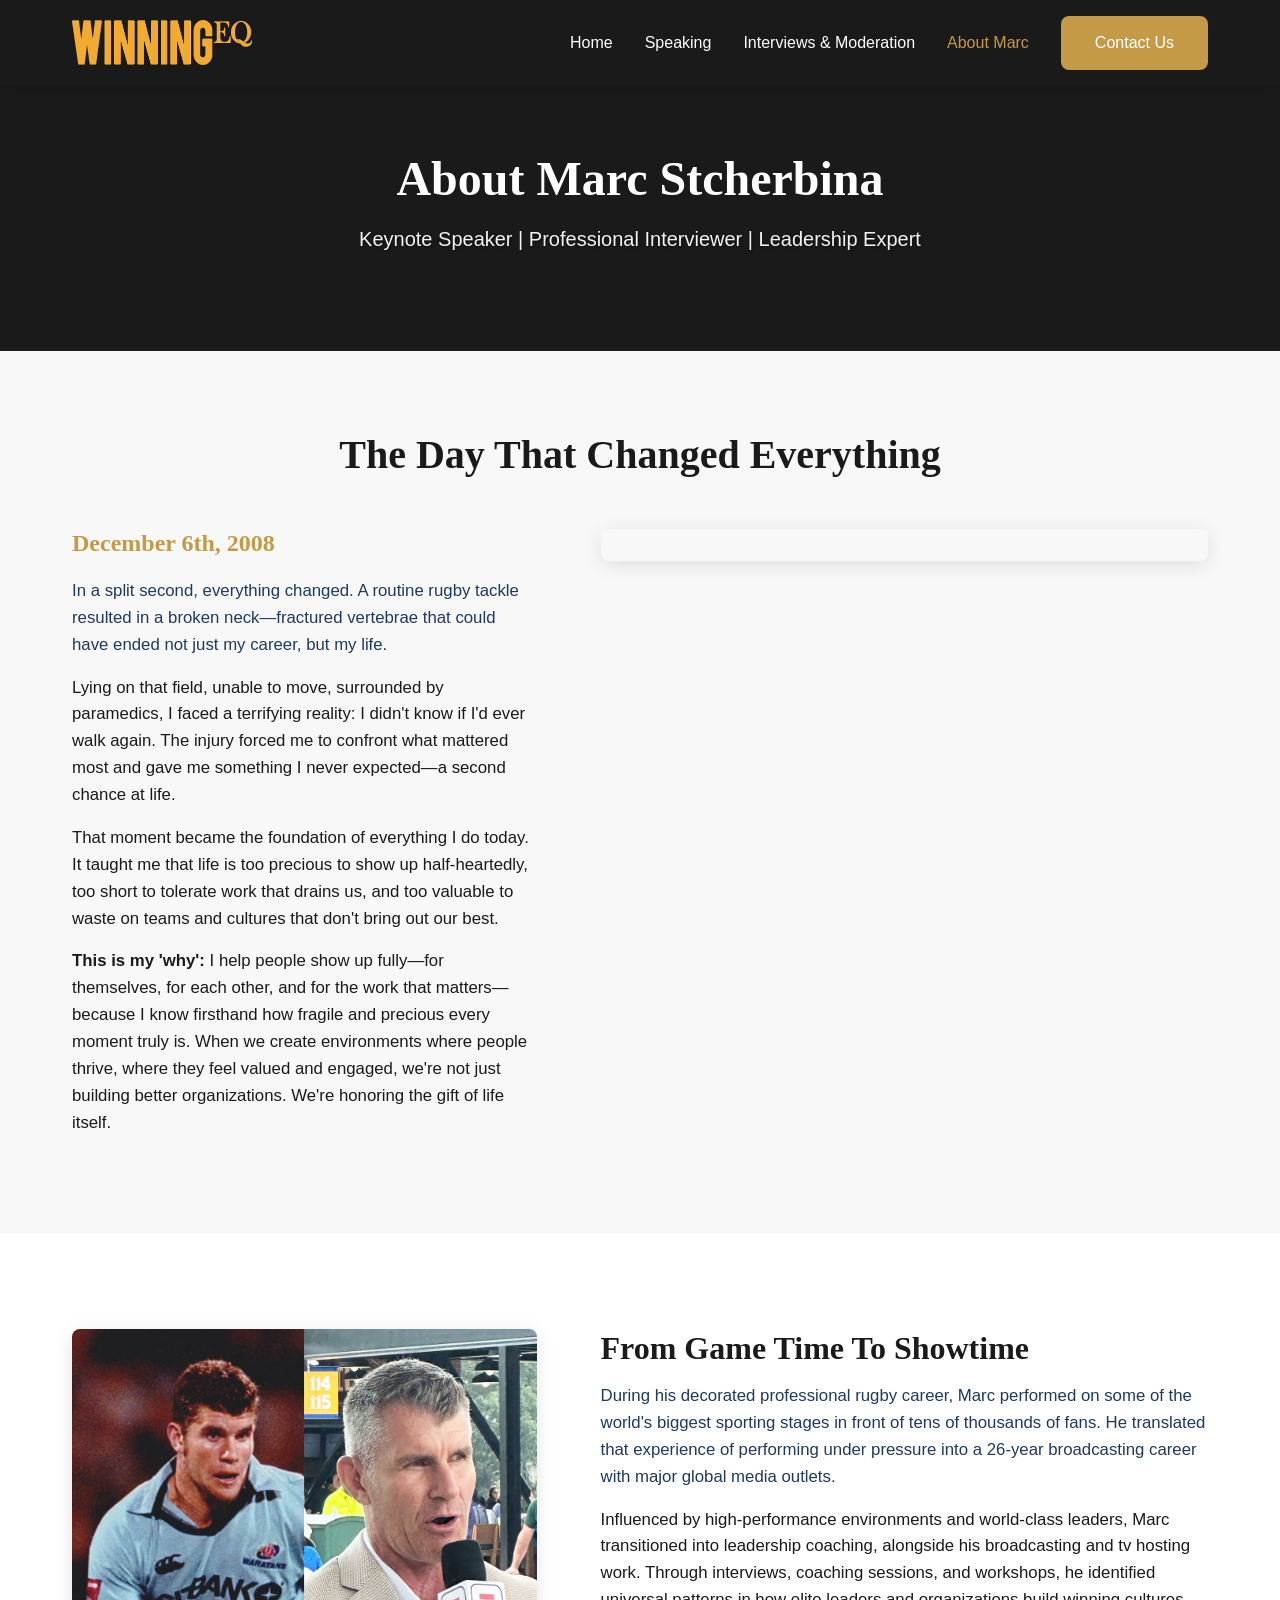
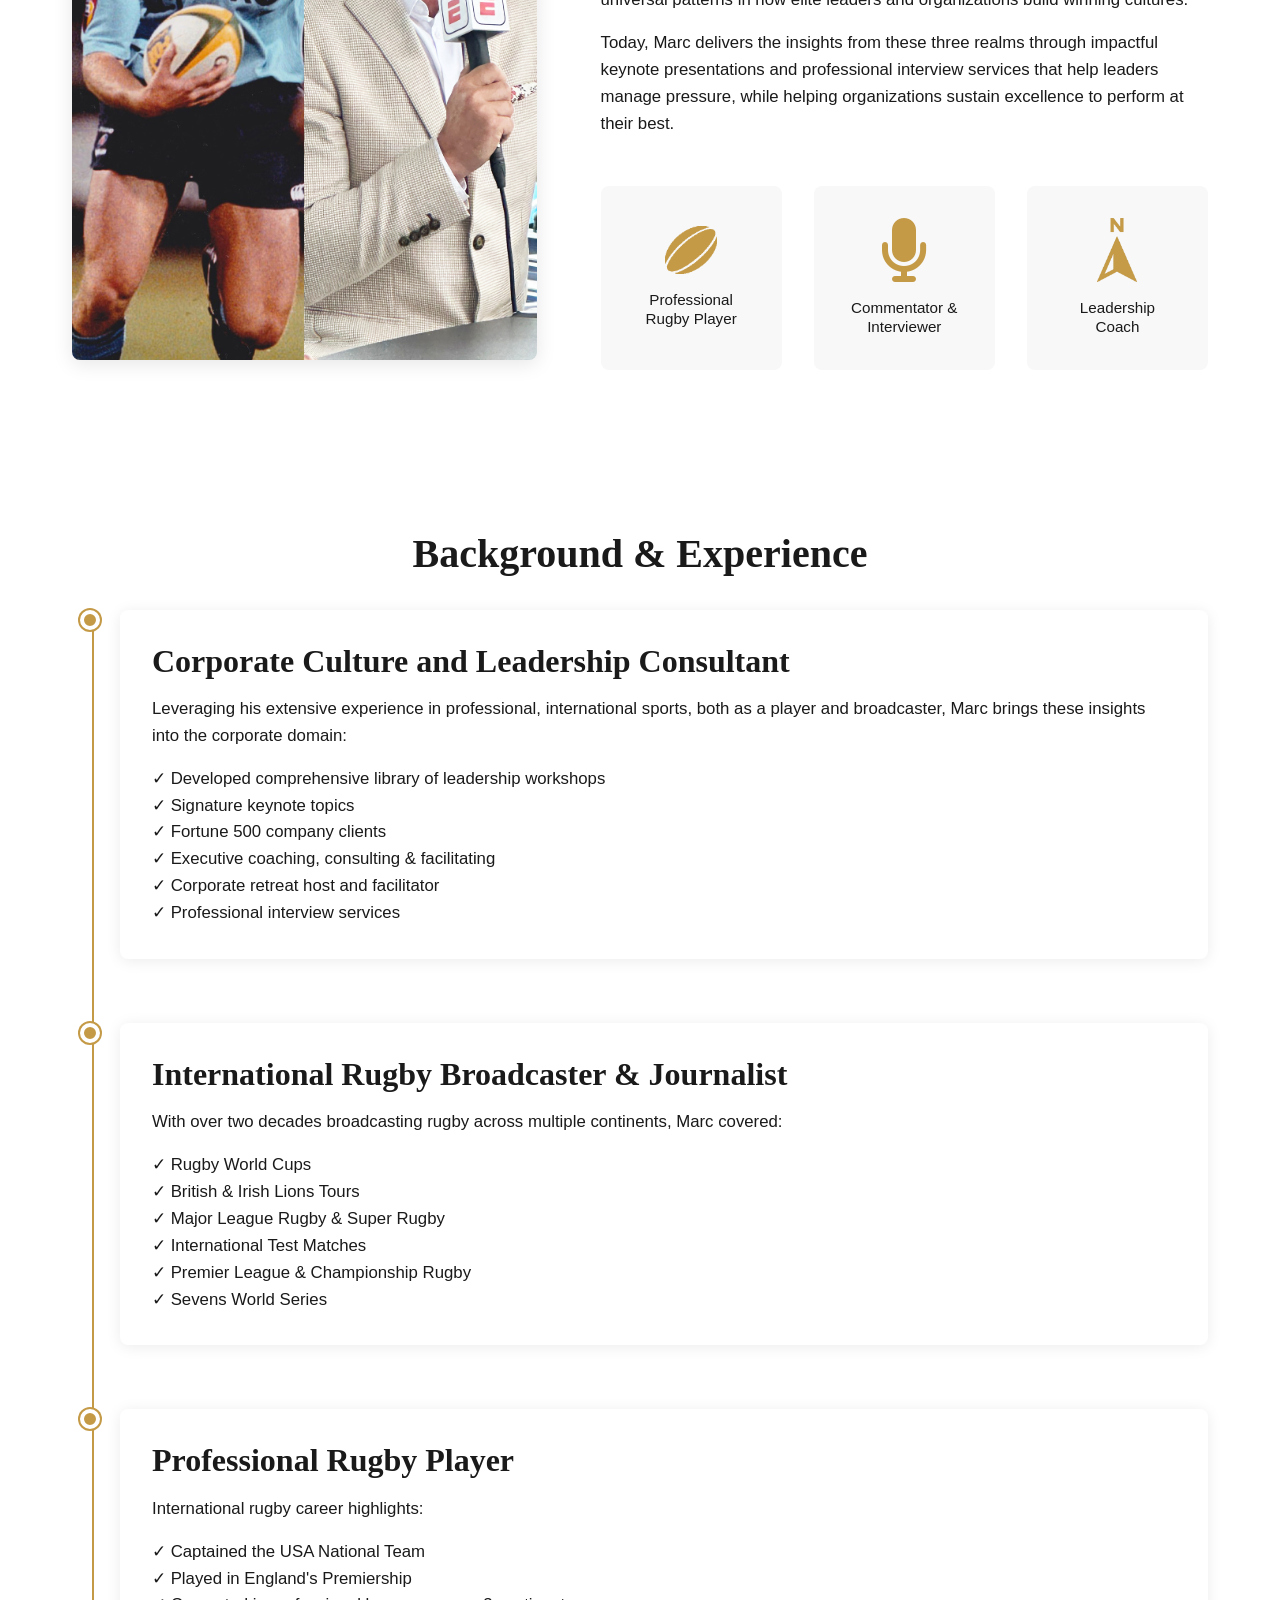
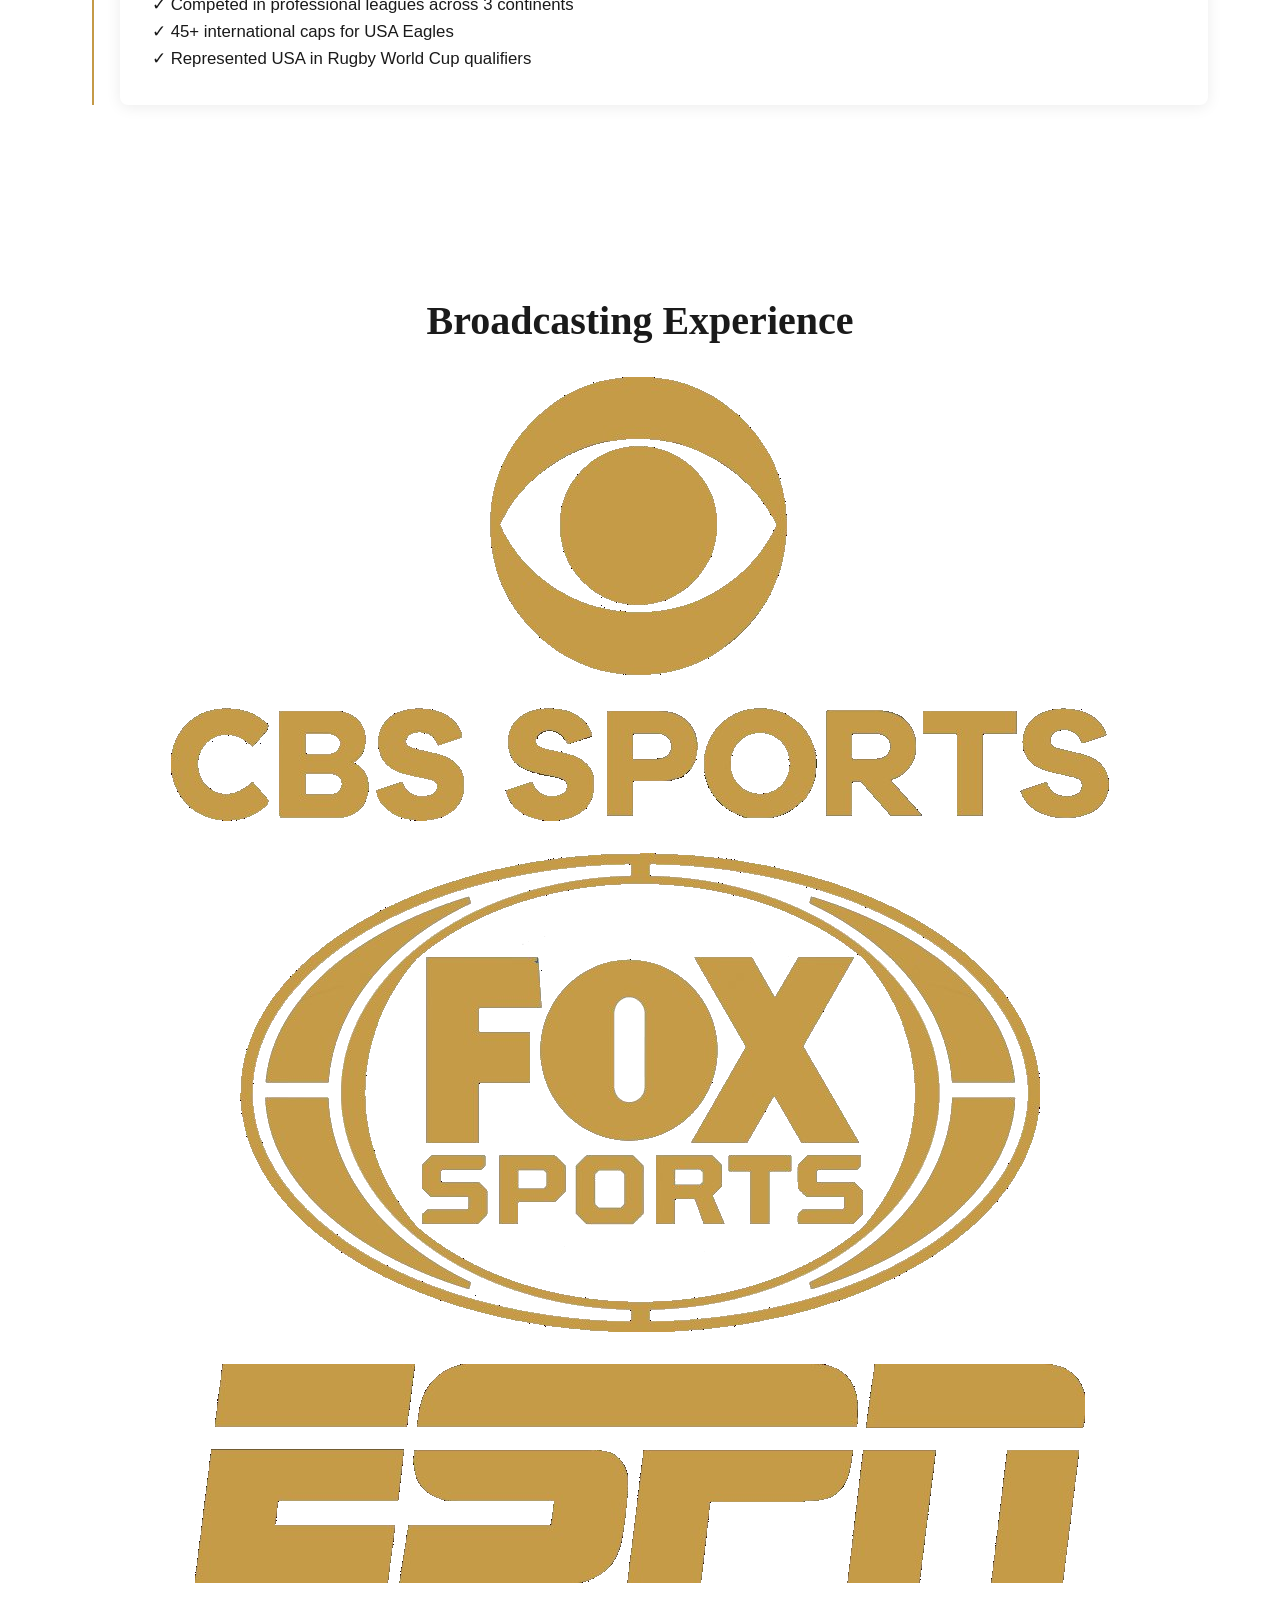
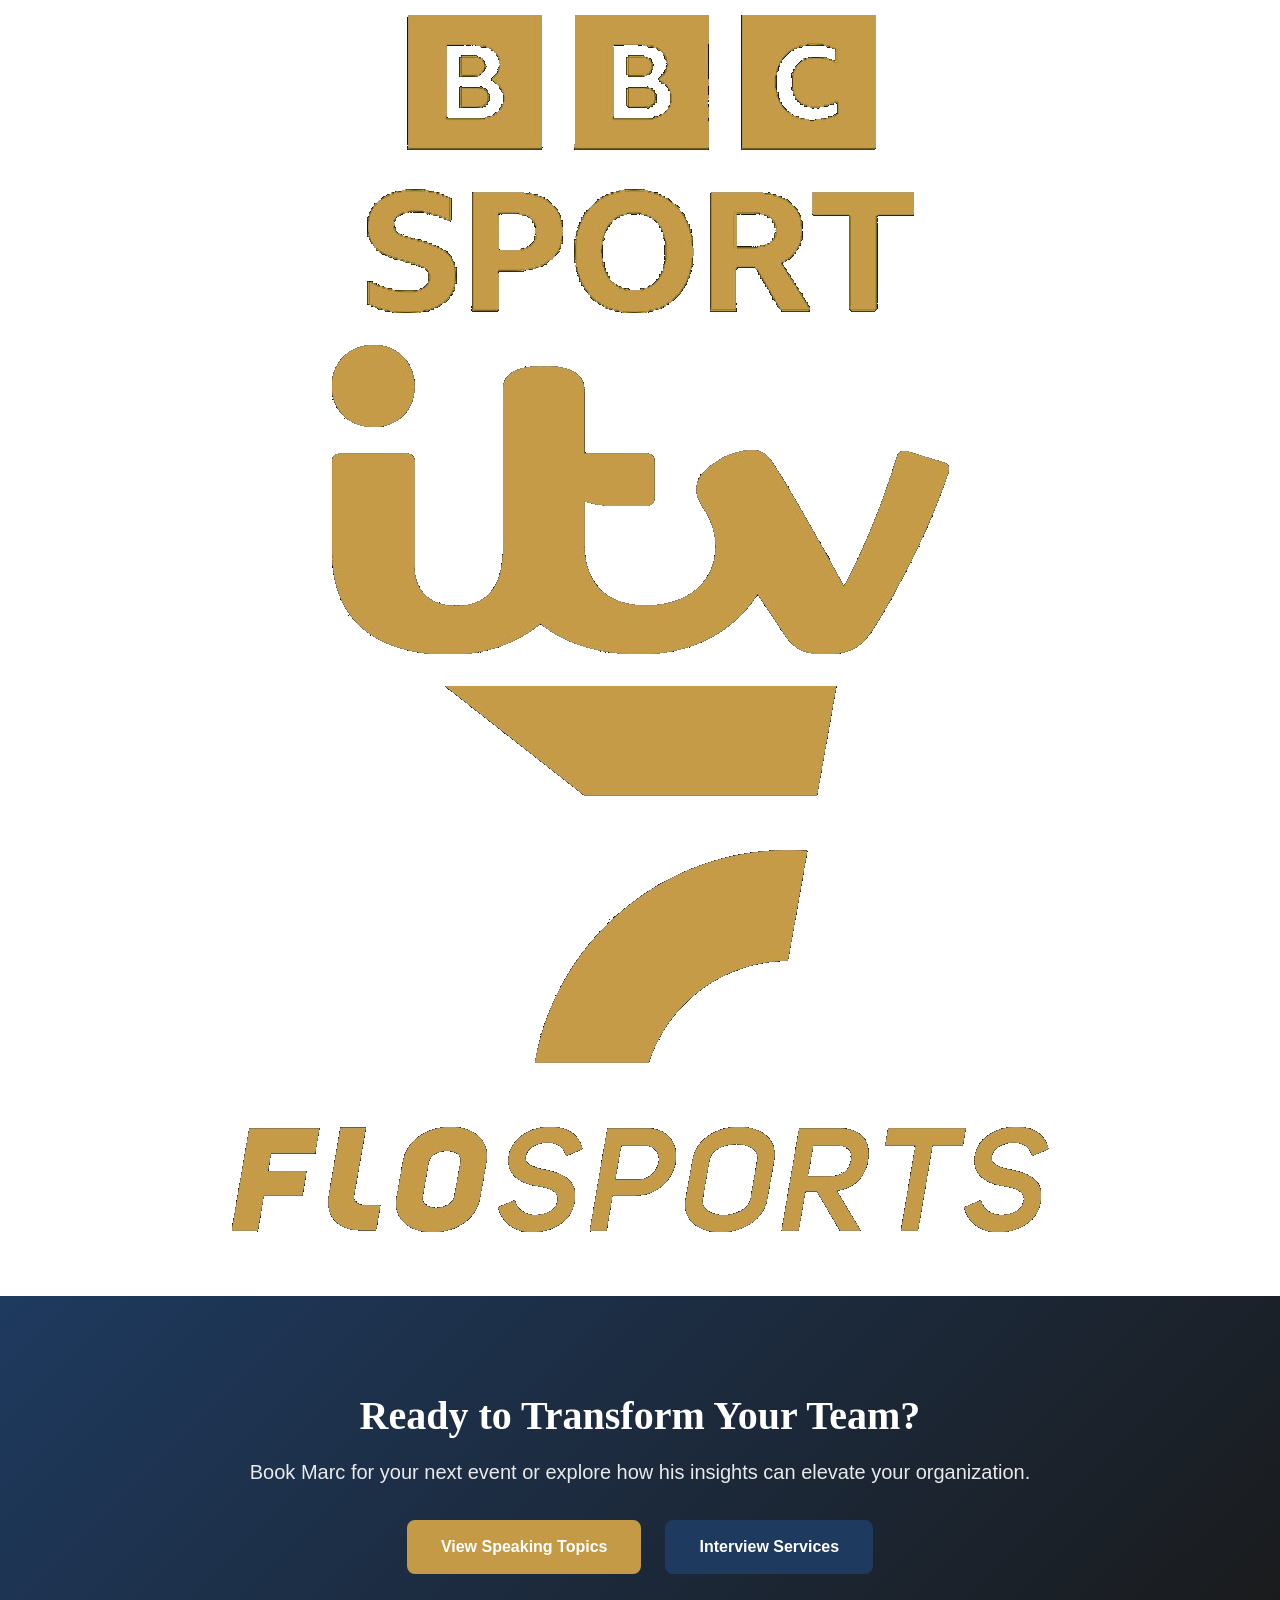
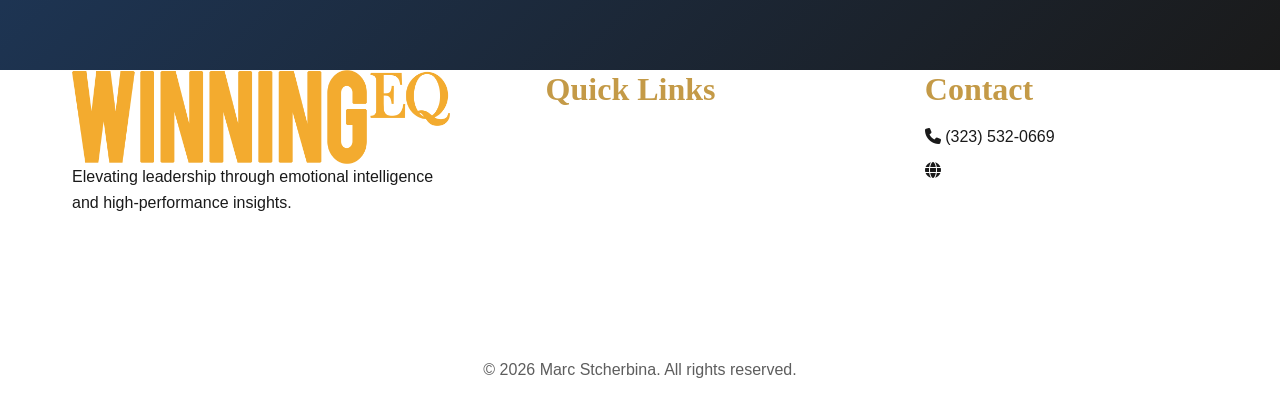
==== about.html @ d7eec7f0 "Update about.html" ====
<!DOCTYPE html>
<html lang="en">
<head>
    <meta charset="UTF-8">
    <meta name="viewport" content="width=device-width, initial-scale=1.0">
    <title>About Marc Stcherbina - Keynote Speaker & Interviewer</title>
    <meta name="description" content="Learn about Marc Stcherbina's background in sports journalism, interviewing experience, and expertise in leadership under pressure.">
    <link rel="stylesheet" href="styles.css">
    <link rel="stylesheet" href="https://cdnjs.cloudflare.com/ajax/libs/font-awesome/6.4.0/css/all.min.css">
</head>
<body>
    <!-- Navigation -->
    <nav class="navbar">
        <div class="container">
            <div class="nav-wrapper">
                <a href="index.html" class="logo">
                    <img src="images/logo.png" alt="WinningEQ" style="height: 45px; width: auto;">
                </a>
                <button class="mobile-menu-toggle" aria-label="Toggle menu">
                    <span></span>
                    <span></span>
                    <span></span>
                </button>
                <ul class="nav-menu">
                    <li><a href="index.html">Home</a></li>
                    <li><a href="speaking.html">Speaking</a></li>
                    <li><a href="interviews.html">Interviews & Moderation</a></li>
                    <li><a href="about.html" class="active">About Marc</a></li>
                    <li><a href="contact.html" class="btn-primary">Contact Us</a></li>
                </ul>
            </div>
        </div>
    </nav>

    <!-- Hero Section -->
    <section class="page-hero">
        <div class="container">
            <h1>About Marc Stcherbina</h1>
            <p class="hero-subtitle">Keynote Speaker | Professional Interviewer | Leadership Expert</p>
        </div>
    </section>

    <!-- Origin Story Section -->
    <section class="origin-story-section" style="background: #f8f8f8; padding: 80px 0;">
        <div class="container">
            <h2 class="section-title" style="text-align: center; margin-bottom: 50px;">The Day That Changed Everything</h2>
            
            <div class="bio-content">
                <div class="bio-text-right">
                    <h3 style="color: #c49a47; font-size: 24px; margin-bottom: 20px;">December 6th, 2008</h3>
                    
                    <p class="lead">In a split second, everything changed. A routine rugby tackle resulted in a broken neck—fractured vertebrae that could have ended not just my career, but my life.</p>
                    
                    <p>Lying on that field, unable to move, surrounded by paramedics, I faced a terrifying reality: I didn't know if I'd ever walk again. The injury forced me to confront what mattered most and gave me something I never expected—a second chance at life.</p>
                    
                    <p>That moment became the foundation of everything I do today. It taught me that life is too precious to show up half-heartedly, too short to tolerate work that drains us, and too valuable to waste on teams and cultures that don't bring out our best.</p>
                    
                    <p><strong>This is my 'why':</strong> I help people show up fully—for themselves, for each other, and for the work that matters—because I know firsthand how fragile and precious every moment truly is. When we create environments where people thrive, where they feel valued and engaged, we're not just building better organizations. We're honoring the gift of life itself.</p>
                </div>
                
                <div class="bio-image-single">
                    <!-- Video Section -->
                    <div class="video-container" style="margin-top: 0;">
                        <div class="custom-video-wrapper" id="originVideoWrapper">
                            <div class="video-overlay" id="originVideoOverlay" onclick="playOriginVideo()">
                                <img src="https://img.youtube.com/vi/uvu7GZkMbe8/maxresdefault.jpg" alt="Marc Stcherbina Origin Story" class="video-thumbnail">
                                <div class="custom-play-button">
                                    <svg width="80" height="80" viewBox="0 0 80 80">
                                        <circle cx="40" cy="40" r="38" fill="rgba(196, 154, 71, 0.9)" stroke="#fff" stroke-width="2"/>
                                        <polygon points="32,25 32,55 56,40" fill="#fff"/>
                                    </svg>
                                </div>
                            </div>
                            <iframe 
                                id="origin-video"
                                src=""
                                data-src="https://www.youtube.com/embed/uvu7GZkMbe8?autoplay=1&modestbranding=1&rel=0&showinfo=0&controls=1&playsinline=1" 
                                title="Marc Stcherbina Origin Story"
                                frameborder="0" 
                                allow="accelerometer; autoplay; clipboard-write; encrypted-media; gyroscope; picture-in-picture; web-share" 
                                allowfullscreen
                                style="display: none; width: 100%; height: 100%; border-radius: 8px;">
                            </iframe>
                        </div>
                    </div>
                </div>
            </div>
        </div>
    </section>
    
    <script>
    function playOriginVideo() {
        const overlay = document.getElementById('originVideoOverlay');
        const iframe = document.getElementById('origin-video');
        
        overlay.style.display = 'none';
        iframe.style.display = 'block';
        iframe.src = iframe.getAttribute('data-src');
    }
    </script>

    <!-- Main Bio Section -->
    <section class="bio-section">
        <div class="container">
            <div class="bio-content">
                <div class="bio-image-single">
                    <img src="images/marc-transformation.jpg" alt="Marc Stcherbina - From Rugby Player to Broadcaster">
                </div>
                <div class="bio-text-right">
                    <h2>From Game Time To Showtime</h2>
                    
                    <p class="lead">During his decorated professional rugby career, Marc performed on some of the world's biggest sporting stages in front of tens of thousands of fans. He translated that experience of performing under pressure into a 26-year broadcasting career with major global media outlets.</p>
                    
                    <p>Influenced by high-performance environments and world-class leaders, Marc transitioned into leadership coaching, alongside his broadcasting and tv hosting work. Through interviews, coaching sessions, and workshops, he identified universal patterns in how elite leaders and organizations build winning cultures.</p>
                    
                    <p>Today, Marc delivers the insights from these three realms through impactful keynote presentations and professional interview services that help leaders manage pressure, while helping organizations sustain excellence to perform at their best.</p>
                    
                    <div class="bio-highlights">
                        <div class="highlight-item">
                            <img src="images/rugby_ball_icon.png" alt="Rugby Ball" style="height: 48px; width: auto; margin-bottom: 1rem;">
                            <span>Professional Rugby Player</span>
                        </div>
                        <div class="highlight-item">
                            <i class="fas fa-microphone" style="font-size: 4rem; color: var(--color-accent-gold); margin-bottom: 1rem;"></i>
                            <span>Commentator & Interviewer</span>
                        </div>
                        <div class="highlight-item">
                            <img src="images/north_star_compass.png" alt="North Star Compass" style="height: 64px; width: auto; margin-bottom: 1rem;">
                            <span>Leadership Coach</span>
                        </div>
                    </div>
                </div>
            </div>
        </div>
    </section>

    <!-- Background Section -->
    <section class="background-section">
        <div class="container">
            <h2 class="section-title">Background & Experience</h2>
            
            <div class="timeline">
                <div class="timeline-item">
                    <div class="timeline-marker"></div>
                    <div class="timeline-content">
                        <h3>Corporate Culture and Leadership Consultant</h3>
                        <p>Leveraging his extensive experience in professional, international sports, both as a player and broadcaster, Marc brings these insights into the corporate domain:</p>
                        <ul>
                            <li>✓ Developed comprehensive library of leadership workshops</li>
                            <li>✓ Signature keynote topics</li>
                            <li>✓ Fortune 500 company clients</li>
                            <li>✓ Executive coaching, consulting & facilitating</li>
                            <li>✓ Corporate retreat host and facilitator</li>
                            <li>✓ Professional interview services</li>
                        </ul>
                    </div>
                </div>
                
                <div class="timeline-item">
                    <div class="timeline-marker"></div>
                    <div class="timeline-content">
                        <h3>International Rugby Broadcaster & Journalist</h3>
                        <p>With over two decades broadcasting rugby across multiple continents, Marc covered:</p>
                        <ul>
                            <li>✓ Rugby World Cups</li>
                            <li>✓ British & Irish Lions Tours</li>
                            <li>✓ Major League Rugby & Super Rugby</li>
                            <li>✓ International Test Matches</li>
                            <li>✓ Premier League & Championship Rugby</li>
                            <li>✓ Sevens World Series</li>
                        </ul>
                    </div>
                </div>

                <div class="timeline-item">
                    <div class="timeline-marker"></div>
                    <div class="timeline-content">
                        <h3>Professional Rugby Player</h3>
                        <p>International rugby career highlights:</p>
                        <ul>
                            <li>✓ Captained the USA National Team</li>
                            <li>✓ Played in England's Premiership</li>
                            <li>✓ Competed in professional leagues across 3 continents</li>
                            <li>✓ 45+ international caps for USA Eagles</li>
                            <li>✓ Represented USA in Rugby World Cup qualifiers</li>
                        </ul>
                    </div>
                </div>
            </div>
        </div>
    </section>

    <!-- Media Credentials -->
    <section class="credentials-section">
        <div class="container">
            <h2 class="section-title">Broadcasting Experience</h2>
            <div class="media-logos">
                <img src="images/cbs-sports-logo.png" alt="CBS Sports">
                <img src="images/fox-sports-logo.png" alt="FOX Sports">
                <img src="images/espn-logo.png" alt="ESPN">
                <img src="images/bbc-sport-logo.png" alt="BBC Sport">
                <img src="images/itv-logo.png" alt="ITV">
                <img src="images/flo-sports-logo.png" alt="FloSports">
            </div>
        </div>
    </section>

    <!-- CTA Section -->
    <section class="cta-section">
        <div class="container">
            <div class="cta-content">
                <h2>Ready to Transform Your Team?</h2>
                <p>Book Marc for your next event or explore how his insights can elevate your organization.</p>
                <div class="cta-buttons">
                    <a href="speaking.html" class="btn-primary">View Speaking Topics</a>
                    <a href="interviews.html" class="btn-secondary">Interview Services</a>
                </div>
            </div>
        </div>
    </section>

    <!-- Footer -->
    <footer class="site-footer">
        <div class="container">
            <div class="footer-content">
                <div class="footer-section">
                    <img src="images/logo.png" alt="WinningEQ" class="footer-logo">
                    <p>Elevating leadership through emotional intelligence and high-performance insights.</p>
                    <div class="social-links">
                        <a href="https://www.linkedin.com/in/marc-stcherbina-53199838/" target="_blank" aria-label="LinkedIn">
                            <i class="fab fa-linkedin"></i>
                        </a>
                        <a href="https://www.instagram.com/yogslife/" target="_blank" aria-label="Instagram">
                            <i class="fab fa-instagram"></i>
                        </a>
                        <a href="https://substack.com/@marcstcherbina" target="_blank" aria-label="Substack">
                            <i class="fas fa-envelope"></i>
                        </a>
                    </div>
                </div>
                <div class="footer-section">
                    <h3>Quick Links</h3>
                    <ul>
                        <li><a href="index.html">Home</a></li>
                        <li><a href="speaking.html">Speaking</a></li>
                        <li><a href="interviews.html">Interviews</a></li>
                        <li><a href="about.html">About Marc</a></li>
                        <li><a href="contact.html">Contact</a></li>
                    </ul>
                </div>
                <div class="footer-section">
                    <h3>Contact</h3>
                    <ul>
                        <li><i class="fas fa-phone"></i> (323) 532-0669</li>
                        <li><i class="fas fa-globe"></i> <a href="https://winningeq.com">winningeq.com</a></li>
                    </ul>
                </div>
            </div>
            <div class="footer-bottom">
                <p>&copy; 2026 Marc Stcherbina. All rights reserved.</p>
            </div>
        </div>
    </footer>

    <script src="script.js"></script>
</body>
</html>
---- styles.css ----
/* ============================================
   WinningEQ Website - Professional Styles
   ============================================ */

/* CSS Variables */
:root {
    --color-primary-dark: #1a1a1a;
    --color-secondary-dark: #2d2d2d;
    --color-accent-gold: #c49a47;
    --color-accent-blue: #1e3a5f;
    --color-text-primary: #1a1a1a;
    --color-text-secondary: #666666;
    --color-text-light: #ffffff;
    --color-bg-light: #f8f8f8;
    --color-bg-white: #ffffff;
    --color-border: #e0e0e0;
    
    --font-primary: -apple-system, BlinkMacSystemFont, 'Segoe UI', Roboto, 'Helvetica Neue', Arial, sans-serif;
    --font-headings: 'Georgia', 'Times New Roman', serif;
    
    --spacing-xs: 0.5rem;
    --spacing-sm: 1rem;
    --spacing-md: 2rem;
    --spacing-lg: 4rem;
    --spacing-xl: 6rem;
    
    --border-radius: 8px;
    --transition-speed: 0.3s;
}

/* Reset & Base Styles */
* {
    margin: 0;
    padding: 0;
    box-sizing: border-box;
}

html {
    scroll-behavior: smooth;
}

body {
    font-family: var(--font-primary);
    font-size: 16px;
    line-height: 1.6;
    color: var(--color-text-primary);
    background: var(--color-bg-white);
    -webkit-font-smoothing: antialiased;
    -moz-osx-font-smoothing: grayscale;
}

/* Typography */
h1, h2, h3, h4, h5, h6 {
    font-family: var(--font-headings);
    line-height: 1.2;
    margin-bottom: 1rem;
    font-weight: 600;
}

h1 {
    font-size: 3rem;
}

h2 {
    font-size: 2.5rem;
}

h3 {
    font-size: 2rem;
}

h4 {
    font-size: 1.5rem;
}

p {
    margin-bottom: 1rem;
}

a {
    color: var(--color-accent-blue);
    text-decoration: none;
    transition: color var(--transition-speed);
}

a:hover {
    color: var(--color-accent-gold);
}

img {
    max-width: 100%;
    height: auto;
    display: block;
}

ul {
    list-style: none;
}

/* Container */
.container {
    max-width: 1200px;
    margin: 0 auto;
    padding: 0 var(--spacing-md);
}

/* Navigation */
.navbar {
    background: var(--color-primary-dark);
    padding: 1rem 0;
    position: sticky;
    top: 0;
    z-index: 1000;
    box-shadow: 0 2px 10px rgba(0,0,0,0.1);
}

.nav-wrapper {
    display: flex;
    justify-content: space-between;
    align-items: center;
}

.logo {
    font-size: 1.5rem;
    font-weight: 700;
    color: var(--color-text-light);
    letter-spacing: 2px;
}

.logo:hover {
    color: var(--color-accent-gold);
}

.nav-menu {
    display: flex;
    gap: 2rem;
    align-items: center;
}

.nav-menu a {
    color: var(--color-text-light);
    font-weight: 500;
    transition: color var(--transition-speed);
}

.nav-menu a:hover,
.nav-menu a.active {
    color: var(--color-accent-gold);
}

.mobile-menu-toggle {
    display: none;
    flex-direction: column;
    gap: 4px;
    background: none;
    border: none;
    cursor: pointer;
}

.mobile-menu-toggle span {
    display: block;
    width: 25px;
    height: 3px;
    background: var(--color-text-light);
    transition: all var(--transition-speed);
}

/* Buttons */
.btn-primary,
.btn-secondary,
.btn-outline {
    display: inline-block;
    padding: 0.75rem 2rem;
    border-radius: var(--border-radius);
    font-weight: 600;
    text-align: center;
    transition: all var(--transition-speed);
    cursor: pointer;
    border: 2px solid transparent;
}

.btn-primary {
    background: var(--color-accent-gold);
    color: var(--color-text-light);
    border-color: var(--color-accent-gold);
}

/* Ensure nav button text is white */
.nav-menu .btn-primary {
    color: #ffffff !important;
}

.btn-primary:hover {
    background: transparent;
    color: var(--color-accent-gold);
}

.btn-secondary {
    background: var(--color-accent-blue);
    color: var(--color-text-light);
    border-color: var(--color-accent-blue);
}

.btn-secondary:hover {
    background: transparent;
    color: var(--color-accent-blue);
}

/* Hero and CTA button hover override - white text and border */
.hero .btn-secondary:hover,
.cta-section .btn-secondary:hover {
    background: transparent;
    color: #ffffff;
    border-color: #ffffff;
}

.btn-calendly {
    display: inline-block;
    padding: 0.75rem 2rem;
    border-radius: var(--border-radius);
    text-decoration: none;
    font-weight: 600;
    font-size: 1rem;
    transition: all var(--transition-speed);
    cursor: pointer;
    border: 2px solid transparent;
    background: #036C3C;
    color: #ffffff;
    border-color: #036C3C;
}

.btn-calendly:hover {
    background: transparent;
    color: #036C3C;
    border-color: #036C3C;
}

.btn-outline {
    background: transparent;
    color: var(--color-primary-dark);
    border-color: var(--color-primary-dark);
}

.btn-outline:hover {
    background: var(--color-primary-dark);
    color: var(--color-text-light);
}

.btn-block {
    width: 100%;
}

.btn-large {
    padding: 1.25rem 3rem;
    font-size: 1.125rem;
}

.btn-small {
    padding: 0.5rem 1rem;
    font-size: 0.875rem;
}

/* Hero Section */
.hero {
    position: relative;
    color: var(--color-text-light);
    padding: var(--spacing-xl) 0;
    text-align: center;
    min-height: 600px;
    display: flex;
    align-items: center;
    overflow: hidden;
}

.hero-video-container {
    position: absolute;
    top: 0;
    left: 0;
    width: 100%;
    height: 100%;
    overflow: hidden;
    z-index: 0;
}

.hero-video {
    position: absolute;
    top: 0;
    left: 50%;
    min-width: 100%;
    min-height: 100%;
    width: auto;
    height: auto;
    transform: translateX(-50%);
    object-fit: cover;
    object-position: center top;
}

.hero-overlay {
    position: absolute;
    top: 0;
    left: 0;
    width: 100%;
    height: 100%;
    background: linear-gradient(135deg, rgba(26, 52, 88, 0.75) 0%, rgba(30, 58, 95, 0.65) 100%);
    z-index: 1;
}

.hero .container {
    position: relative;
    z-index: 2;
}

.hero-content h1 {
    font-size: 2.5rem;
    margin-bottom: 1.5rem;
    line-height: 1.2;
    text-shadow: 2px 2px 4px rgba(0,0,0,0.3);
}

.hero-subtitle {
    font-size: 1.25rem;
    margin-bottom: 2rem;
    opacity: 0.95;
    max-width: 900px;
    margin-left: auto;
    margin-right: auto;
    text-shadow: 1px 1px 3px rgba(0,0,0,0.3);
}

.hero-cta {
    display: flex;
    gap: 1.5rem;
    justify-content: center;
    flex-wrap: wrap;
}

/* Page Hero */
.page-hero {
    background: var(--color-primary-dark);
    color: var(--color-text-light);
    padding: var(--spacing-lg) 0;
    text-align: center;
}

.page-hero h1 {
    font-size: 3rem;
    margin-bottom: 1rem;
}

/* Section Styles */
section {
    padding: var(--spacing-lg) 0;
}

.section-title {
    text-align: center;
    font-size: 2.5rem;
    margin-bottom: 1rem;
}

.section-subtitle {
    text-align: center;
    font-size: 1.25rem;
    color: var(--color-text-secondary);
    margin-bottom: var(--spacing-md);
    max-width: 700px;
    margin-left: auto;
    margin-right: auto;
}

/* Services Overview */
.services-overview {
    background: var(--color-bg-light);
}

.services-grid {
    display: grid;
    grid-template-columns: repeat(auto-fit, minmax(300px, 1fr));
    gap: var(--spacing-md);
    margin-top: var(--spacing-md);
}

.service-card {
    background: white;
    padding: var(--spacing-md);
    border-radius: var(--border-radius);
    box-shadow: 0 4px 20px rgba(0,0,0,0.08);
    transition: transform var(--transition-speed);
}

.service-card:hover {
    transform: translateY(-5px);
    box-shadow: 0 8px 30px rgba(0,0,0,0.12);
}

.service-icon {
    font-size: 3rem;
    margin-bottom: 1rem;
    height: 60px;
    display: flex;
    align-items: center;
    justify-content: center;
}

.service-card h3 {
    margin-bottom: 1rem;
    color: var(--color-accent-blue);
}

.service-features {
    margin: 1.5rem 0;
}

.service-features li {
    padding: 0.5rem 0;
    padding-left: 1.5rem;
    position: relative;
}

.service-features li:before {
    content: "✓";
    position: absolute;
    left: 0;
    color: var(--color-accent-gold);
    font-weight: bold;
}

/* Themes Section */
.themes-grid {
    display: grid;
    grid-template-columns: repeat(auto-fit, minmax(250px, 1fr));
    gap: var(--spacing-md);
    margin-top: var(--spacing-md);
}

.theme-card {
    background: white;
    padding: var(--spacing-md);
    border-left: 4px solid var(--color-accent-gold);
    border-radius: var(--border-radius);
    box-shadow: 0 2px 10px rgba(0,0,0,0.05);
}

.theme-card h3 {
    color: var(--color-accent-blue);
    margin-bottom: 0.75rem;
}

/* Clients Section */
.clients-section {
    background: var(--color-bg-light);
}

.clients-grid {
    display: grid;
    grid-template-columns: repeat(auto-fit, minmax(150px, 1fr));
    gap: var(--spacing-md);
    margin-top: var(--spacing-md);
}

.client-logos-image {
    margin-top: var(--spacing-lg);
    text-align: center;
}

.client-logos-image img {
    max-width: 100%;
    height: auto;
}

.client-logo {
    background: white;
    padding: var(--spacing-md);
    border-radius: var(--border-radius);
    text-align: center;
    font-weight: 600;
    font-size: 1.25rem;
    color: var(--color-text-secondary);
    display: flex;
    align-items: center;
    justify-content: center;
    min-height: 100px;
    box-shadow: 0 2px 10px rgba(0,0,0,0.05);
}

/* Media Features */
.media-logos {
    display: flex;
    flex-wrap: wrap;
    justify-content: center;
    gap: var(--spacing-md);
    margin-top: var(--spacing-md);
}

.media-logos-homepage {
    display: flex;
    flex-wrap: nowrap;
    justify-content: center;
    align-items: center;
    gap: var(--spacing-md);
    margin-top: var(--spacing-lg);
    overflow-x: auto;
}

.media-logo-home {
    display: flex;
    align-items: center;
    justify-content: center;
    min-width: 100px;
    height: 70px;
    flex-shrink: 0;
}

.media-logo-home img {
    max-width: 120px;
    max-height: 60px;
    width: auto;
    height: auto;
    object-fit: contain;
    opacity: 0.9;
    transition: opacity 0.3s ease;
}

.media-logo-home img:hover {
    opacity: 1;
}

/* Keynotes Section */
.keynote-card {
    background: white;
    border-radius: var(--border-radius);
    box-shadow: 0 4px 20px rgba(0,0,0,0.08);
    margin-bottom: var(--spacing-md);
    overflow: hidden;
}

.keynote-header {
    background: var(--color-accent-blue);
    color: white;
    padding: var(--spacing-md);
    display: flex;
    justify-content: space-between;
    align-items: center;
}

.keynote-duration {
    background: rgba(255,255,255,0.2);
    padding: 0.5rem 1rem;
    border-radius: var(--border-radius);
    font-size: 0.875rem;
}

.keynote-content {
    padding: var(--spacing-md);
}

.keynote-description {
    font-size: 1.125rem;
    margin-bottom: var(--spacing-md);
    line-height: 1.7;
}

.keynote-details {
    display: grid;
    grid-template-columns: repeat(auto-fit, minmax(250px, 1fr));
    gap: var(--spacing-md);
    margin-top: var(--spacing-md);
}

.detail-column h4 {
    color: var(--color-accent-gold);
    margin-bottom: 1.25rem;
    margin-top: 1rem;
}

.detail-column ul li {
    padding: 0.5rem 0;
    padding-left: 1.5rem;
    position: relative;
}

.detail-column ul li:before {
    content: "→";
    position: absolute;
    left: 0;
    color: var(--color-accent-blue);
}

/* Interview Formats */
.format-card {
    background: white;
    border-radius: var(--border-radius);
    box-shadow: 0 4px 20px rgba(0,0,0,0.08);
    margin-bottom: var(--spacing-md);
    overflow: hidden;
}

.format-header {
    background: var(--color-bg-light);
    padding: var(--spacing-md);
    display: flex;
    align-items: center;
    gap: 1.5rem;
}

.format-number {
    background: var(--color-accent-gold);
    color: white;
    width: 50px;
    height: 50px;
    border-radius: 50%;
    display: flex;
    align-items: center;
    justify-content: center;
    font-size: 1.5rem;
    font-weight: bold;
}

.format-title h3 {
    margin-bottom: 0.25rem;
}

.format-duration {
    color: var(--color-text-secondary);
    font-size: 0.875rem;
}

.format-content {
    padding: var(--spacing-md);
}

.format-description {
    font-size: 1.125rem;
    margin-bottom: var(--spacing-md);
    line-height: 1.7;
}

/* Video Container */
.video-container {
    max-width: 900px;
    margin: var(--spacing-md) auto;
    border-radius: var(--border-radius);
    overflow: hidden;
    box-shadow: 0 4px 20px rgba(0,0,0,0.1);
}

.video-container iframe {
    width: 100%;
    aspect-ratio: 16/9;
}

.custom-video-wrapper {
    position: relative;
    width: 100%;
    padding-bottom: 56.25%; /* 16:9 aspect ratio */
    height: 0;
    overflow: hidden;
    background: #000;
    border-radius: 8px;
}

.custom-video-wrapper iframe {
    position: absolute;
    top: 0;
    left: 0;
    width: 100%;
    height: 100%;
    border: none;
}

.video-overlay {
    position: absolute;
    top: 0;
    left: 0;
    width: 100%;
    height: 100%;
    cursor: pointer;
    background: #000;
    display: flex;
    align-items: center;
    justify-content: center;
    z-index: 10;
}

.video-thumbnail {
    position: absolute;
    top: 0;
    left: 0;
    width: 100%;
    height: 100%;
    object-fit: cover;
}

.custom-play-button {
    position: absolute;
    top: 50%;
    left: 50%;
    transform: translate(-50%, -50%);
    z-index: 11;
    transition: transform 0.3s ease;
    cursor: pointer;
}

.custom-play-button:hover {
    transform: translate(-50%, -50%) scale(1.1);
}

.custom-play-button svg {
    filter: drop-shadow(0 4px 12px rgba(0,0,0,0.3));
}

/* Testimonials */
.testimonials-section {
    background: var(--color-bg-light);
}

/* Testimonials Carousel */
.testimonials-carousel-wrapper {
    position: relative;
    display: flex;
    align-items: center;
    gap: 1rem;
    margin-top: var(--spacing-md);
    max-width: 900px;
    margin-left: auto;
    margin-right: auto;
}

.testimonials-carousel {
    position: relative;
    overflow: hidden;
    width: 100%;
    min-height: 250px;
}

.testimonial-card {
    background: white;
    padding: var(--spacing-lg);
    border-radius: var(--border-radius);
    box-shadow: 0 2px 15px rgba(0,0,0,0.08);
    display: none;
    opacity: 0;
    transition: opacity 0.5s ease-in-out;
}

.testimonial-card.active {
    display: block;
    opacity: 1;
}

.carousel-btn {
    background: var(--color-accent-gold);
    color: white;
    border: none;
    width: 50px;
    height: 50px;
    border-radius: 50%;
    font-size: 2rem;
    cursor: pointer;
    flex-shrink: 0;
    transition: all 0.3s ease;
    box-shadow: 0 2px 10px rgba(0,0,0,0.15);
    display: flex;
    align-items: center;
    justify-content: center;
    line-height: 1;
}

.carousel-btn:hover {
    background: var(--color-primary);
    transform: scale(1.1);
}

.carousel-btn:active {
    transform: scale(0.95);
}

.carousel-dots {
    display: flex;
    justify-content: center;
    gap: 0.5rem;
    margin-top: 1.5rem;
}

.carousel-dot {
    width: 12px;
    height: 12px;
    border-radius: 50%;
    background: #ddd;
    cursor: pointer;
    transition: all 0.3s ease;
}

.carousel-dot.active {
    background: var(--color-accent-gold);
    width: 30px;
    border-radius: 6px;
}

.testimonials-grid {
    display: grid;
    grid-template-columns: repeat(auto-fit, minmax(300px, 1fr));
    gap: var(--spacing-md);
    margin-top: var(--spacing-md);
}

.testimonial-text {
    font-size: 1.125rem;
    font-style: italic;
    margin-bottom: 1.5rem;
    line-height: 1.7;
}

.testimonial-author {
    color: var(--color-text-secondary);
}

/* Pricing */
.pricing-grid {
    display: grid;
    grid-template-columns: repeat(4, 1fr);
    gap: 1.5rem;
    margin-top: var(--spacing-md);
}

@media (max-width: 1200px) {
    .pricing-grid {
        grid-template-columns: repeat(2, 1fr);
    }
}

@media (max-width: 768px) {
    .pricing-grid {
        grid-template-columns: 1fr;
    }
}

.pricing-card {
    background: white;
    padding: 1.5rem;
    border-radius: var(--border-radius);
    box-shadow: 0 4px 20px rgba(0,0,0,0.08);
    text-align: center;
    position: relative;
    display: flex;
    flex-direction: column;
}

.pricing-card h3 {
    font-size: 1.1rem;
    margin-bottom: 1rem;
    margin-top: 1rem;
}

.pricing-card.featured h3 {
    margin-top: 1.5rem;
}

.pricing-card .btn-primary,
.pricing-card .btn-outline {
    margin-top: auto;
}

.pricing-card.featured {
    border: 3px solid var(--color-accent-gold);
    transform: scale(1.05);
}

.popular-badge {
    position: absolute;
    top: -12px;
    left: 50%;
    transform: translateX(-50%);
    background: var(--color-accent-gold);
    color: white;
    padding: 0.4rem 1.2rem;
    border-radius: 20px;
    font-size: 0.8rem;
    font-weight: 600;
    white-space: nowrap;
}


.price {
    font-size: 2.5rem;
    font-weight: 700;
    color: var(--color-accent-blue);
    margin: 1rem 0;
}

.pricing-features {
    text-align: left;
    margin: 1.5rem 0;
    font-size: 0.9rem;
}

.pricing-features li {
    padding: 0.5rem 0;
    padding-left: 1.5rem;
    position: relative;
}

.pricing-features li:before {
    content: "✓";
    position: absolute;
    left: 0;
    color: var(--color-accent-gold);
    font-weight: bold;
}

.pricing-note {
    text-align: center;
    color: var(--color-text-secondary);
    font-size: 0.875rem;
    margin-top: var(--spacing-md);
    font-style: italic;
}

/* Process Steps */
.process-steps {
    display: grid;
    grid-template-columns: repeat(auto-fit, minmax(200px, 1fr));
    gap: var(--spacing-md);
    margin-top: var(--spacing-md);
}

.process-step {
    text-align: center;
}

.step-number {
    background: var(--color-accent-gold);
    color: white;
    width: 60px;
    height: 60px;
    border-radius: 50%;
    display: flex;
    align-items: center;
    justify-content: center;
    font-size: 1.5rem;
    font-weight: bold;
    margin: 0 auto 1rem;
}

/* What You Get / Features Grid */
.features-grid {
    display: grid;
    grid-template-columns: repeat(3, 1fr);
    gap: var(--spacing-md);
    margin-top: var(--spacing-md);
}

@media (max-width: 768px) {
    .features-grid {
        grid-template-columns: 1fr;
    }
}

.feature-item {
    text-align: center;
    padding: var(--spacing-md);
}

.feature-icon {
    font-size: 3rem;
    margin-bottom: 1rem;
    color: var(--gold);
}

.feature-icon i {
    color: var(--gold);
}

/* Experience Section */
.experience-content {
    display: grid;
    grid-template-columns: 2fr 1fr;
    gap: var(--spacing-lg);
    align-items: center;
}

.experience-highlights {
    margin-top: 1.5rem;
}

.experience-highlights li {
    padding: 0.75rem 0;
    padding-left: 1.5rem;
    position: relative;
}

.experience-highlights li:before {
    content: "✓";
    position: absolute;
    left: 0;
    color: var(--color-accent-gold);
    font-weight: bold;
}

.experience-stats {
    display: flex;
    flex-direction: column;
    gap: var(--spacing-md);
}

.experience-image {
    width: 100%;
    height: auto;
    border-radius: var(--border-radius);
    box-shadow: 0 4px 20px rgba(0,0,0,0.15);
}

.stat-card {
    background: var(--color-bg-light);
    padding: var(--spacing-md);
    border-radius: var(--border-radius);
    text-align: center;
}

.stat-number {
    font-size: 3rem;
    font-weight: 700;
    color: var(--color-accent-gold);
}

.stat-label {
    color: var(--color-text-secondary);
    margin-top: 0.5rem;
}

/* Booking Section */
.booking-section {
    background: var(--color-bg-light);
}

.booking-content {
    display: grid;
    grid-template-columns: 1fr 2fr;
    gap: var(--spacing-lg);
    margin-top: var(--spacing-md);
}

.booking-benefits {
    margin-top: var(--spacing-md);
}

.benefit-item {
    display: flex;
    align-items: center;
    gap: 1rem;
    margin-bottom: 1rem;
}

.benefit-item svg {
    color: var(--color-accent-gold);
    flex-shrink: 0;
}

/* Forms */
.booking-form {
    background: white;
    padding: var(--spacing-md);
    border-radius: var(--border-radius);
    box-shadow: 0 4px 20px rgba(0,0,0,0.08);
}

.form-group {
    margin-bottom: 1.5rem;
}

.form-row {
    display: grid;
    grid-template-columns: 1fr 1fr;
    gap: 1.5rem;
}

label {
    display: block;
    margin-bottom: 0.5rem;
    font-weight: 600;
    color: var(--color-text-primary);
}

input[type="text"],
input[type="email"],
input[type="tel"],
input[type="date"],
select,
textarea {
    width: 100%;
    padding: 0.75rem;
    border: 2px solid var(--color-border);
    border-radius: var(--border-radius);
    font-family: inherit;
    font-size: 1rem;
    transition: border-color var(--transition-speed);
}

input:focus,
select:focus,
textarea:focus {
    outline: none;
    border-color: var(--color-accent-blue);
}

/* Bio Section */
.bio-section {
    padding: var(--spacing-xl) 0;
}

.bio-content {
    display: grid;
    grid-template-columns: 1.3fr 1.7fr;
    gap: var(--spacing-lg);
    align-items: start;
}

.bio-content-two-col {
    display: grid;
    grid-template-columns: 1fr 1.5fr;
    gap: 1.5rem;
    align-items: stretch;
}

.bio-image-single {
    display: flex;
    align-items: flex-start;
    justify-content: center;
    height: auto;
    border-radius: var(--border-radius);
    overflow: hidden;
    box-shadow: 0 4px 20px rgba(0,0,0,0.1);
}

.bio-image-single img {
    width: 100%;
    height: auto;
    object-fit: contain;
    object-position: top center;
}

.bio-images-stacked {
    display: flex;
    flex-direction: column;
    gap: var(--spacing-sm);
    height: 100%;
}

.bio-image-top,
.bio-image-bottom {
    flex: 1;
    display: flex;
    align-items: center;
    justify-content: center;
    overflow: hidden;
    border-radius: var(--border-radius);
    box-shadow: 0 4px 20px rgba(0,0,0,0.1);
    background: var(--color-bg-light);
}

.bio-image-top img,
.bio-image-bottom img {
    width: 100%;
    height: 100%;
    object-fit: cover;
    object-position: center;
}

.bio-text-right {
    display: flex;
    flex-direction: column;
    justify-content: flex-start;
    height: auto;
    padding-top: 0;
}

.bio-text-right h2 {
    font-size: 2rem;
    margin-bottom: 1rem;
    line-height: 1.2;
}

.bio-text-right .lead {
    font-size: 1.05rem;
    line-height: 1.6;
    margin-bottom: 1rem;
}

.bio-text-right p {
    font-size: 1.05rem;
    line-height: 1.6;
    margin-bottom: 1rem;
}

.bio-highlights {
    display: grid;
    grid-template-columns: repeat(3, 1fr);
    gap: 1rem;
    margin-top: 2rem;
}

.bio-highlights img {
    width: 100%;
    height: auto;
    display: block;
}

.highlight-item {
    text-align: center;
    padding: 1.5rem 1rem;
    background: var(--color-bg-light);
    border-radius: var(--border-radius);
    display: flex;
    flex-direction: column;
    justify-content: center;
    align-items: center;
    min-height: 160px;
}

.highlight-item strong {
    display: block;
    font-size: 2.5rem;
    color: var(--color-accent-gold);
    margin-bottom: 0.5rem;
    white-space: nowrap;
    height: 3rem;
    line-height: 3rem;
}

.highlight-item span {
    font-size: 0.95rem;
    line-height: 1.3;
    min-height: 2.5rem;
    display: block;
    text-align: center;
}

.bio-content-three-col {
    display: grid;
    grid-template-columns: 1fr 2fr 1fr;
    gap: var(--spacing-md);
    align-items: stretch;
}

.bio-image-left img,
.bio-image-right img {
    border-radius: var(--border-radius);
    box-shadow: 0 4px 20px rgba(0,0,0,0.1);
    width: 100%;
    height: 100%;
    object-fit: contain;
    object-position: center;
}

.bio-image-left,
.bio-image-right {
    height: 100%;
    display: flex;
    align-items: center;
}

.bio-text-center {
    padding: 0 var(--spacing-md);
}

.bio-content-dual {
    display: grid;
    grid-template-columns: 1fr 1.5fr;
    gap: var(--spacing-lg);
    align-items: start;
}

.bio-images-dual {
    display: flex;
    flex-direction: column;
    gap: var(--spacing-md);
}

.bio-image-card {
    position: relative;
}

.bio-image-card img {
    border-radius: var(--border-radius);
    box-shadow: 0 4px 20px rgba(0,0,0,0.1);
    width: 100%;
    height: auto;
}

.image-caption {
    text-align: center;
    font-size: 0.875rem;
    color: var(--color-text-secondary);
    margin-top: 0.5rem;
    font-style: italic;
}

.bio-image img {
    border-radius: var(--border-radius);
    box-shadow: 0 4px 20px rgba(0,0,0,0.1);
}

.lead {
    font-size: 1.25rem;
    font-weight: 500;
    margin-bottom: 1.5rem;
    color: var(--color-accent-blue);
}

.bio-highlights {
    display: grid;
    grid-template-columns: repeat(3, 1fr);
    gap: var(--spacing-md);
    margin-top: var(--spacing-md);
}

.highlight-item {
    text-align: center;
    padding: var(--spacing-md);
    background: var(--color-bg-light);
    border-radius: var(--border-radius);
}

.highlight-item strong {
    display: block;
    font-size: 2rem;
    color: var(--color-accent-gold);
    margin-bottom: 0.25rem;
    white-space: nowrap;
}

/* Timeline */
.timeline {
    position: relative;
    padding-left: 3rem;
    margin-top: var(--spacing-md);
}

.timeline:before {
    content: "";
    position: absolute;
    left: 20px;
    top: 0;
    bottom: 0;
    width: 2px;
    background: var(--color-accent-gold);
}

.timeline-item {
    position: relative;
    margin-bottom: var(--spacing-lg);
}

.timeline-marker {
    position: absolute;
    left: -2.5rem;
    width: 20px;
    height: 20px;
    border-radius: 50%;
    background: var(--color-accent-gold);
    border: 4px solid white;
    box-shadow: 0 0 0 2px var(--color-accent-gold);
}

.timeline-content {
    background: white;
    padding: var(--spacing-md);
    border-radius: var(--border-radius);
    box-shadow: 0 2px 15px rgba(0,0,0,0.08);
}

.timeline-content p {
    font-size: 1.05rem;
    line-height: 1.6;
}

.timeline-content ul li {
    font-size: 1.05rem;
    line-height: 1.6;
}

.timeline-content ul li::first-line {
    font-size: 1.05rem;
}

.timeline-period {
    color: var(--color-text-secondary);
    font-size: 1.05rem;
    margin-bottom: 1rem;
}

/* Difference Section */
.difference-section {
    padding-top: 2rem;
}

.difference-grid {
    display: grid;
    grid-template-columns: repeat(auto-fit, minmax(250px, 1fr));
    gap: var(--spacing-md);
    margin-top: var(--spacing-md);
}

.difference-card {
    background: white;
    padding: var(--spacing-md);
    border-radius: var(--border-radius);
    box-shadow: 0 2px 15px rgba(0,0,0,0.08);
    text-align: center;
}

.difference-icon {
    font-size: 3rem;
    margin-bottom: 1rem;
    color: var(--color-accent-gold);
    font-weight: bold;
}

/* Notable Interviews */
.notable-interviews {
    display: grid;
    grid-template-columns: repeat(auto-fit, minmax(250px, 1fr));
    gap: var(--spacing-md);
    margin-top: var(--spacing-md);
}

.interview-category {
    background: white;
    padding: var(--spacing-md);
    border-radius: var(--border-radius);
    box-shadow: 0 2px 15px rgba(0,0,0,0.05);
}

.interview-category h3 {
    color: var(--color-accent-blue);
    margin-bottom: 1rem;
}

.interview-category ul li {
    padding: 0.5rem 0;
    padding-left: 1.5rem;
    position: relative;
}

.interview-category ul li:before {
    content: "•";
    position: absolute;
    left: 0;
    color: var(--color-accent-gold);
}

/* Topics Preview */
.topics-grid {
    display: grid;
    grid-template-columns: repeat(auto-fit, minmax(250px, 1fr));
    gap: var(--spacing-md);
    margin-top: var(--spacing-md);
}

.topics-grid-two {
    display: grid;
    grid-template-columns: repeat(2, 1fr);
    gap: var(--spacing-lg);
    margin-top: var(--spacing-md);
    max-width: 1000px;
    margin-left: auto;
    margin-right: auto;
}

.topic-card {
    background: white;
    padding: var(--spacing-lg);
    border-radius: var(--border-radius);
    box-shadow: 0 2px 15px rgba(0,0,0,0.08);
}

.topic-card h3 {
    color: var(--color-accent-blue);
    margin-bottom: 0.5rem;
    font-size: 1.5rem;
}

.topic-subtitle {
    color: var(--color-text-secondary);
    font-size: 1.125rem;
    font-weight: 600;
    margin-bottom: 1rem;
}

.btn-link {
    color: var(--color-accent-gold);
    font-weight: 600;
    display: inline-block;
    margin-top: 1rem;
}

/* Credentials */
.credentials-grid,
.media-grid {
    display: grid;
    grid-template-columns: repeat(auto-fit, minmax(200px, 1fr));
    gap: var(--spacing-md);
    margin-top: var(--spacing-md);
}

.media-logos-grid {
    display: grid;
    grid-template-columns: repeat(4, 1fr);
    gap: var(--spacing-lg);
    margin-top: var(--spacing-lg);
    max-width: 1200px;
    margin-left: auto;
    margin-right: auto;
}

.media-logo-item {
    background: white;
    padding: var(--spacing-md);
    border-radius: var(--border-radius);
    box-shadow: 0 2px 15px rgba(0,0,0,0.08);
    text-align: center;
    display: flex;
    flex-direction: column;
    align-items: center;
    justify-content: flex-start;
    min-height: 180px;
}

.media-logo-item img {
    max-width: 120px;
    height: 80px;
    width: auto;
    object-fit: contain;
    object-position: center bottom;
    margin-bottom: 0.5rem;
}

.media-logo-item p {
    color: var(--color-text-secondary);
    font-size: 1rem;
    line-height: 1.5;
    margin: 0;
    margin-top: 0.5rem;
}

.credential-item,
.media-item {
    background: white;
    padding: var(--spacing-md);
    border-radius: var(--border-radius);
    box-shadow: 0 2px 15px rgba(0,0,0,0.05);
    text-align: center;
}

.credential-role {
    color: var(--color-accent-gold);
    font-weight: 600;
    margin-bottom: 0.75rem;
}

/* Bio Versions */
.bio-version-card {
    background: white;
    border-radius: var(--border-radius);
    box-shadow: 0 4px 20px rgba(0,0,0,0.08);
    margin-bottom: var(--spacing-md);
    overflow: hidden;
}

.bio-version-header {
    background: var(--color-bg-light);
    padding: var(--spacing-md);
    display: flex;
    justify-content: space-between;
    align-items: center;
}

.word-count {
    color: var(--color-text-secondary);
    font-size: 0.875rem;
}

.bio-version-content {
    padding: var(--spacing-md);
}

.bio-text {
    line-height: 1.8;
    margin-bottom: 1.5rem;
}

.btn-copy {
    margin-top: 1rem;
}

/* Photos Section */
.photos-grid {
    display: grid;
    grid-template-columns: repeat(auto-fit, minmax(250px, 1fr));
    gap: var(--spacing-md);
    margin-top: var(--spacing-md);
}

.photo-card {
    background: white;
    border-radius: var(--border-radius);
    overflow: hidden;
    box-shadow: 0 4px 20px rgba(0,0,0,0.08);
}

.photo-card img {
    width: 100%;
    height: 300px;
    object-fit: cover;
}

.photo-info {
    padding: var(--spacing-md);
}

/* Quick Download */
.download-card-featured {
    background: var(--color-accent-blue);
    color: white;
    padding: var(--spacing-lg);
    border-radius: var(--border-radius);
    text-align: center;
    max-width: 700px;
    margin: 0 auto;
}

.download-card-featured h2 {
    color: white;
}

.download-note {
    margin-top: 1rem;
    opacity: 0.8;
    font-size: 0.875rem;
}

/* One Sheet */
.one-sheet-preview {
    display: grid;
    grid-template-columns: 1fr 1fr;
    gap: var(--spacing-lg);
    margin-top: var(--spacing-md);
}

.one-sheet-content ul {
    margin: 1.5rem 0;
}

.one-sheet-content ul li {
    padding: 0.5rem 0;
    padding-left: 1.5rem;
    position: relative;
}

.one-sheet-content ul li:before {
    content: "✓";
    position: absolute;
    left: 0;
    color: var(--color-accent-gold);
}

/* Sample Questions */
.questions-list {
    max-width: 800px;
    margin: var(--spacing-md) auto 0;
}

.question-item {
    background: white;
    padding: var(--spacing-md);
    border-radius: var(--border-radius);
    margin-bottom: 1rem;
    box-shadow: 0 2px 10px rgba(0,0,0,0.05);
}

.question {
    font-weight: 600;
    color: var(--color-accent-blue);
}

/* Tech Requirements */
.tech-grid {
    display: grid;
    grid-template-columns: repeat(auto-fit, minmax(300px, 1fr));
    gap: var(--spacing-md);
    margin-top: var(--spacing-md);
}

.tech-card {
    background: white;
    padding: var(--spacing-md);
    border-radius: var(--border-radius);
    box-shadow: 0 2px 15px rgba(0,0,0,0.08);
}

.tech-card ul li {
    padding: 0.5rem 0;
    padding-left: 1.5rem;
    position: relative;
}

.tech-card ul li:before {
    content: "•";
    position: absolute;
    left: 0;
    color: var(--color-accent-gold);
}

/* Media Contact */
.contact-info {
    max-width: 700px;
    margin: var(--spacing-md) auto 0;
    text-align: center;
}

.contact-large {
    font-size: 1.25rem;
    margin-bottom: var(--spacing-md);
}

.contact-details {
    background: white;
    padding: var(--spacing-md);
    border-radius: var(--border-radius);
    margin: var(--spacing-md) 0;
}

.contact-item {
    padding: 1rem 0;
    border-bottom: 1px solid var(--color-border);
}

.contact-item:last-child {
    border-bottom: none;
}

.social-links {
    display: flex;
    gap: 1.5rem;
    justify-content: center;
    margin-top: var(--spacing-md);
}

.social-link {
    padding: 0.75rem 1.5rem;
    background: var(--color-accent-blue);
    color: white;
    border-radius: var(--border-radius);
    font-weight: 600;
}

.social-link:hover {
    background: var(--color-accent-gold);
}

/* CTA Section */
.cta-section {
    background: linear-gradient(135deg, var(--color-accent-blue) 0%, var(--color-primary-dark) 100%);
    color: white;
    text-align: center;
    padding: var(--spacing-xl) 0;
}

.cta-section h2 {
    color: white;
    font-size: 2.5rem;
    margin-bottom: 1rem;
}

.cta-section p {
    font-size: 1.25rem;
    margin-bottom: 2rem;
    opacity: 0.9;
}

.cta-buttons {
    display: flex;
    gap: 1.5rem;
    justify-content: center;
    flex-wrap: wrap;
}

/* Footer */
.footer {
    background: var(--color-primary-dark);
    color: var(--color-text-light);
    padding: var(--spacing-lg) 0 var(--spacing-md);
}

.footer-content {
    display: grid;
    grid-template-columns: 2fr 1.5fr 1.5fr;
    gap: var(--spacing-xl);
    margin-bottom: var(--spacing-md);
}

.footer-section h3,
.footer-section h4 {
    color: var(--color-accent-gold);
    margin-bottom: 1rem;
}

.footer-section ul li {
    margin-bottom: 0.5rem;
}

.footer-section a {
    color: var(--color-text-light);
    opacity: 0.8;
}

.footer-section a:hover {
    opacity: 1;
    color: var(--color-accent-gold);
}

.footer-bottom {
    text-align: center;
    padding-top: var(--spacing-md);
    border-top: 1px solid rgba(255,255,255,0.1);
    opacity: 0.7;
}

/* Responsive Design */
@media (max-width: 768px) {
    h1 {
        font-size: 2rem;
    }
    
    h2 {
        font-size: 1.75rem;
    }
    
    .hero-content h1 {
        font-size: 2.5rem;
    }
    
    .hero-subtitle {
        font-size: 1.125rem;
    }
    
    .nav-menu {
        display: none;
        position: absolute;
        top: 100%;
        left: 0;
        right: 0;
        background: var(--color-primary-dark);
        flex-direction: column;
        padding: var(--spacing-md);
        box-shadow: 0 4px 20px rgba(0,0,0,0.2);
    }
    
    .nav-menu.active {
        display: flex;
    }
    
    .mobile-menu-toggle {
        display: flex;
    }
    
    .form-row {
        grid-template-columns: 1fr;
    }
    
    .booking-content {
        grid-template-columns: 1fr;
    }
    
    .bio-content {
        grid-template-columns: 1fr;
    }
    
    .bio-content-two-col {
        grid-template-columns: 1fr;
        gap: var(--spacing-md);
    }
    
    .bio-image-single {
        order: 2;
        margin-top: var(--spacing-md);
    }
    
    .carousel-btn {
        width: 40px;
        height: 40px;
        font-size: 1.5rem;
    }
    
    .testimonials-carousel {
        min-height: 300px;
    }
    
    .testimonial-card {
        padding: var(--spacing-md);
    }
    
    .testimonial-text {
        font-size: 1rem;
    }
    
    .topics-grid-two {
        grid-template-columns: 1fr;
        gap: var(--spacing-md);
    }
    
    .media-logos-grid {
        grid-template-columns: repeat(2, 1fr);
        gap: var(--spacing-md);
    }
    
    .media-logos-homepage {
        flex-wrap: wrap;
        gap: var(--spacing-sm);
    }
    
    .media-logo-home {
        min-width: 80px;
        height: 50px;
    }
    
    .media-logo-home img {
        max-width: 90px;
        max-height: 45px;
    }
    
    .media-logo-item img {
        max-width: 100px;
        max-height: 60px;
    }
    
    .bio-images-stacked {
        order: 2;
        margin-top: var(--spacing-md);
    }
    
    .bio-text-right {
        order: 1;
    }
    
    .bio-content-dual {
        grid-template-columns: 1fr;
    }
    
    .bio-content-three-col {
        grid-template-columns: 1fr;
        gap: var(--spacing-md);
    }
    
    .bio-image-left,
    .bio-image-right {
        order: 2;
    }
    
    .bio-text-center {
        order: 1;
        padding: 0;
    }
    
    .bio-images-dual {
        order: 2;
    }
    
    .bio-text {
        order: 1;
    }
    
    .experience-content {
        grid-template-columns: 1fr;
    }
    
    .one-sheet-preview {
        grid-template-columns: 1fr;
    }
    
    .bio-highlights {
        grid-template-columns: 1fr;
    }
    
    .keynote-header {
        flex-direction: column;
        align-items: flex-start;
        gap: 1rem;
    }
    
    .pricing-card.featured {
        transform: none;
    }
}

@media (max-width: 480px) {
    :root {
        --spacing-lg: 3rem;
        --spacing-xl: 4rem;
    }
    
    .hero-cta {
        flex-direction: column;
    }
    
    .cta-buttons {
        flex-direction: column;
    }
}
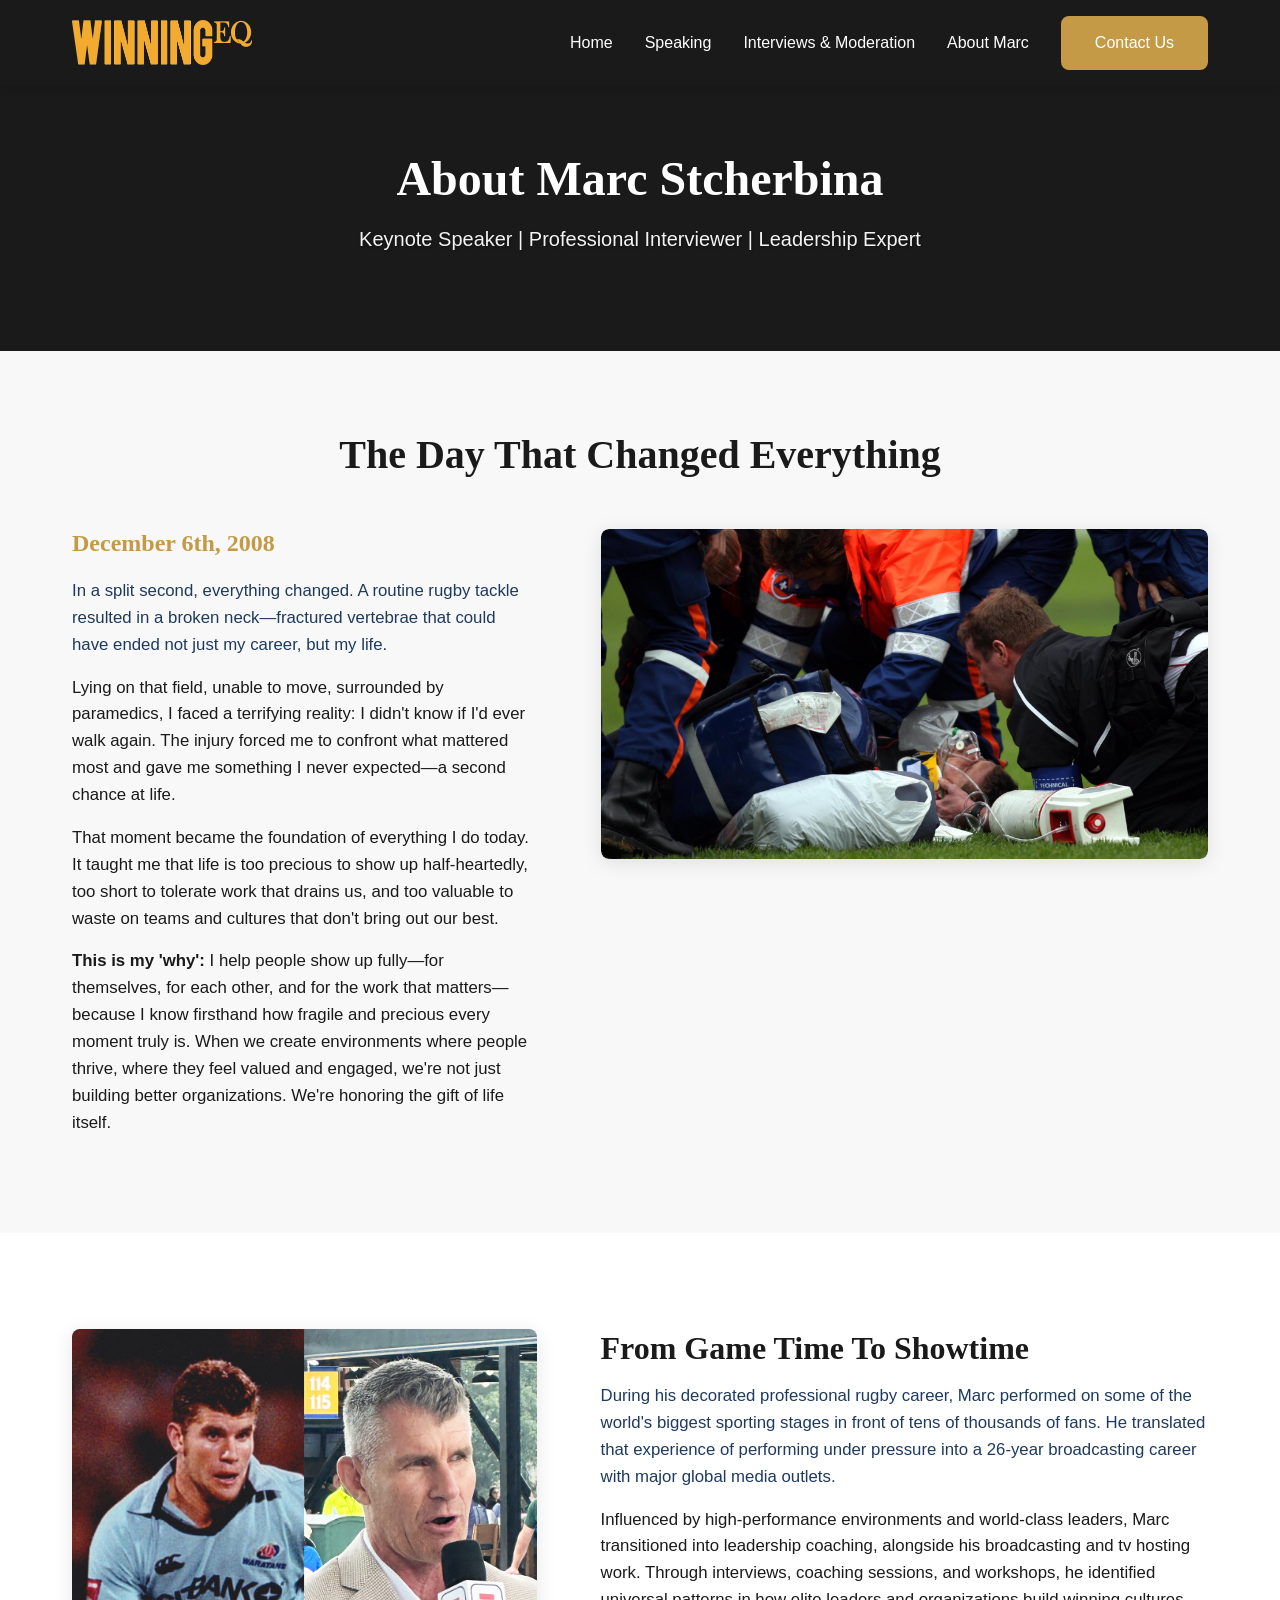
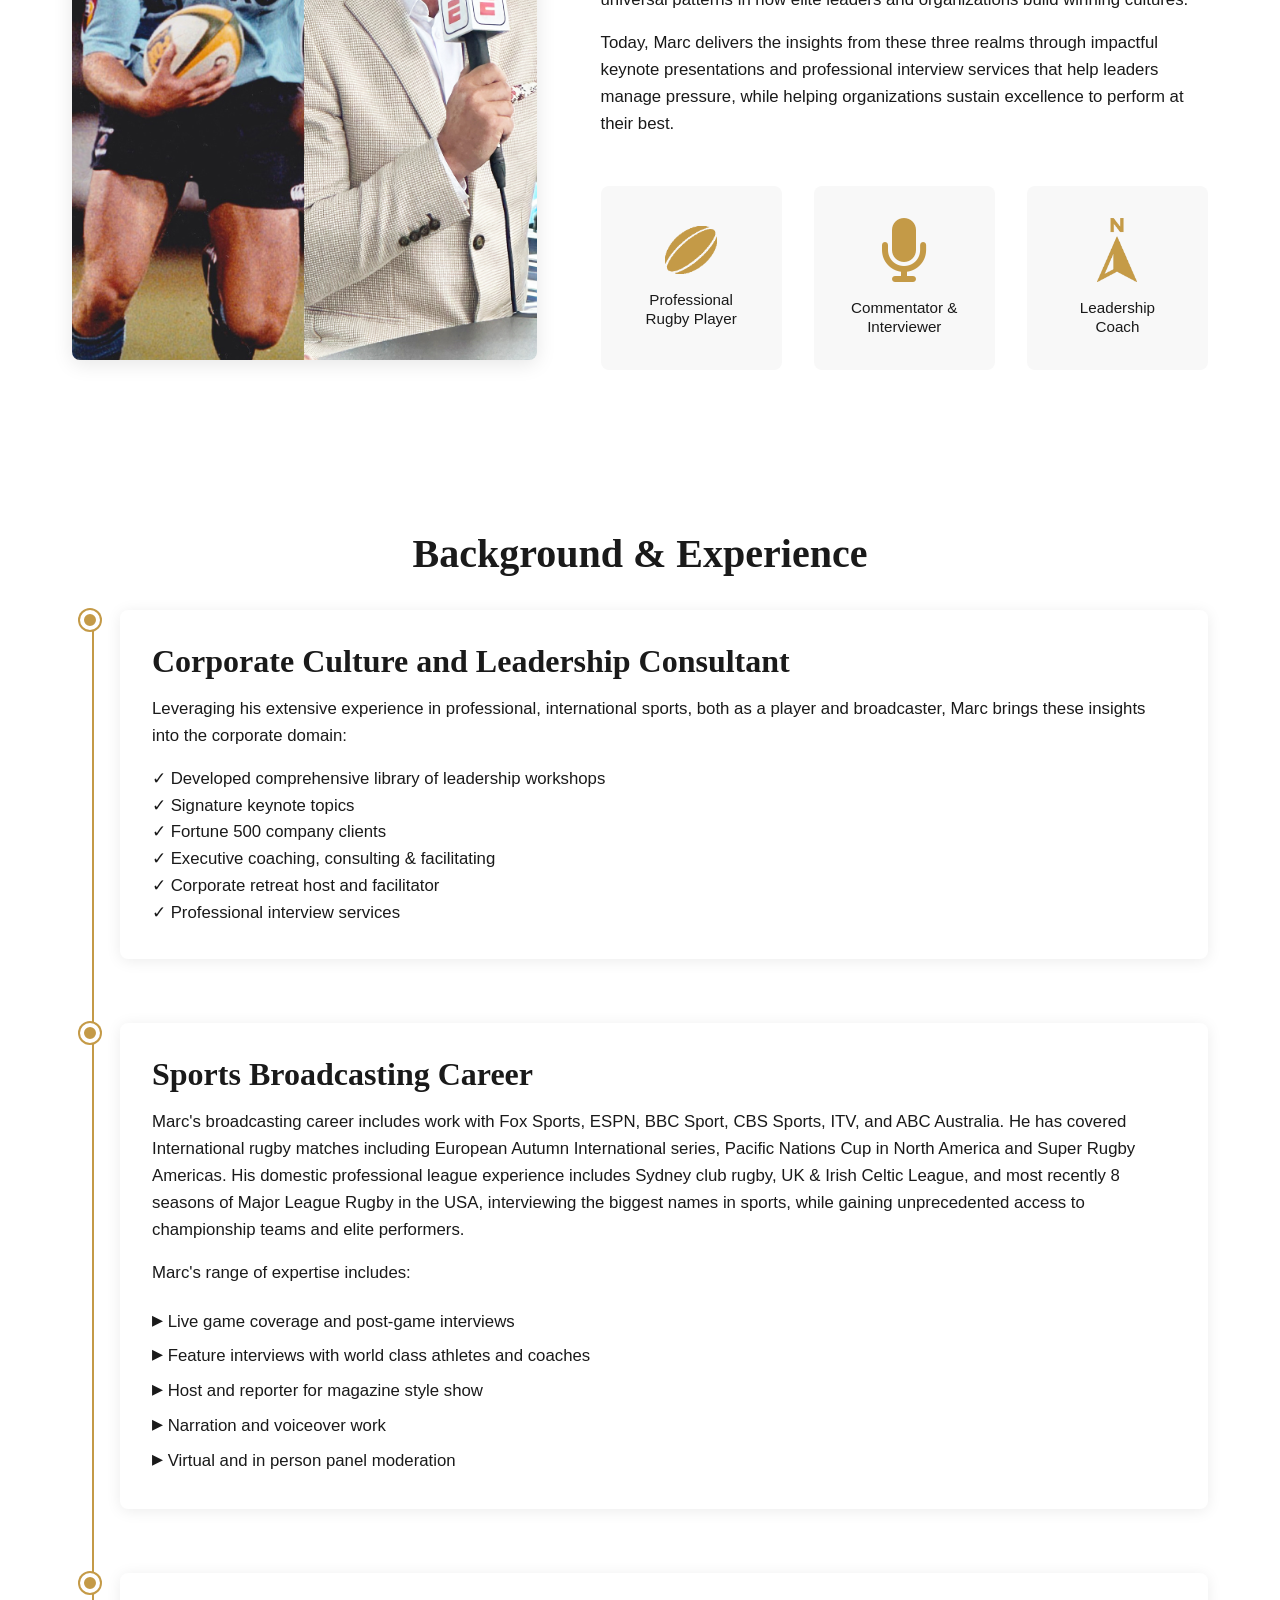
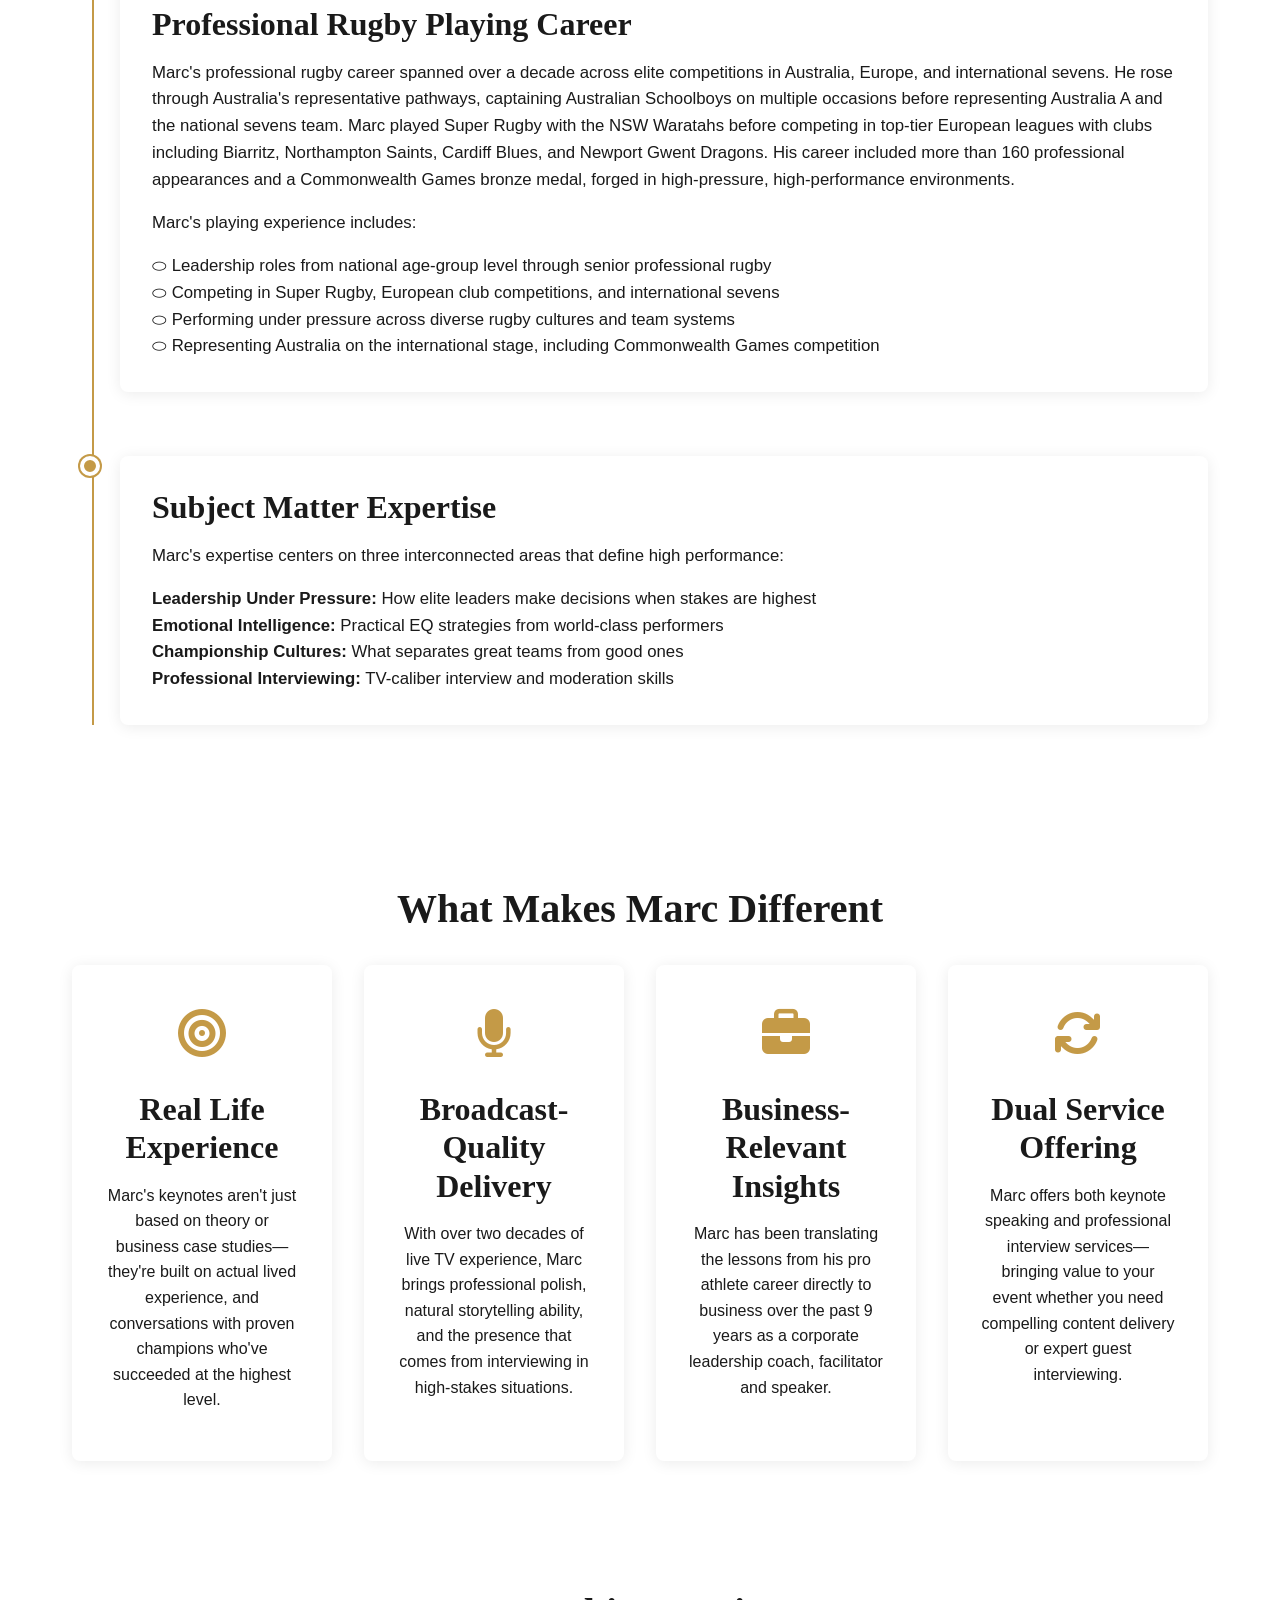
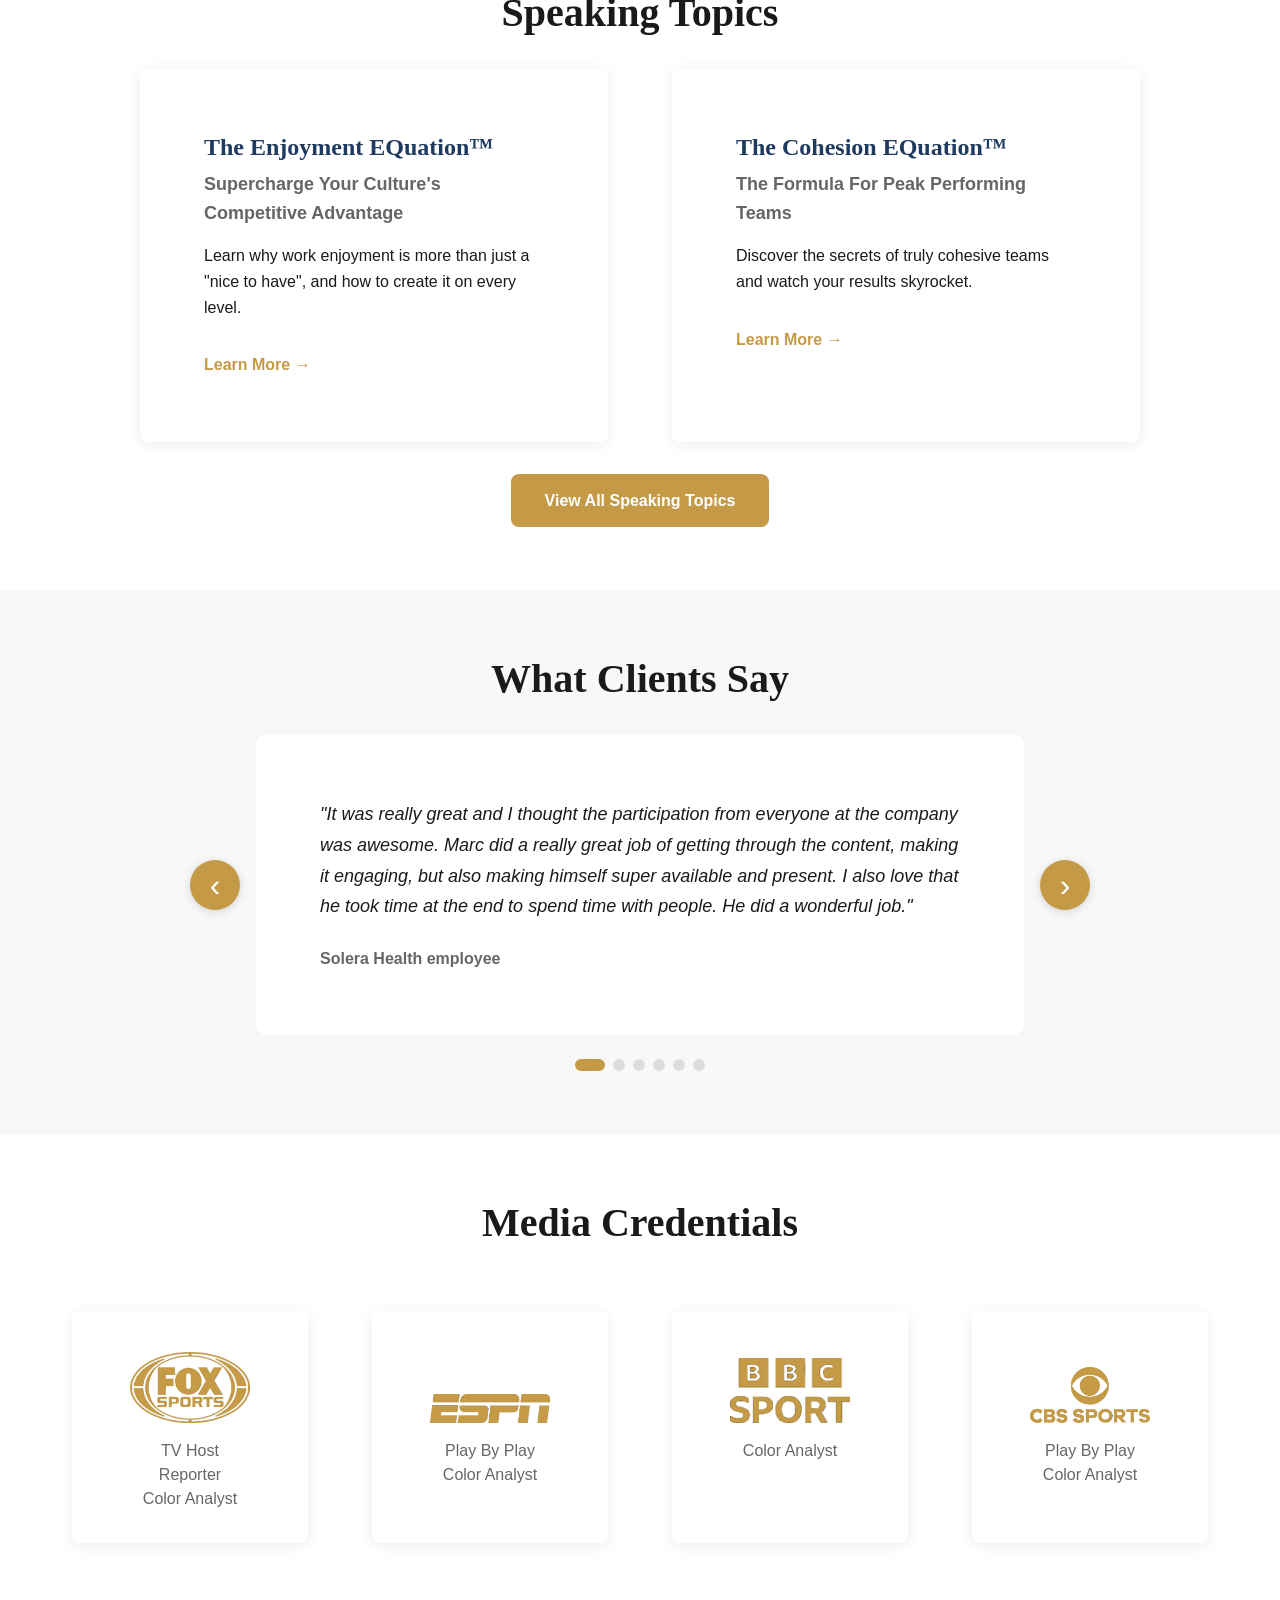
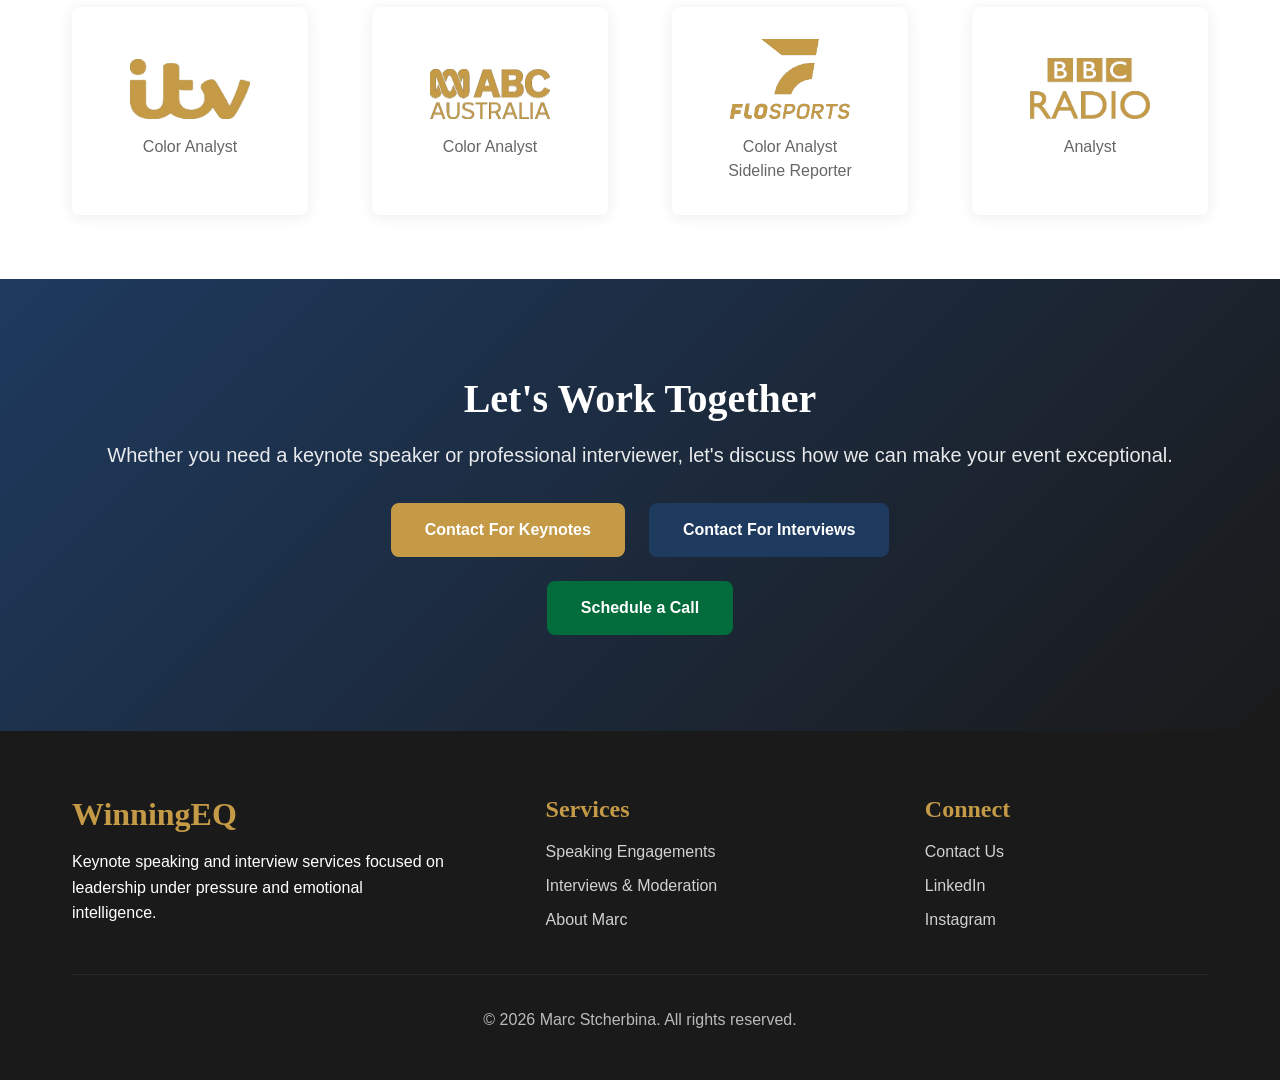
==== commit ff06a6c2: "Update about.html" ====
--- a/about.html
+++ b/about.html
@@ -59,11 +59,13 @@
                 </div>
                 
                 <div class="bio-image-single">
+                    <img src="images/injury-2008.jpg" alt="Marc Stcherbina injury moment - December 6, 2008" style="border-radius: 8px; box-shadow: 0 10px 30px rgba(0,0,0,0.2);">
+                    
                     <!-- Video Section -->
-                    <div class="video-container" style="margin-top: 0;">
+                    <div class="video-container" style="margin-top: 30px;">
                         <div class="custom-video-wrapper" id="originVideoWrapper">
                             <div class="video-overlay" id="originVideoOverlay" onclick="playOriginVideo()">
-                                <img src="https://img.youtube.com/vi/uvu7GZkMbe8/maxresdefault.jpg" alt="Marc Stcherbina Origin Story" class="video-thumbnail">
+                                <img src="images/injury-2008.jpg" alt="Marc Stcherbina Origin Story" class="video-thumbnail">
                                 <div class="custom-play-button">
                                     <svg width="80" height="80" viewBox="0 0 80 80">
                                         <circle cx="40" cy="40" r="38" fill="rgba(196, 154, 71, 0.9)" stroke="#fff" stroke-width="2"/>
@@ -159,100 +161,235 @@
                 <div class="timeline-item">
                     <div class="timeline-marker"></div>
                     <div class="timeline-content">
-                        <h3>International Rugby Broadcaster & Journalist</h3>
-                        <p>With over two decades broadcasting rugby across multiple continents, Marc covered:</p>
+                        <h3>Sports Broadcasting Career</h3>
+                        <p>Marc's broadcasting career includes work with Fox Sports, ESPN, BBC Sport, CBS Sports, ITV, and ABC Australia. He has covered International rugby matches including European Autumn International series, Pacific Nations Cup in North America and Super Rugby Americas. His domestic professional league experience includes Sydney club rugby, UK & Irish Celtic League, and most recently 8 seasons of Major League Rugby in the USA, interviewing the biggest names in sports, while gaining unprecedented access to championship teams and elite performers.</p>
+                        <p>Marc's range of expertise includes:</p>
                         <ul>
-                            <li>✓ Rugby World Cups</li>
-                            <li>✓ British & Irish Lions Tours</li>
-                            <li>✓ Major League Rugby & Super Rugby</li>
-                            <li>✓ International Test Matches</li>
-                            <li>✓ Premier League & Championship Rugby</li>
-                            <li>✓ Sevens World Series</li>
+                            <li><span style="font-size: 1.3em;">▸</span> Live game coverage and post-game interviews</li>
+                            <li><span style="font-size: 1.3em;">▸</span> Feature interviews with world class athletes and coaches</li>
+                            <li><span style="font-size: 1.3em;">▸</span> Host and reporter for magazine style show</li>
+                            <li><span style="font-size: 1.3em;">▸</span> Narration and voiceover work</li>
+                            <li><span style="font-size: 1.3em;">▸</span> Virtual and in person panel moderation</li>
                         </ul>
                     </div>
                 </div>
-
+                
                 <div class="timeline-item">
                     <div class="timeline-marker"></div>
                     <div class="timeline-content">
-                        <h3>Professional Rugby Player</h3>
-                        <p>International rugby career highlights:</p>
+                        <h3>Professional Rugby Playing Career</h3>
+                        <p>Marc's professional rugby career spanned over a decade across elite competitions in Australia, Europe, and international sevens. He rose through Australia's representative pathways, captaining Australian Schoolboys on multiple occasions before representing Australia A and the national sevens team. Marc played Super Rugby with the NSW Waratahs before competing in top-tier European leagues with clubs including Biarritz, Northampton Saints, Cardiff Blues, and Newport Gwent Dragons. His career included more than 160 professional appearances and a Commonwealth Games bronze medal, forged in high-pressure, high-performance environments.</p>
+                        <p>Marc's playing experience includes:</p>
                         <ul>
-                            <li>✓ Captained the USA National Team</li>
-                            <li>✓ Played in England's Premiership</li>
-                            <li>✓ Competed in professional leagues across 3 continents</li>
-                            <li>✓ 45+ international caps for USA Eagles</li>
-                            <li>✓ Represented USA in Rugby World Cup qualifiers</li>
+                            <li>⬭ Leadership roles from national age-group level through senior professional rugby</li>
+                            <li>⬭ Competing in Super Rugby, European club competitions, and international sevens</li>
+                            <li>⬭ Performing under pressure across diverse rugby cultures and team systems</li>
+                            <li>⬭ Representing Australia on the international stage, including Commonwealth Games competition</li>
                         </ul>
                     </div>
                 </div>
-            </div>
+                
+                <div class="timeline-item">
+                    <div class="timeline-marker"></div>
+                    <div class="timeline-content">
+                        <h3>Subject Matter Expertise</h3>
+                        <p>Marc's expertise centers on three interconnected areas that define high performance:</p>
+                        <ul>
+                            <li><strong>Leadership Under Pressure:</strong> How elite leaders make decisions when stakes are highest</li>
+                            <li><strong>Emotional Intelligence:</strong> Practical EQ strategies from world-class performers</li>
+                            <li><strong>Championship Cultures:</strong> What separates great teams from good ones</li>
+                            <li><strong>Professional Interviewing:</strong> TV-caliber interview and moderation skills</li>
+                        </ul>
+                    </div>
+                </div>
+            </div>
+        </div>
+    </section>
+
+    <!-- What Makes Marc Different -->
+    <section class="difference-section">
+        <div class="container">
+            <h2 class="section-title">What Makes Marc Different</h2>
+            <div class="difference-grid">
+                <div class="difference-card">
+                    <div class="difference-icon"><i class="fas fa-bullseye"></i></div>
+                    <h3>Real Life Experience</h3>
+                    <p>Marc's keynotes aren't just based on theory or business case studies—they're built on actual lived experience, and conversations with proven champions who've succeeded at the highest level.</p>
+                </div>
+                <div class="difference-card">
+                    <div class="difference-icon"><i class="fas fa-microphone"></i></div>
+                    <h3>Broadcast-Quality Delivery</h3>
+                    <p>With over two decades of live TV experience, Marc brings professional polish, natural storytelling ability, and the presence that comes from interviewing in high-stakes situations.</p>
+                </div>
+                <div class="difference-card">
+                    <div class="difference-icon"><i class="fas fa-briefcase"></i></div>
+                    <h3>Business-Relevant Insights</h3>
+                    <p>Marc has been translating the lessons from his pro athlete career directly to business over the past 9 years as a corporate leadership coach, facilitator and speaker.</p>
+                </div>
+                <div class="difference-card">
+                    <div class="difference-icon"><i class="fas fa-arrows-rotate"></i></div>
+                    <h3>Dual Service Offering</h3>
+                    <p>Marc offers both keynote speaking and professional interview services—bringing value to your event whether you need compelling content delivery or expert guest interviewing.</p>
+                </div>
+            </div>
+        </div>
+    </section>
+
+    <!-- Speaking Topics -->
+    <section class="topics-preview">
+        <div class="container">
+            <h2 class="section-title">Speaking Topics</h2>
+            <div class="topics-grid-two">
+                <div class="topic-card">
+                    <h3><strong>The Enjoyment EQuation™</strong></h3>
+                    <p class="topic-subtitle">Supercharge Your Culture's Competitive Advantage</p>
+                    <p>Learn why work enjoyment is more than just a "nice to have", and how to create it on every level.</p>
+                    <a href="speaking.html#keynote-1" class="btn-link">Learn More →</a>
+                </div>
+                <div class="topic-card">
+                    <h3><strong>The Cohesion EQuation™</strong></h3>
+                    <p class="topic-subtitle">The Formula For Peak Performing Teams</p>
+                    <p>Discover the secrets of truly cohesive teams and watch your results skyrocket.</p>
+                    <a href="speaking.html#keynote-2" class="btn-link">Learn More →</a>
+                </div>
+            </div>
+            <div style="text-align: center; margin-top: 2rem;">
+                <a href="speaking.html" class="btn-primary">View All Speaking Topics</a>
+            </div>
+        </div>
+    </section>
+
+    <!-- Client Testimonials -->
+    <section class="testimonials-section">
+        <div class="container">
+            <h2 class="section-title">What Clients Say</h2>
+            <div class="testimonials-carousel-wrapper">
+                <button class="carousel-btn carousel-btn-prev">‹</button>
+                <div class="testimonials-carousel">
+                    <div class="testimonial-card active">
+                        <p class="testimonial-text">"It was really great and I thought the participation from everyone at the company was awesome. Marc did a really great job of getting through the content, making it engaging, but also making himself super available and present. I also love that he took time at the end to spend time with people. He did a wonderful job."</p>
+                        <div class="testimonial-author">
+                            <strong>Solera Health employee</strong>
+                        </div>
+                    </div>
+                    <div class="testimonial-card">
+                        <p class="testimonial-text">"I thought Marc was magnetic and engaging!"</p>
+                        <div class="testimonial-author">
+                            <strong>Salsify employee</strong>
+                        </div>
+                    </div>
+                    <div class="testimonial-card">
+                        <p class="testimonial-text">"Marc seems like an awesome person."</p>
+                        <div class="testimonial-author">
+                            <strong>Signifyd employee</strong>
+                        </div>
+                    </div>
+                    <div class="testimonial-card">
+                        <p class="testimonial-text">"I really took away so much and it made me feel better to even just attend!"</p>
+                        <div class="testimonial-author">
+                            <strong>Manychat employee</strong>
+                        </div>
+                    </div>
+                    <div class="testimonial-card">
+                        <p class="testimonial-text">"Marc was a tremendous speaker"<br>"Marc is a wonderful presenter!"<br>"Marc rocks!"<br>"I found the speaker relatable and easy to listen to."</p>
+                        <div class="testimonial-author">
+                            <strong>FNBO Employees</strong>
+                        </div>
+                    </div>
+                    <div class="testimonial-card">
+                        <p class="testimonial-text">"Marc has a presentation style that is genuine, natural, and invites participation (participants asked questions well past time and he was so open and inviting with that). His content and communication was concise and straightforward without it feeling like it lacked depth AND not talking it to death."</p>
+                        <div class="testimonial-author">
+                            <strong>FNBO Director</strong>
+                        </div>
+                    </div>
+                </div>
+                <button class="carousel-btn carousel-btn-next">›</button>
+            </div>
+            <div class="carousel-dots"></div>
         </div>
     </section>
 
     <!-- Media Credentials -->
     <section class="credentials-section">
         <div class="container">
-            <h2 class="section-title">Broadcasting Experience</h2>
-            <div class="media-logos">
-                <img src="images/cbs-sports-logo.png" alt="CBS Sports">
-                <img src="images/fox-sports-logo.png" alt="FOX Sports">
-                <img src="images/espn-logo.png" alt="ESPN">
-                <img src="images/bbc-sport-logo.png" alt="BBC Sport">
-                <img src="images/itv-logo.png" alt="ITV">
-                <img src="images/flo-sports-logo.png" alt="FloSports">
-            </div>
-        </div>
-    </section>
-
-    <!-- CTA Section -->
-    <section class="cta-section">
-        <div class="container">
-            <div class="cta-content">
-                <h2>Ready to Transform Your Team?</h2>
-                <p>Book Marc for your next event or explore how his insights can elevate your organization.</p>
-                <div class="cta-buttons">
-                    <a href="speaking.html" class="btn-primary">View Speaking Topics</a>
-                    <a href="interviews.html" class="btn-secondary">Interview Services</a>
-                </div>
+            <h2 class="section-title">Media Credentials</h2>
+            <div class="media-logos-grid">
+                <!-- Row 1 -->
+                <div class="media-logo-item">
+                    <img src="images/fox-sports-logo.png" alt="Fox Sports">
+                    <p>TV Host<br>Reporter<br>Color Analyst</p>
+                </div>
+                <div class="media-logo-item">
+                    <img src="images/espn-logo.png" alt="ESPN">
+                    <p>Play By Play<br>Color Analyst</p>
+                </div>
+                <div class="media-logo-item">
+                    <img src="images/bbc-sport-logo.png" alt="BBC Sport">
+                    <p>Color Analyst</p>
+                </div>
+                <div class="media-logo-item">
+                    <img src="images/cbs-sports-logo.png" alt="CBS Sports">
+                    <p>Play By Play<br>Color Analyst</p>
+                </div>
+                
+                <!-- Row 2 -->
+                <div class="media-logo-item">
+                    <img src="images/itv-logo.png" alt="ITV">
+                    <p>Color Analyst</p>
+                </div>
+                <div class="media-logo-item">
+                    <img src="images/abc-australia-logo.png" alt="ABC Australia">
+                    <p>Color Analyst</p>
+                </div>
+                <div class="media-logo-item">
+                    <img src="images/flo-sports-logo.png" alt="Flo Sports">
+                    <p>Color Analyst<br>Sideline Reporter</p>
+                </div>
+                <div class="media-logo-item">
+                    <img src="images/bbc-radio-logo.png" alt="BBC Radio">
+                    <p>Analyst</p>
+                </div>
+            </div>
+        </div>
+    </section>
+
+    <!-- Call to Action -->
+    <section class="cta-section" id="contact">
+        <div class="container">
+            <h2>Let's Work Together</h2>
+            <p>Whether you need a keynote speaker or professional interviewer, let's discuss how we can make your event exceptional.</p>
+            <div class="cta-buttons">
+                <a href="keynote-contact.html" class="btn-primary">Contact For Keynotes</a>
+                <a href="interview-contact.html" class="btn-secondary">Contact For Interviews</a>
+            </div>
+            <div class="cta-buttons" style="margin-top: 1.5rem; justify-content: center;">
+                <a href="https://calendly.com/marc-winningeq/30-minute-connection-call?month=2026-02" target="_blank" class="btn-calendly">Schedule a Call</a>
             </div>
         </div>
     </section>
 
     <!-- Footer -->
-    <footer class="site-footer">
+    <footer class="footer">
         <div class="container">
             <div class="footer-content">
                 <div class="footer-section">
-                    <img src="images/logo.png" alt="WinningEQ" class="footer-logo">
-                    <p>Elevating leadership through emotional intelligence and high-performance insights.</p>
-                    <div class="social-links">
-                        <a href="https://www.linkedin.com/in/marc-stcherbina-53199838/" target="_blank" aria-label="LinkedIn">
-                            <i class="fab fa-linkedin"></i>
-                        </a>
-                        <a href="https://www.instagram.com/yogslife/" target="_blank" aria-label="Instagram">
-                            <i class="fab fa-instagram"></i>
-                        </a>
-                        <a href="https://substack.com/@marcstcherbina" target="_blank" aria-label="Substack">
-                            <i class="fas fa-envelope"></i>
-                        </a>
-                    </div>
+                    <h3>WinningEQ</h3>
+                    <p>Keynote speaking and interview services focused on leadership under pressure and emotional intelligence.</p>
                 </div>
                 <div class="footer-section">
-                    <h3>Quick Links</h3>
+                    <h4>Services</h4>
                     <ul>
-                        <li><a href="index.html">Home</a></li>
-                        <li><a href="speaking.html">Speaking</a></li>
-                        <li><a href="interviews.html">Interviews</a></li>
+                        <li><a href="speaking.html">Speaking Engagements</a></li>
+                        <li><a href="interviews.html">Interviews & Moderation</a></li>
                         <li><a href="about.html">About Marc</a></li>
-                        <li><a href="contact.html">Contact</a></li>
                     </ul>
                 </div>
                 <div class="footer-section">
-                    <h3>Contact</h3>
+                    <h4>Connect</h4>
                     <ul>
-                        <li><i class="fas fa-phone"></i> (323) 532-0669</li>
-                        <li><i class="fas fa-globe"></i> <a href="https://winningeq.com">winningeq.com</a></li>
+                        <li><a href="contact.html">Contact Us</a></li>
+                        <li><a href="https://www.linkedin.com/in/marc-stcherbina-53199838/" target="_blank">LinkedIn</a></li>
+                        <li><a href="https://www.instagram.com/yogslife/" target="_blank">Instagram</a></li>
                     </ul>
                 </div>
             </div>
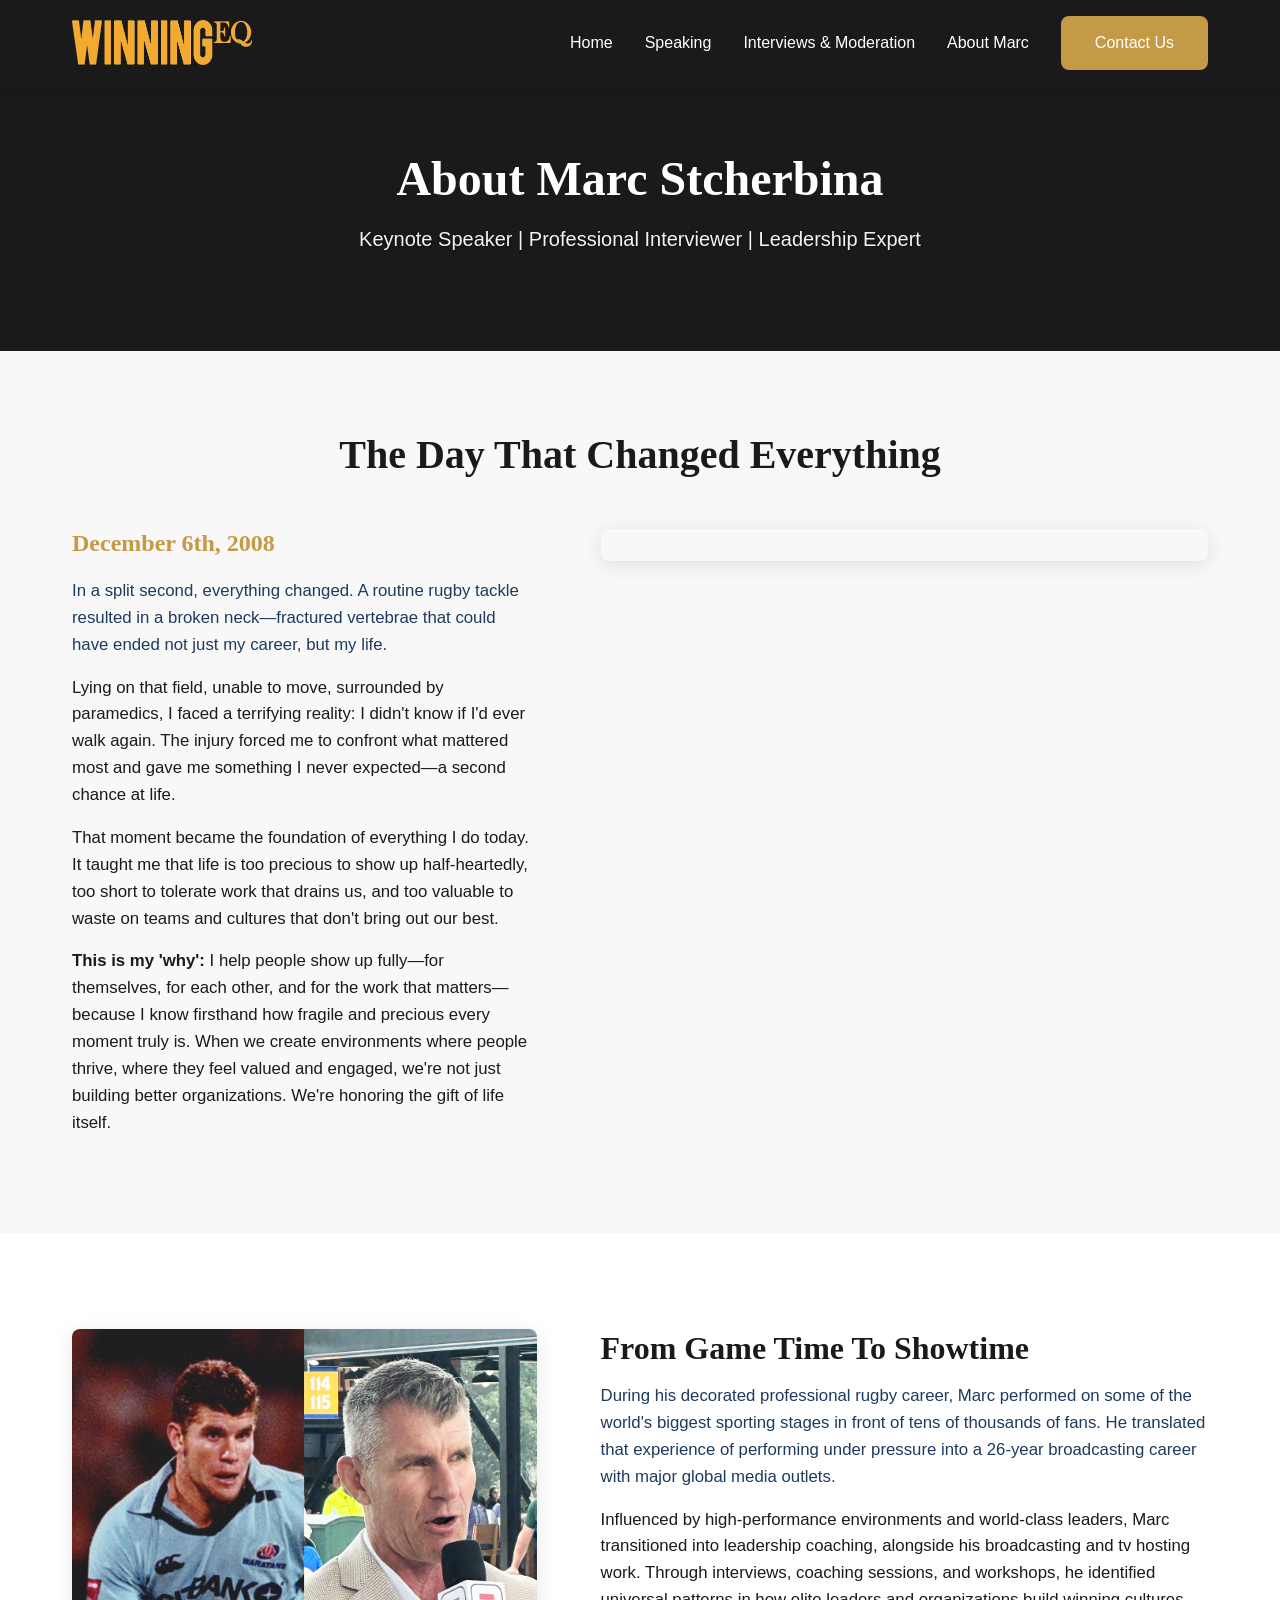
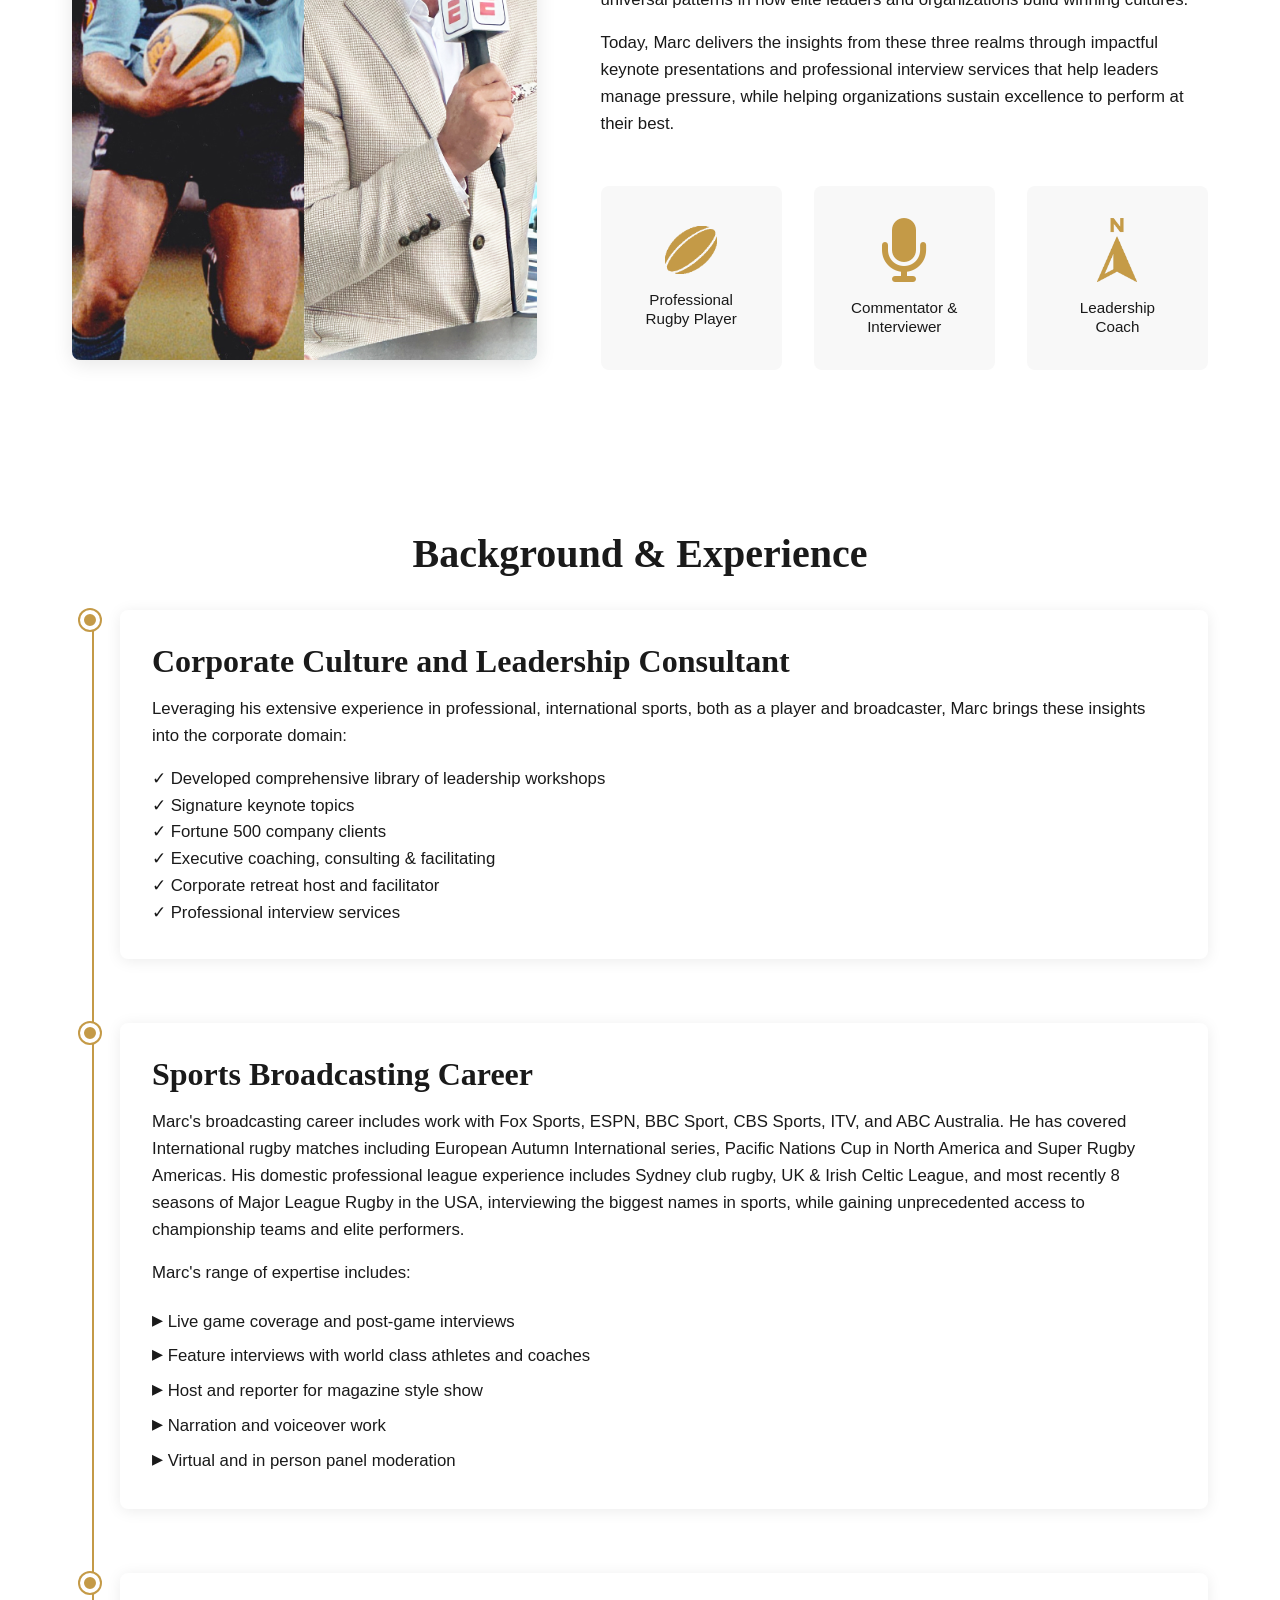
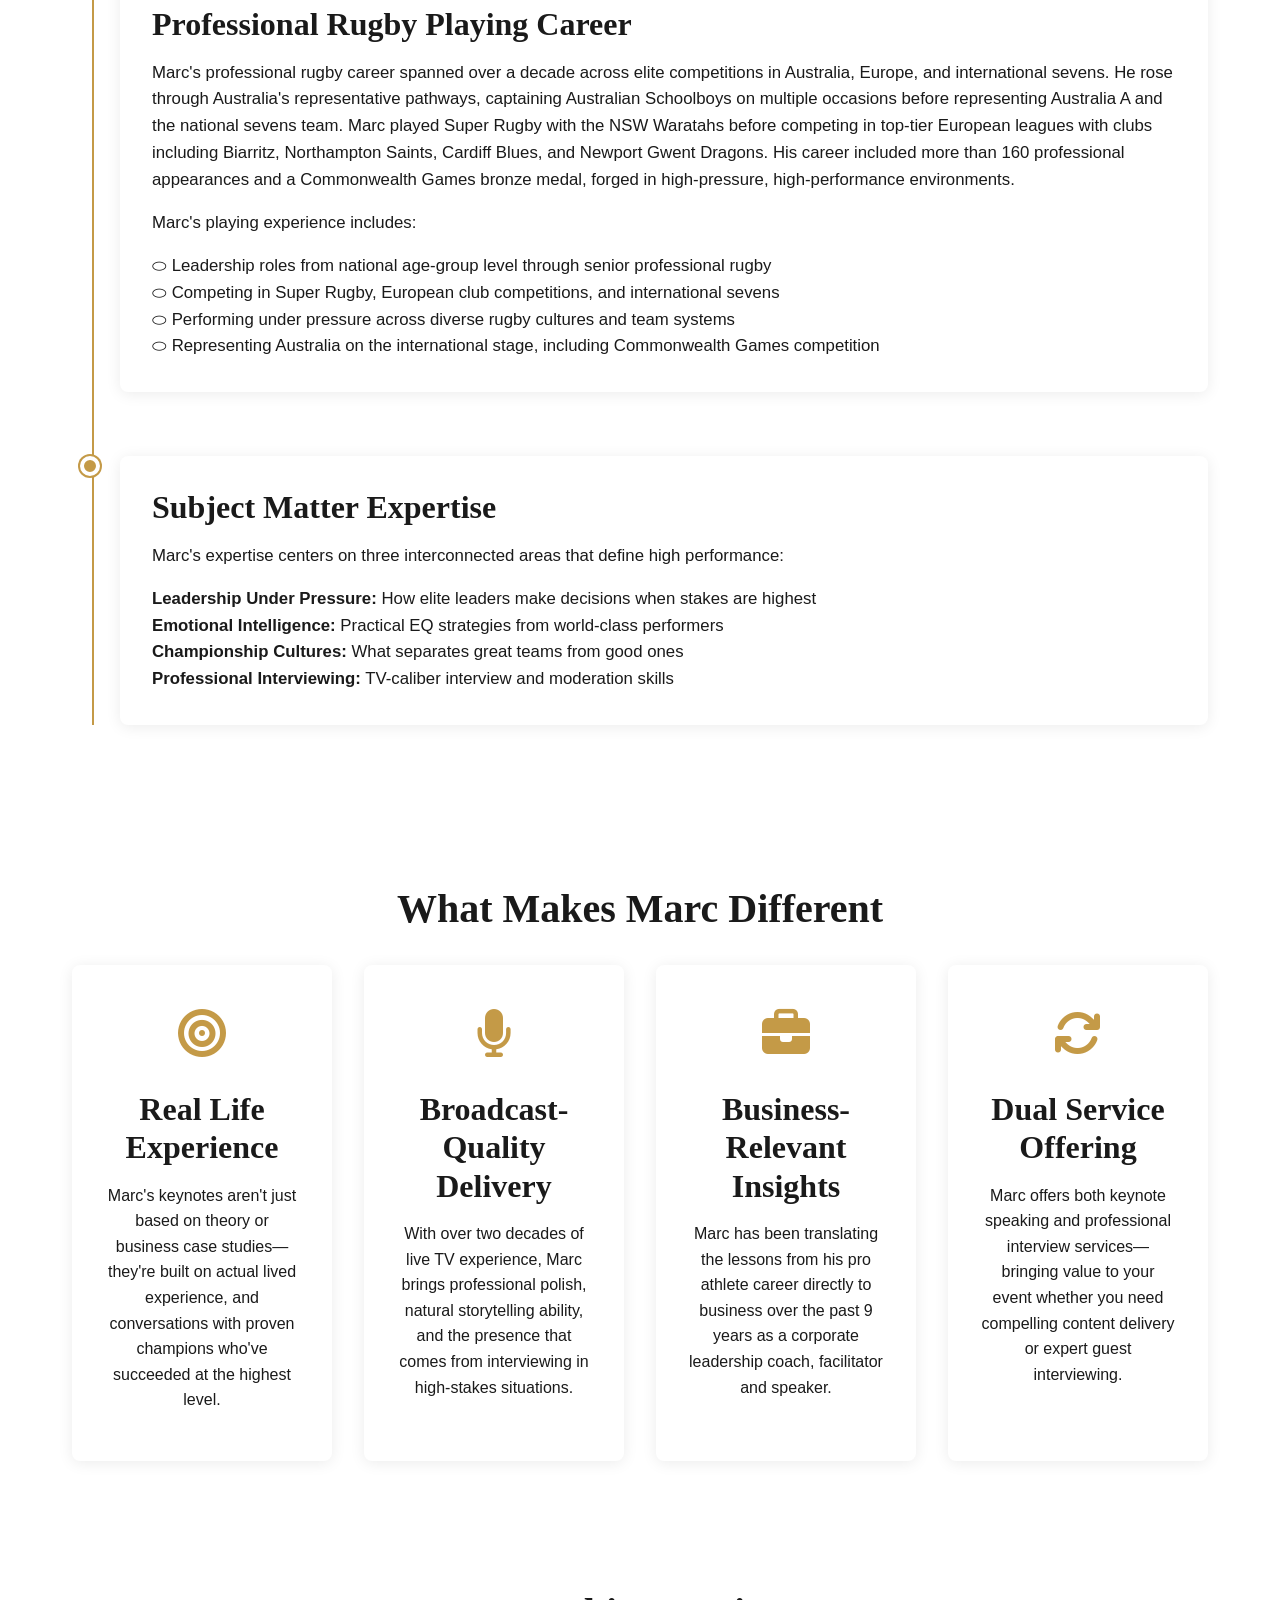
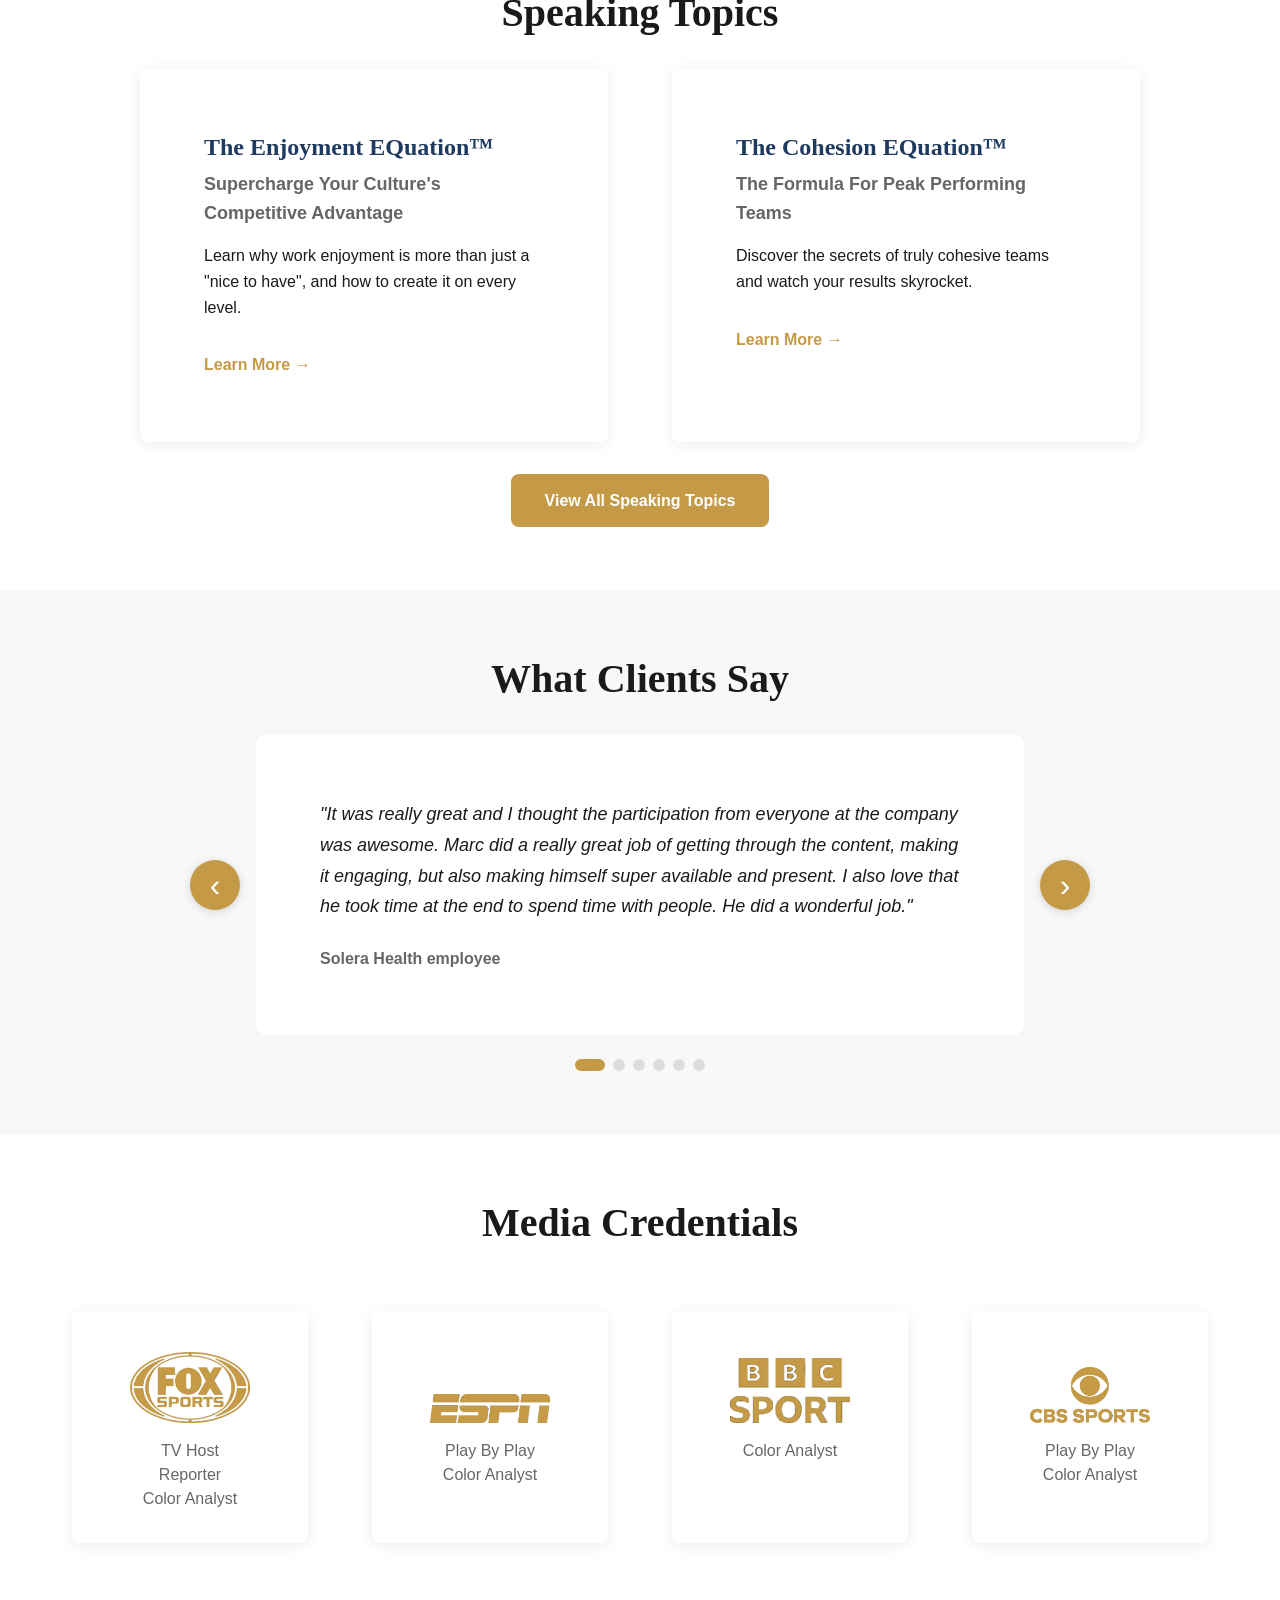
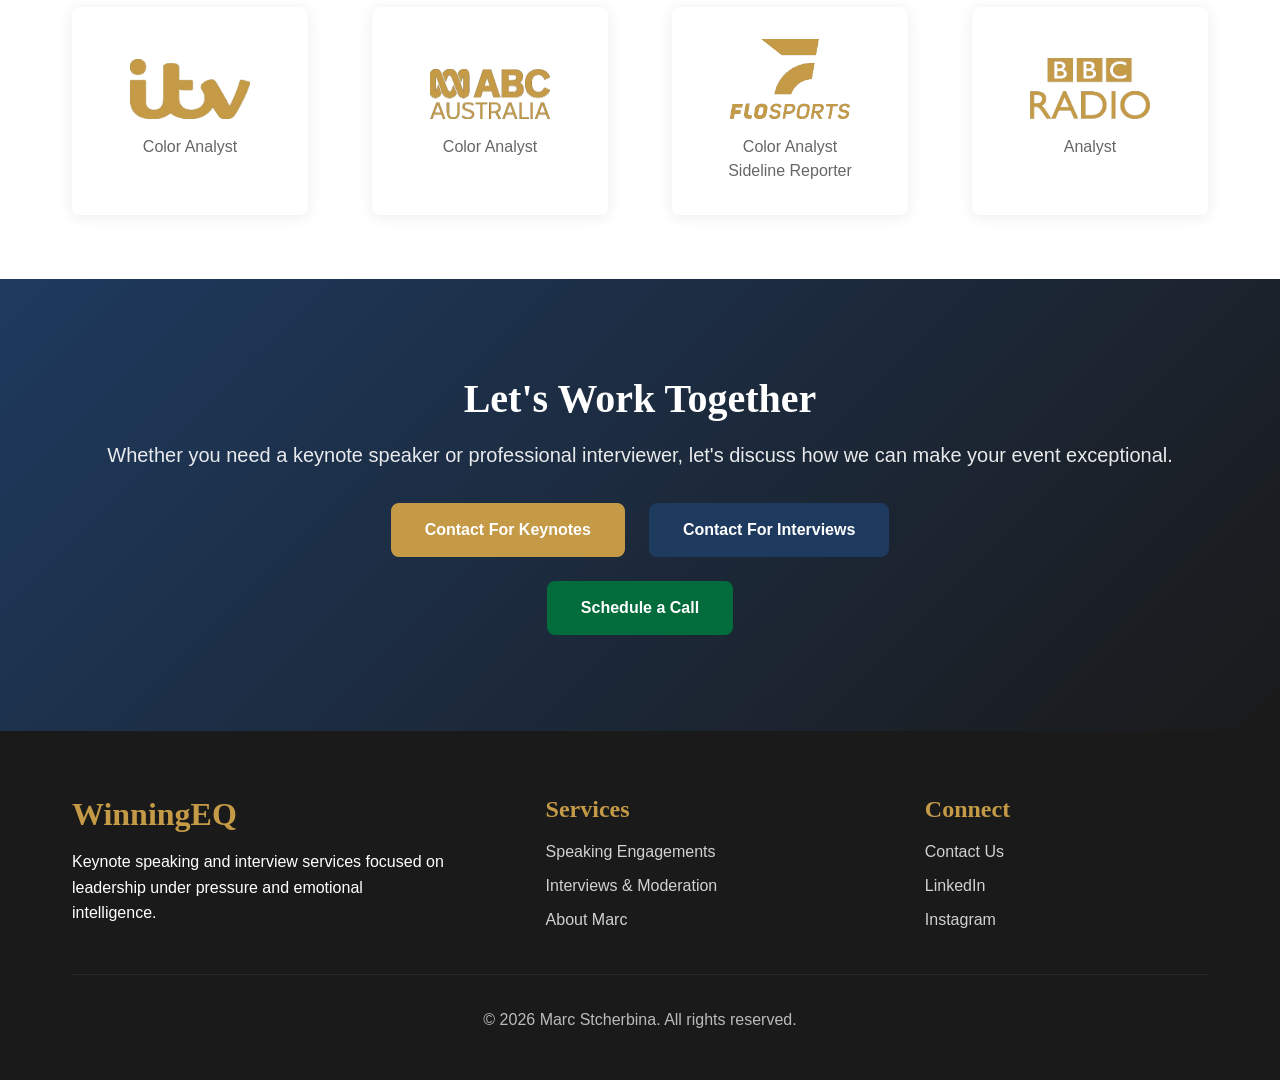
==== commit 0af1e32d: "Update about.html" ====
--- a/about.html
+++ b/about.html
@@ -59,13 +59,11 @@
                 </div>
                 
                 <div class="bio-image-single">
-                    <img src="images/injury-2008.jpg" alt="Marc Stcherbina injury moment - December 6, 2008" style="border-radius: 8px; box-shadow: 0 10px 30px rgba(0,0,0,0.2);">
-                    
                     <!-- Video Section -->
-                    <div class="video-container" style="margin-top: 30px;">
+                    <div class="video-container" style="margin-top: 0;">
                         <div class="custom-video-wrapper" id="originVideoWrapper">
                             <div class="video-overlay" id="originVideoOverlay" onclick="playOriginVideo()">
-                                <img src="images/injury-2008.jpg" alt="Marc Stcherbina Origin Story" class="video-thumbnail">
+                                <img src="https://img.youtube.com/vi/uvu7GZkMbe8/maxresdefault.jpg" alt="Marc Stcherbina Origin Story" class="video-thumbnail">
                                 <div class="custom-play-button">
                                     <svg width="80" height="80" viewBox="0 0 80 80">
                                         <circle cx="40" cy="40" r="38" fill="rgba(196, 154, 71, 0.9)" stroke="#fff" stroke-width="2"/>
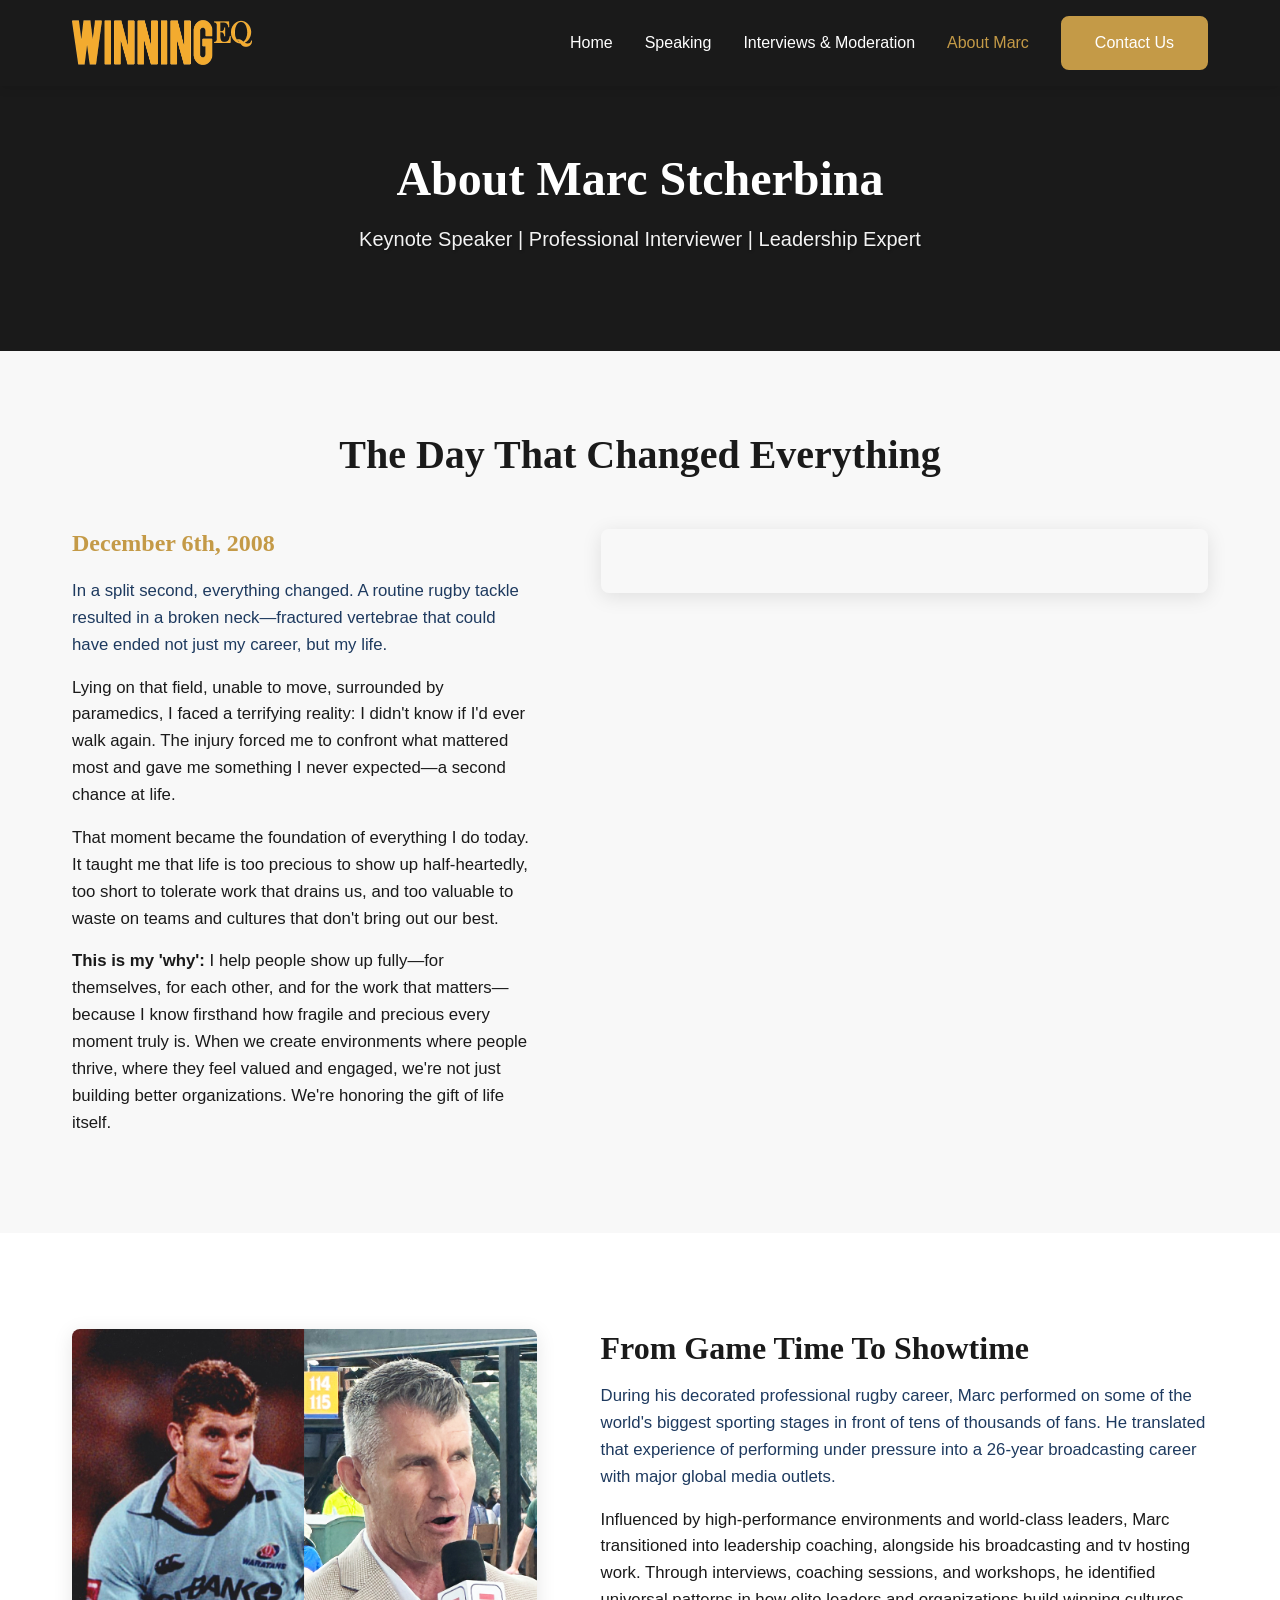
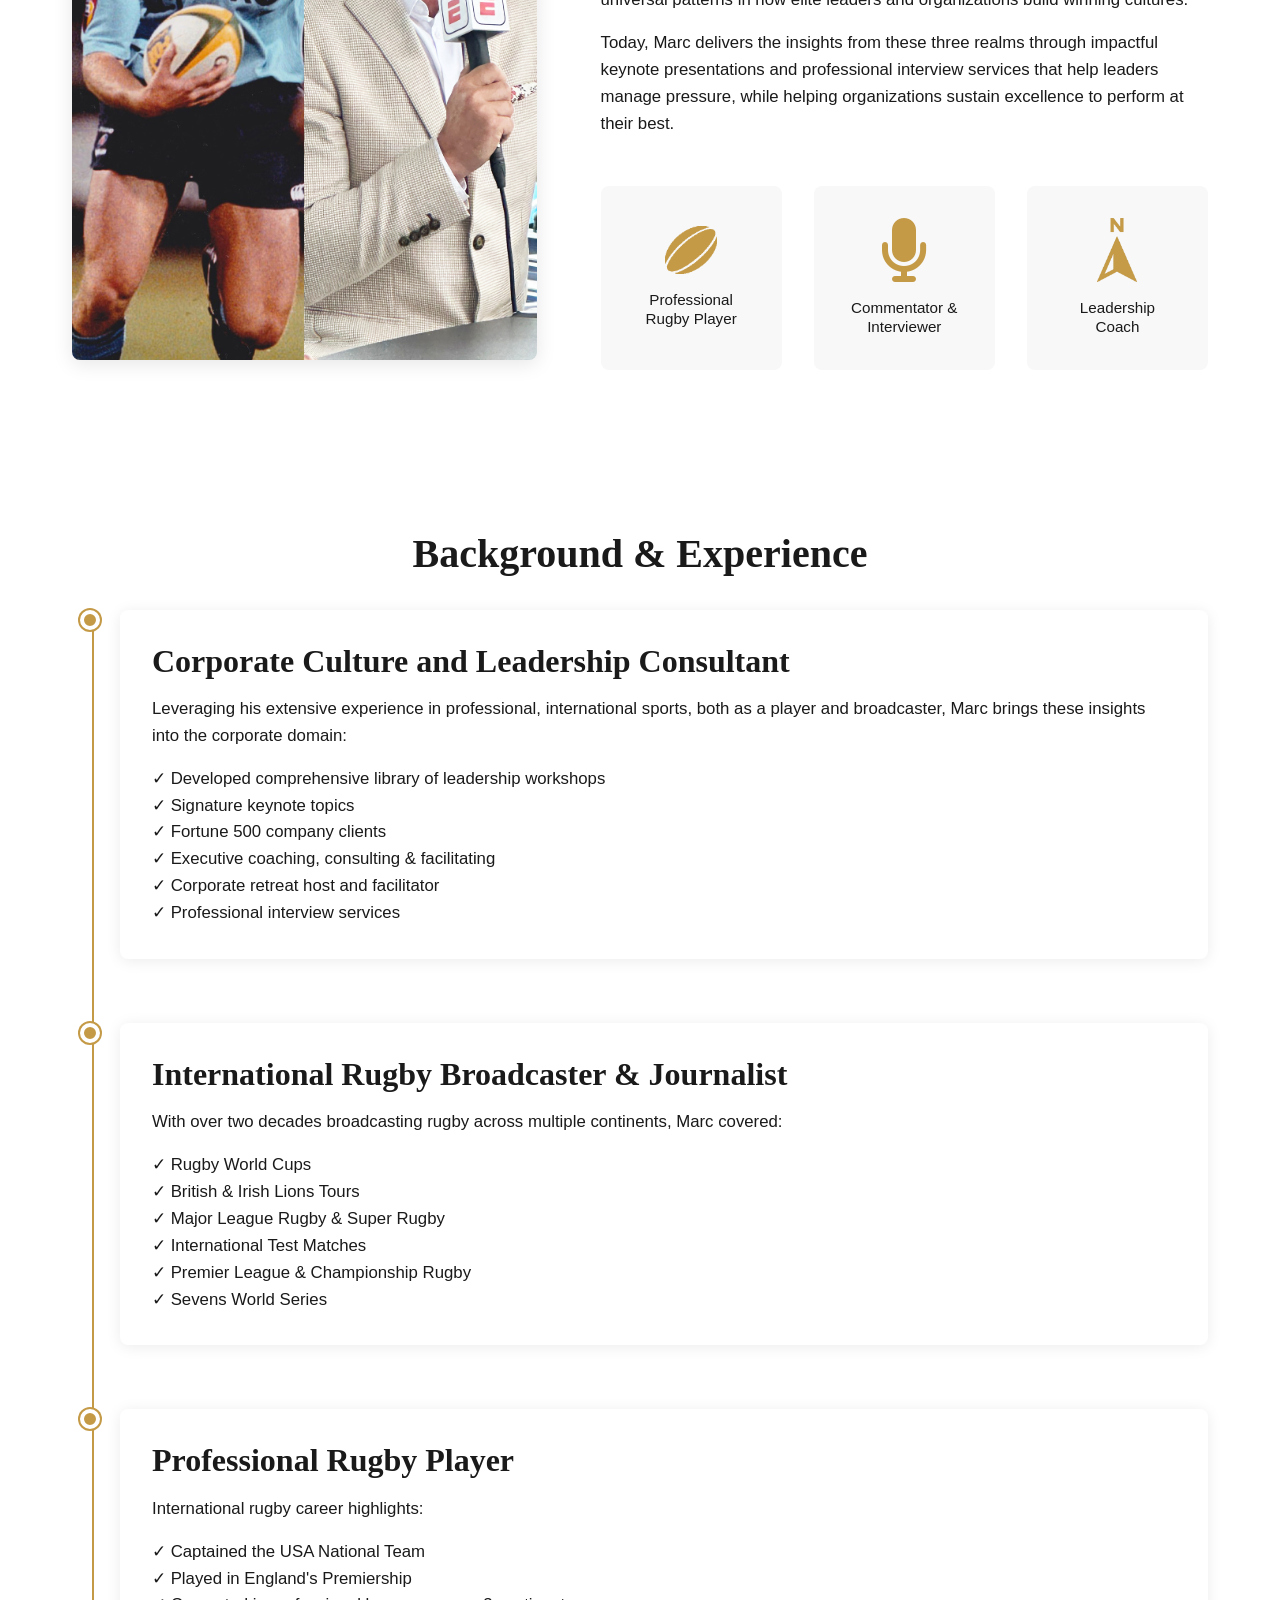
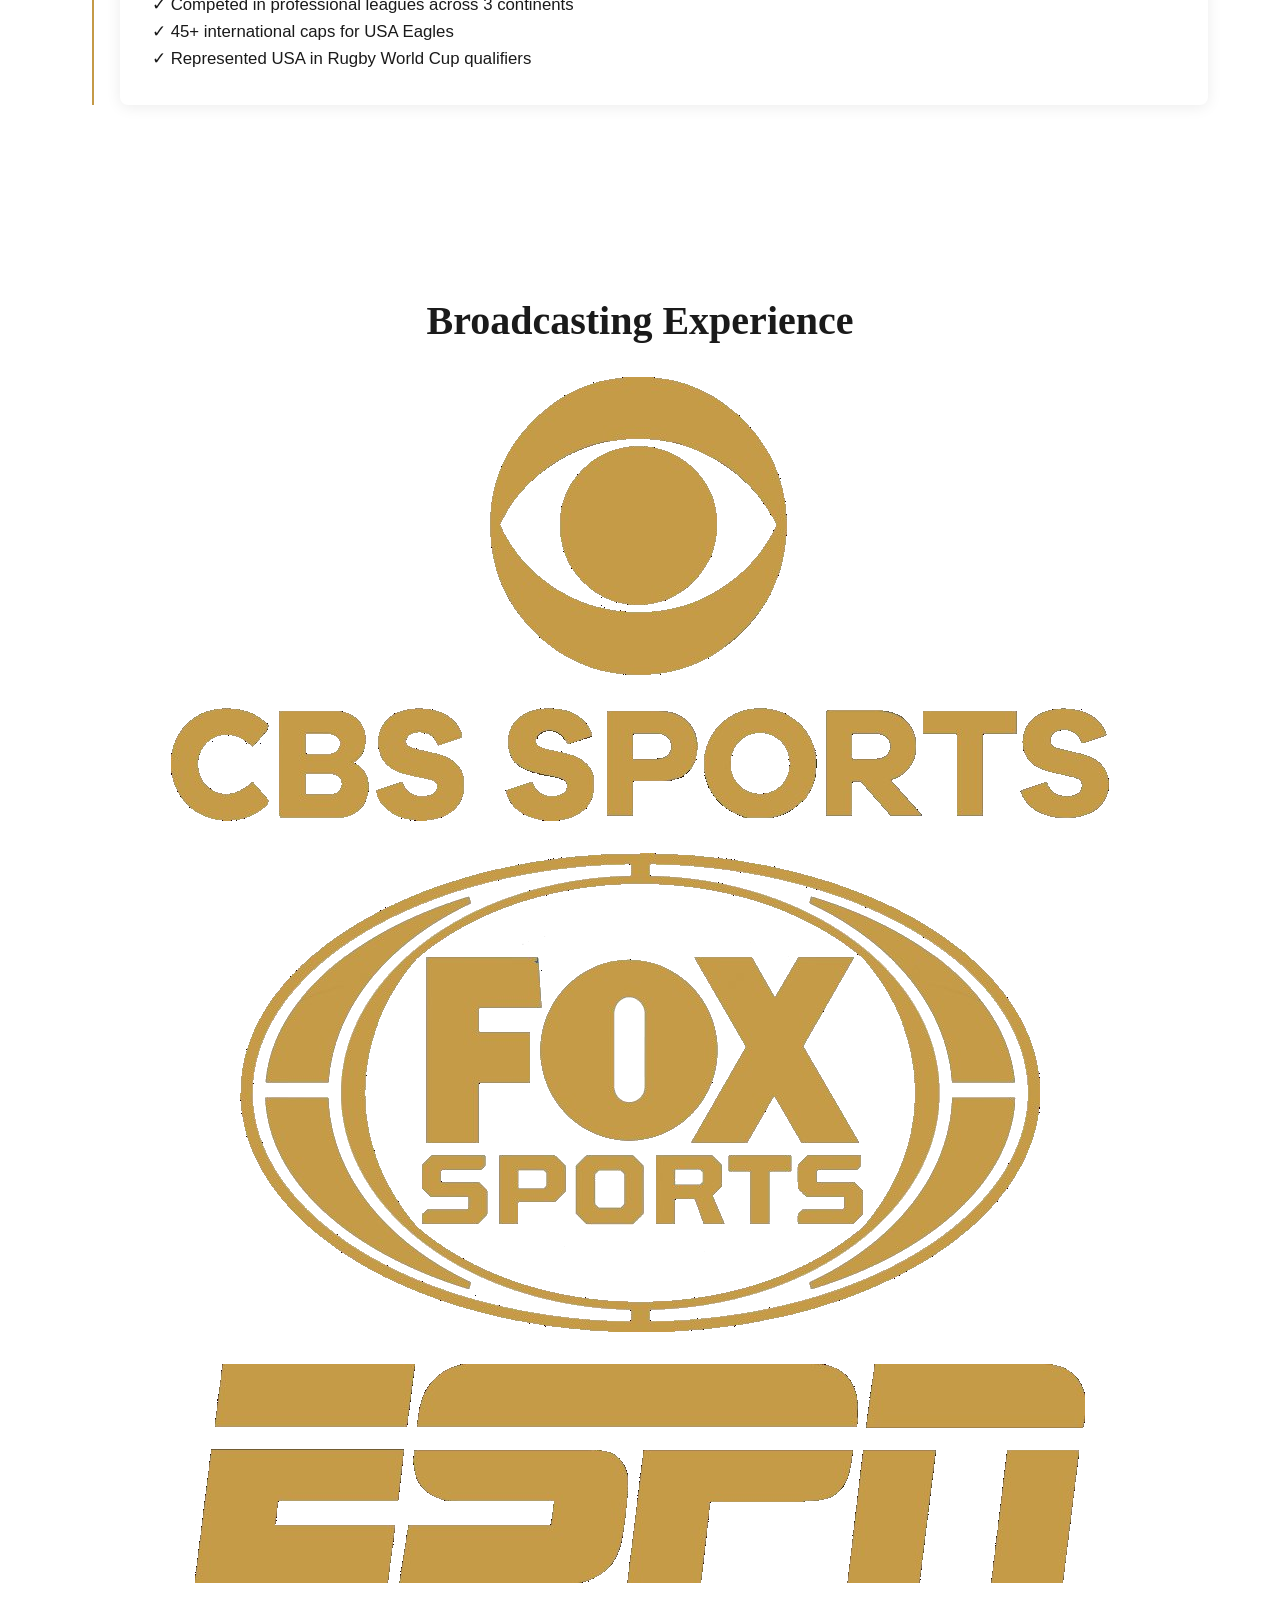
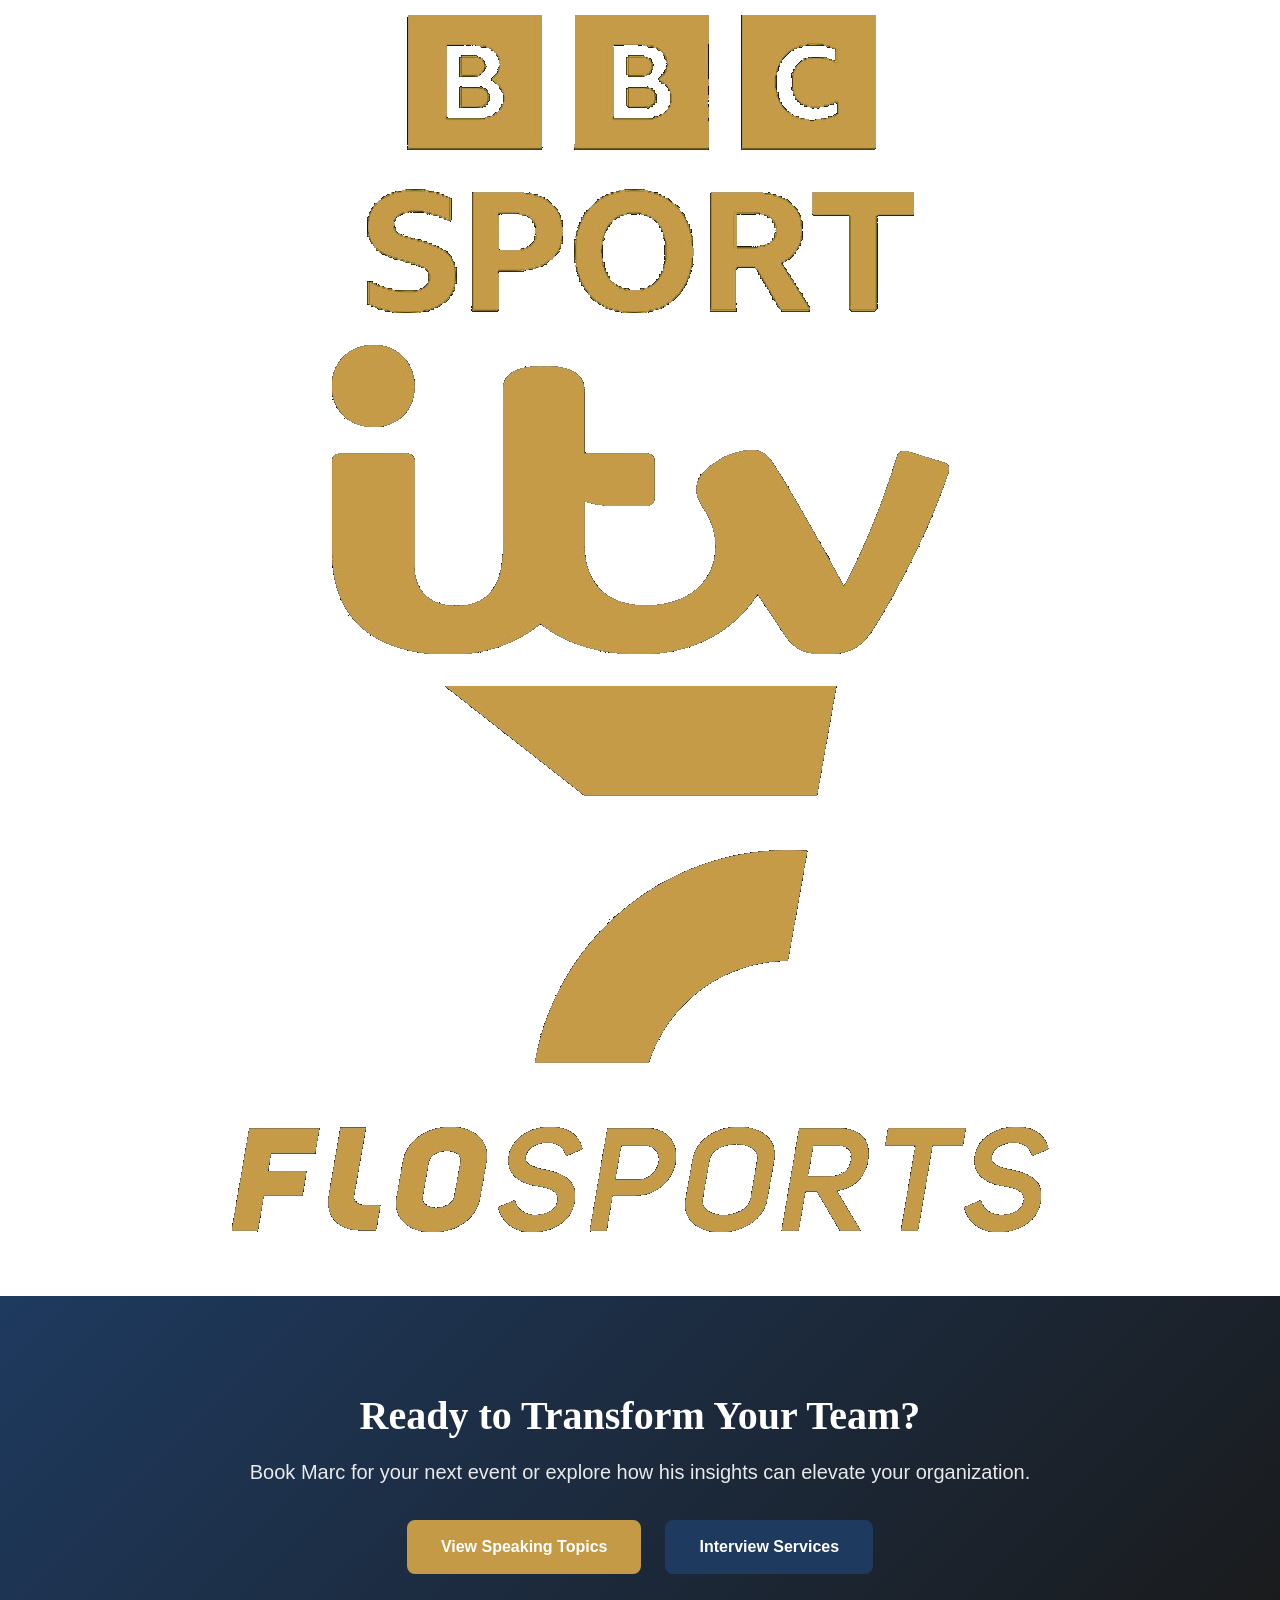
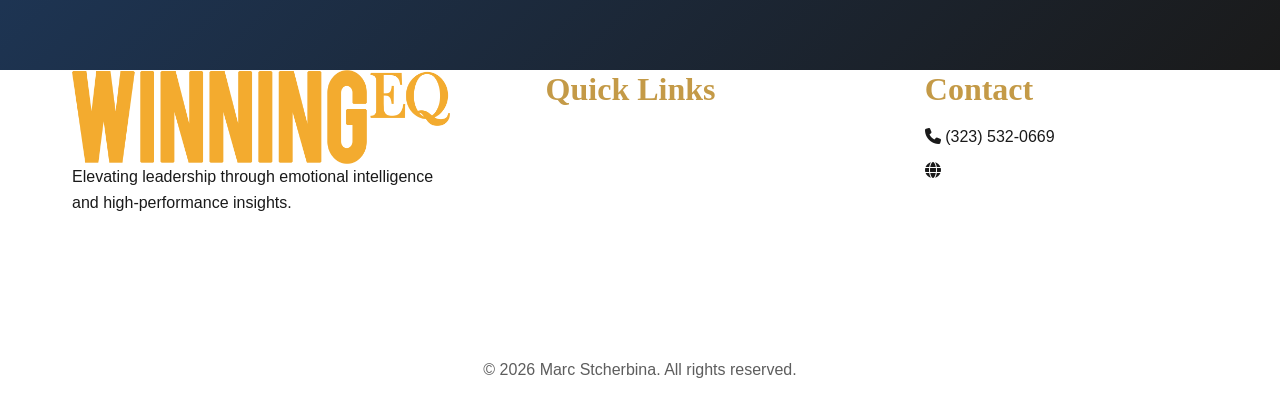
==== commit 2f347df4: "Update about.html" ====
--- a/about.html
+++ b/about.html
@@ -60,7 +60,7 @@
                 
                 <div class="bio-image-single">
                     <!-- Video Section -->
-                    <div class="video-container" style="margin-top: 0;">
+                    <div class="video-container">
                         <div class="custom-video-wrapper" id="originVideoWrapper">
                             <div class="video-overlay" id="originVideoOverlay" onclick="playOriginVideo()">
                                 <img src="https://img.youtube.com/vi/uvu7GZkMbe8/maxresdefault.jpg" alt="Marc Stcherbina Origin Story" class="video-thumbnail">
@@ -159,235 +159,100 @@
                 <div class="timeline-item">
                     <div class="timeline-marker"></div>
                     <div class="timeline-content">
-                        <h3>Sports Broadcasting Career</h3>
-                        <p>Marc's broadcasting career includes work with Fox Sports, ESPN, BBC Sport, CBS Sports, ITV, and ABC Australia. He has covered International rugby matches including European Autumn International series, Pacific Nations Cup in North America and Super Rugby Americas. His domestic professional league experience includes Sydney club rugby, UK & Irish Celtic League, and most recently 8 seasons of Major League Rugby in the USA, interviewing the biggest names in sports, while gaining unprecedented access to championship teams and elite performers.</p>
-                        <p>Marc's range of expertise includes:</p>
+                        <h3>International Rugby Broadcaster & Journalist</h3>
+                        <p>With over two decades broadcasting rugby across multiple continents, Marc covered:</p>
                         <ul>
-                            <li><span style="font-size: 1.3em;">▸</span> Live game coverage and post-game interviews</li>
-                            <li><span style="font-size: 1.3em;">▸</span> Feature interviews with world class athletes and coaches</li>
-                            <li><span style="font-size: 1.3em;">▸</span> Host and reporter for magazine style show</li>
-                            <li><span style="font-size: 1.3em;">▸</span> Narration and voiceover work</li>
-                            <li><span style="font-size: 1.3em;">▸</span> Virtual and in person panel moderation</li>
+                            <li>✓ Rugby World Cups</li>
+                            <li>✓ British & Irish Lions Tours</li>
+                            <li>✓ Major League Rugby & Super Rugby</li>
+                            <li>✓ International Test Matches</li>
+                            <li>✓ Premier League & Championship Rugby</li>
+                            <li>✓ Sevens World Series</li>
                         </ul>
                     </div>
                 </div>
-                
+
                 <div class="timeline-item">
                     <div class="timeline-marker"></div>
                     <div class="timeline-content">
-                        <h3>Professional Rugby Playing Career</h3>
-                        <p>Marc's professional rugby career spanned over a decade across elite competitions in Australia, Europe, and international sevens. He rose through Australia's representative pathways, captaining Australian Schoolboys on multiple occasions before representing Australia A and the national sevens team. Marc played Super Rugby with the NSW Waratahs before competing in top-tier European leagues with clubs including Biarritz, Northampton Saints, Cardiff Blues, and Newport Gwent Dragons. His career included more than 160 professional appearances and a Commonwealth Games bronze medal, forged in high-pressure, high-performance environments.</p>
-                        <p>Marc's playing experience includes:</p>
+                        <h3>Professional Rugby Player</h3>
+                        <p>International rugby career highlights:</p>
                         <ul>
-                            <li>⬭ Leadership roles from national age-group level through senior professional rugby</li>
-                            <li>⬭ Competing in Super Rugby, European club competitions, and international sevens</li>
-                            <li>⬭ Performing under pressure across diverse rugby cultures and team systems</li>
-                            <li>⬭ Representing Australia on the international stage, including Commonwealth Games competition</li>
+                            <li>✓ Captained the USA National Team</li>
+                            <li>✓ Played in England's Premiership</li>
+                            <li>✓ Competed in professional leagues across 3 continents</li>
+                            <li>✓ 45+ international caps for USA Eagles</li>
+                            <li>✓ Represented USA in Rugby World Cup qualifiers</li>
                         </ul>
                     </div>
                 </div>
-                
-                <div class="timeline-item">
-                    <div class="timeline-marker"></div>
-                    <div class="timeline-content">
-                        <h3>Subject Matter Expertise</h3>
-                        <p>Marc's expertise centers on three interconnected areas that define high performance:</p>
-                        <ul>
-                            <li><strong>Leadership Under Pressure:</strong> How elite leaders make decisions when stakes are highest</li>
-                            <li><strong>Emotional Intelligence:</strong> Practical EQ strategies from world-class performers</li>
-                            <li><strong>Championship Cultures:</strong> What separates great teams from good ones</li>
-                            <li><strong>Professional Interviewing:</strong> TV-caliber interview and moderation skills</li>
-                        </ul>
-                    </div>
-                </div>
-            </div>
-        </div>
-    </section>
-
-    <!-- What Makes Marc Different -->
-    <section class="difference-section">
-        <div class="container">
-            <h2 class="section-title">What Makes Marc Different</h2>
-            <div class="difference-grid">
-                <div class="difference-card">
-                    <div class="difference-icon"><i class="fas fa-bullseye"></i></div>
-                    <h3>Real Life Experience</h3>
-                    <p>Marc's keynotes aren't just based on theory or business case studies—they're built on actual lived experience, and conversations with proven champions who've succeeded at the highest level.</p>
-                </div>
-                <div class="difference-card">
-                    <div class="difference-icon"><i class="fas fa-microphone"></i></div>
-                    <h3>Broadcast-Quality Delivery</h3>
-                    <p>With over two decades of live TV experience, Marc brings professional polish, natural storytelling ability, and the presence that comes from interviewing in high-stakes situations.</p>
-                </div>
-                <div class="difference-card">
-                    <div class="difference-icon"><i class="fas fa-briefcase"></i></div>
-                    <h3>Business-Relevant Insights</h3>
-                    <p>Marc has been translating the lessons from his pro athlete career directly to business over the past 9 years as a corporate leadership coach, facilitator and speaker.</p>
-                </div>
-                <div class="difference-card">
-                    <div class="difference-icon"><i class="fas fa-arrows-rotate"></i></div>
-                    <h3>Dual Service Offering</h3>
-                    <p>Marc offers both keynote speaking and professional interview services—bringing value to your event whether you need compelling content delivery or expert guest interviewing.</p>
-                </div>
-            </div>
-        </div>
-    </section>
-
-    <!-- Speaking Topics -->
-    <section class="topics-preview">
-        <div class="container">
-            <h2 class="section-title">Speaking Topics</h2>
-            <div class="topics-grid-two">
-                <div class="topic-card">
-                    <h3><strong>The Enjoyment EQuation™</strong></h3>
-                    <p class="topic-subtitle">Supercharge Your Culture's Competitive Advantage</p>
-                    <p>Learn why work enjoyment is more than just a "nice to have", and how to create it on every level.</p>
-                    <a href="speaking.html#keynote-1" class="btn-link">Learn More →</a>
-                </div>
-                <div class="topic-card">
-                    <h3><strong>The Cohesion EQuation™</strong></h3>
-                    <p class="topic-subtitle">The Formula For Peak Performing Teams</p>
-                    <p>Discover the secrets of truly cohesive teams and watch your results skyrocket.</p>
-                    <a href="speaking.html#keynote-2" class="btn-link">Learn More →</a>
-                </div>
-            </div>
-            <div style="text-align: center; margin-top: 2rem;">
-                <a href="speaking.html" class="btn-primary">View All Speaking Topics</a>
-            </div>
-        </div>
-    </section>
-
-    <!-- Client Testimonials -->
-    <section class="testimonials-section">
-        <div class="container">
-            <h2 class="section-title">What Clients Say</h2>
-            <div class="testimonials-carousel-wrapper">
-                <button class="carousel-btn carousel-btn-prev">‹</button>
-                <div class="testimonials-carousel">
-                    <div class="testimonial-card active">
-                        <p class="testimonial-text">"It was really great and I thought the participation from everyone at the company was awesome. Marc did a really great job of getting through the content, making it engaging, but also making himself super available and present. I also love that he took time at the end to spend time with people. He did a wonderful job."</p>
-                        <div class="testimonial-author">
-                            <strong>Solera Health employee</strong>
-                        </div>
-                    </div>
-                    <div class="testimonial-card">
-                        <p class="testimonial-text">"I thought Marc was magnetic and engaging!"</p>
-                        <div class="testimonial-author">
-                            <strong>Salsify employee</strong>
-                        </div>
-                    </div>
-                    <div class="testimonial-card">
-                        <p class="testimonial-text">"Marc seems like an awesome person."</p>
-                        <div class="testimonial-author">
-                            <strong>Signifyd employee</strong>
-                        </div>
-                    </div>
-                    <div class="testimonial-card">
-                        <p class="testimonial-text">"I really took away so much and it made me feel better to even just attend!"</p>
-                        <div class="testimonial-author">
-                            <strong>Manychat employee</strong>
-                        </div>
-                    </div>
-                    <div class="testimonial-card">
-                        <p class="testimonial-text">"Marc was a tremendous speaker"<br>"Marc is a wonderful presenter!"<br>"Marc rocks!"<br>"I found the speaker relatable and easy to listen to."</p>
-                        <div class="testimonial-author">
-                            <strong>FNBO Employees</strong>
-                        </div>
-                    </div>
-                    <div class="testimonial-card">
-                        <p class="testimonial-text">"Marc has a presentation style that is genuine, natural, and invites participation (participants asked questions well past time and he was so open and inviting with that). His content and communication was concise and straightforward without it feeling like it lacked depth AND not talking it to death."</p>
-                        <div class="testimonial-author">
-                            <strong>FNBO Director</strong>
-                        </div>
-                    </div>
-                </div>
-                <button class="carousel-btn carousel-btn-next">›</button>
-            </div>
-            <div class="carousel-dots"></div>
+            </div>
         </div>
     </section>
 
     <!-- Media Credentials -->
     <section class="credentials-section">
         <div class="container">
-            <h2 class="section-title">Media Credentials</h2>
-            <div class="media-logos-grid">
-                <!-- Row 1 -->
-                <div class="media-logo-item">
-                    <img src="images/fox-sports-logo.png" alt="Fox Sports">
-                    <p>TV Host<br>Reporter<br>Color Analyst</p>
-                </div>
-                <div class="media-logo-item">
-                    <img src="images/espn-logo.png" alt="ESPN">
-                    <p>Play By Play<br>Color Analyst</p>
-                </div>
-                <div class="media-logo-item">
-                    <img src="images/bbc-sport-logo.png" alt="BBC Sport">
-                    <p>Color Analyst</p>
-                </div>
-                <div class="media-logo-item">
-                    <img src="images/cbs-sports-logo.png" alt="CBS Sports">
-                    <p>Play By Play<br>Color Analyst</p>
-                </div>
-                
-                <!-- Row 2 -->
-                <div class="media-logo-item">
-                    <img src="images/itv-logo.png" alt="ITV">
-                    <p>Color Analyst</p>
-                </div>
-                <div class="media-logo-item">
-                    <img src="images/abc-australia-logo.png" alt="ABC Australia">
-                    <p>Color Analyst</p>
-                </div>
-                <div class="media-logo-item">
-                    <img src="images/flo-sports-logo.png" alt="Flo Sports">
-                    <p>Color Analyst<br>Sideline Reporter</p>
-                </div>
-                <div class="media-logo-item">
-                    <img src="images/bbc-radio-logo.png" alt="BBC Radio">
-                    <p>Analyst</p>
-                </div>
-            </div>
-        </div>
-    </section>
-
-    <!-- Call to Action -->
-    <section class="cta-section" id="contact">
-        <div class="container">
-            <h2>Let's Work Together</h2>
-            <p>Whether you need a keynote speaker or professional interviewer, let's discuss how we can make your event exceptional.</p>
-            <div class="cta-buttons">
-                <a href="keynote-contact.html" class="btn-primary">Contact For Keynotes</a>
-                <a href="interview-contact.html" class="btn-secondary">Contact For Interviews</a>
-            </div>
-            <div class="cta-buttons" style="margin-top: 1.5rem; justify-content: center;">
-                <a href="https://calendly.com/marc-winningeq/30-minute-connection-call?month=2026-02" target="_blank" class="btn-calendly">Schedule a Call</a>
+            <h2 class="section-title">Broadcasting Experience</h2>
+            <div class="media-logos">
+                <img src="images/cbs-sports-logo.png" alt="CBS Sports">
+                <img src="images/fox-sports-logo.png" alt="FOX Sports">
+                <img src="images/espn-logo.png" alt="ESPN">
+                <img src="images/bbc-sport-logo.png" alt="BBC Sport">
+                <img src="images/itv-logo.png" alt="ITV">
+                <img src="images/flo-sports-logo.png" alt="FloSports">
+            </div>
+        </div>
+    </section>
+
+    <!-- CTA Section -->
+    <section class="cta-section">
+        <div class="container">
+            <div class="cta-content">
+                <h2>Ready to Transform Your Team?</h2>
+                <p>Book Marc for your next event or explore how his insights can elevate your organization.</p>
+                <div class="cta-buttons">
+                    <a href="speaking.html" class="btn-primary">View Speaking Topics</a>
+                    <a href="interviews.html" class="btn-secondary">Interview Services</a>
+                </div>
             </div>
         </div>
     </section>
 
     <!-- Footer -->
-    <footer class="footer">
+    <footer class="site-footer">
         <div class="container">
             <div class="footer-content">
                 <div class="footer-section">
-                    <h3>WinningEQ</h3>
-                    <p>Keynote speaking and interview services focused on leadership under pressure and emotional intelligence.</p>
+                    <img src="images/logo.png" alt="WinningEQ" class="footer-logo">
+                    <p>Elevating leadership through emotional intelligence and high-performance insights.</p>
+                    <div class="social-links">
+                        <a href="https://www.linkedin.com/in/marc-stcherbina-53199838/" target="_blank" aria-label="LinkedIn">
+                            <i class="fab fa-linkedin"></i>
+                        </a>
+                        <a href="https://www.instagram.com/yogslife/" target="_blank" aria-label="Instagram">
+                            <i class="fab fa-instagram"></i>
+                        </a>
+                        <a href="https://substack.com/@marcstcherbina" target="_blank" aria-label="Substack">
+                            <i class="fas fa-envelope"></i>
+                        </a>
+                    </div>
                 </div>
                 <div class="footer-section">
-                    <h4>Services</h4>
+                    <h3>Quick Links</h3>
                     <ul>
-                        <li><a href="speaking.html">Speaking Engagements</a></li>
-                        <li><a href="interviews.html">Interviews & Moderation</a></li>
+                        <li><a href="index.html">Home</a></li>
+                        <li><a href="speaking.html">Speaking</a></li>
+                        <li><a href="interviews.html">Interviews</a></li>
                         <li><a href="about.html">About Marc</a></li>
+                        <li><a href="contact.html">Contact</a></li>
                     </ul>
                 </div>
                 <div class="footer-section">
-                    <h4>Connect</h4>
+                    <h3>Contact</h3>
                     <ul>
-                        <li><a href="contact.html">Contact Us</a></li>
-                        <li><a href="https://www.linkedin.com/in/marc-stcherbina-53199838/" target="_blank">LinkedIn</a></li>
-                        <li><a href="https://www.instagram.com/yogslife/" target="_blank">Instagram</a></li>
+                        <li><i class="fas fa-phone"></i> (323) 532-0669</li>
+                        <li><i class="fas fa-globe"></i> <a href="https://winningeq.com">winningeq.com</a></li>
                     </ul>
                 </div>
             </div>
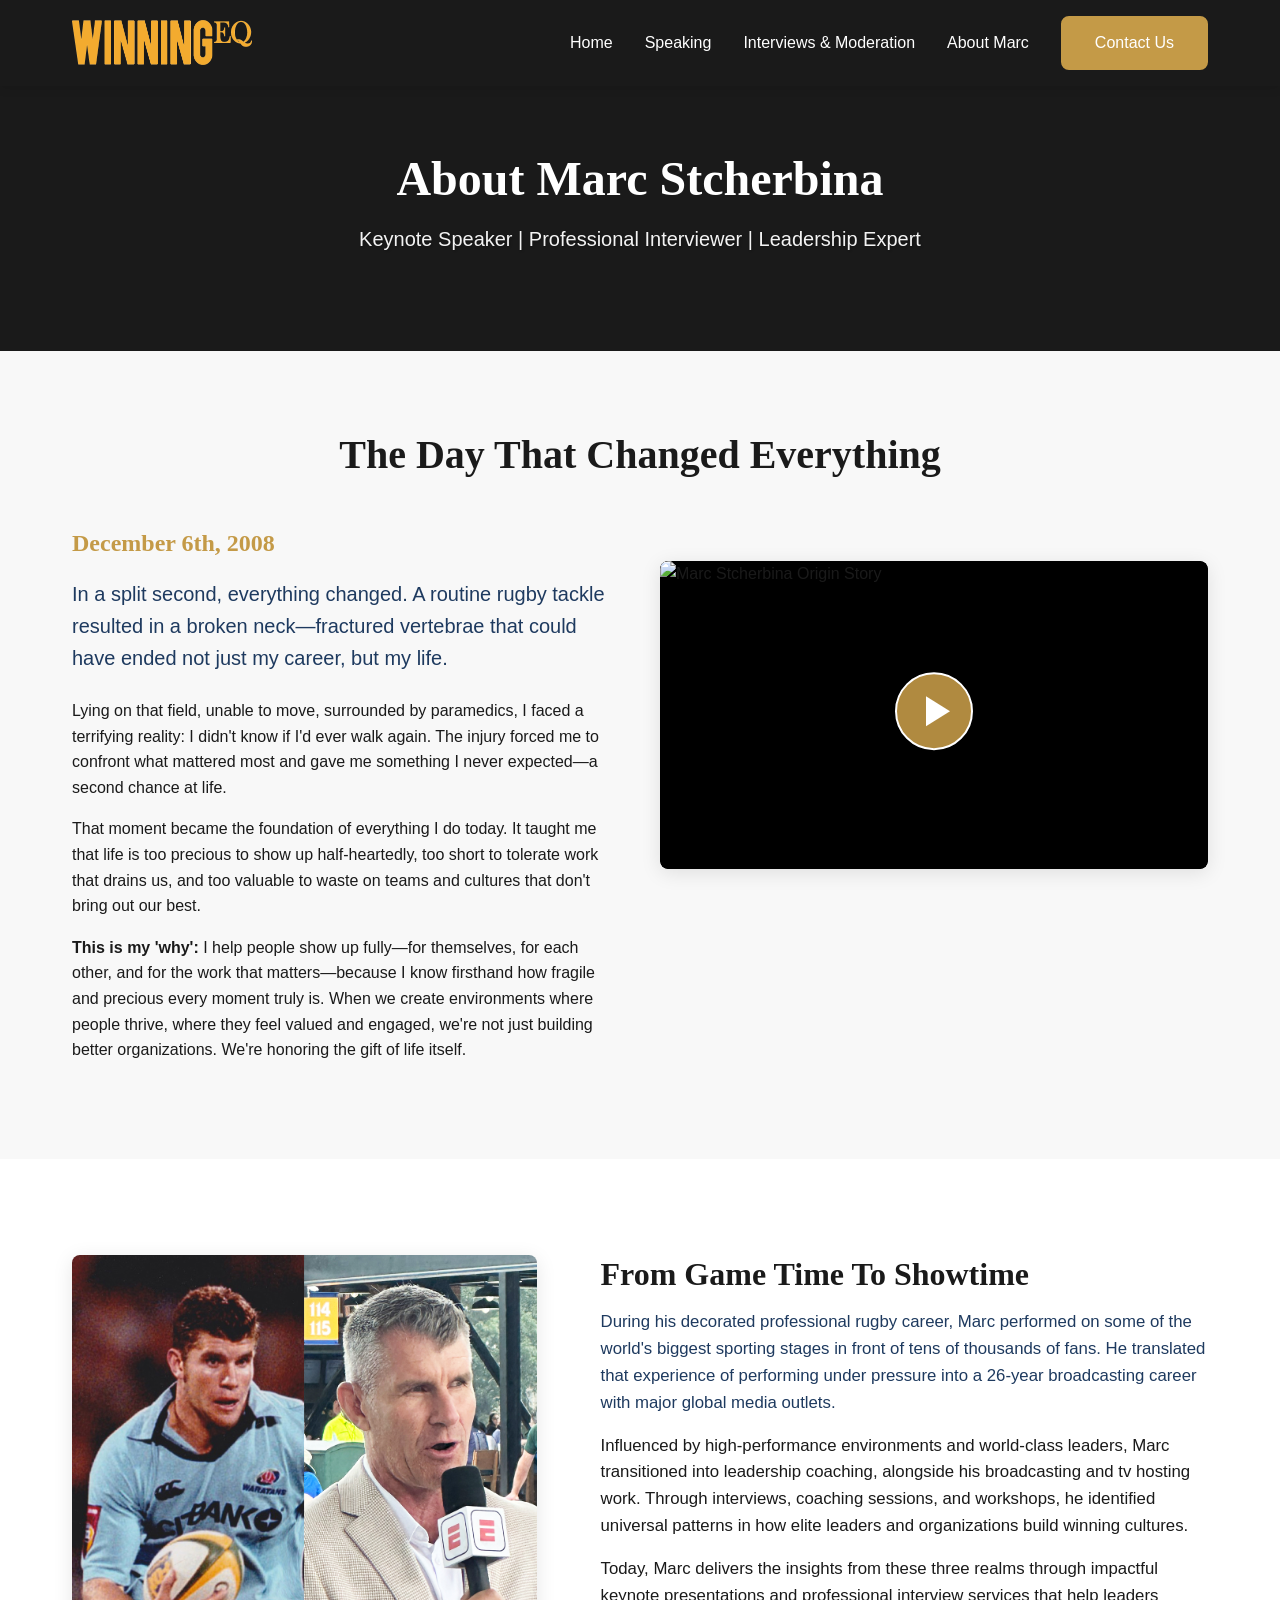
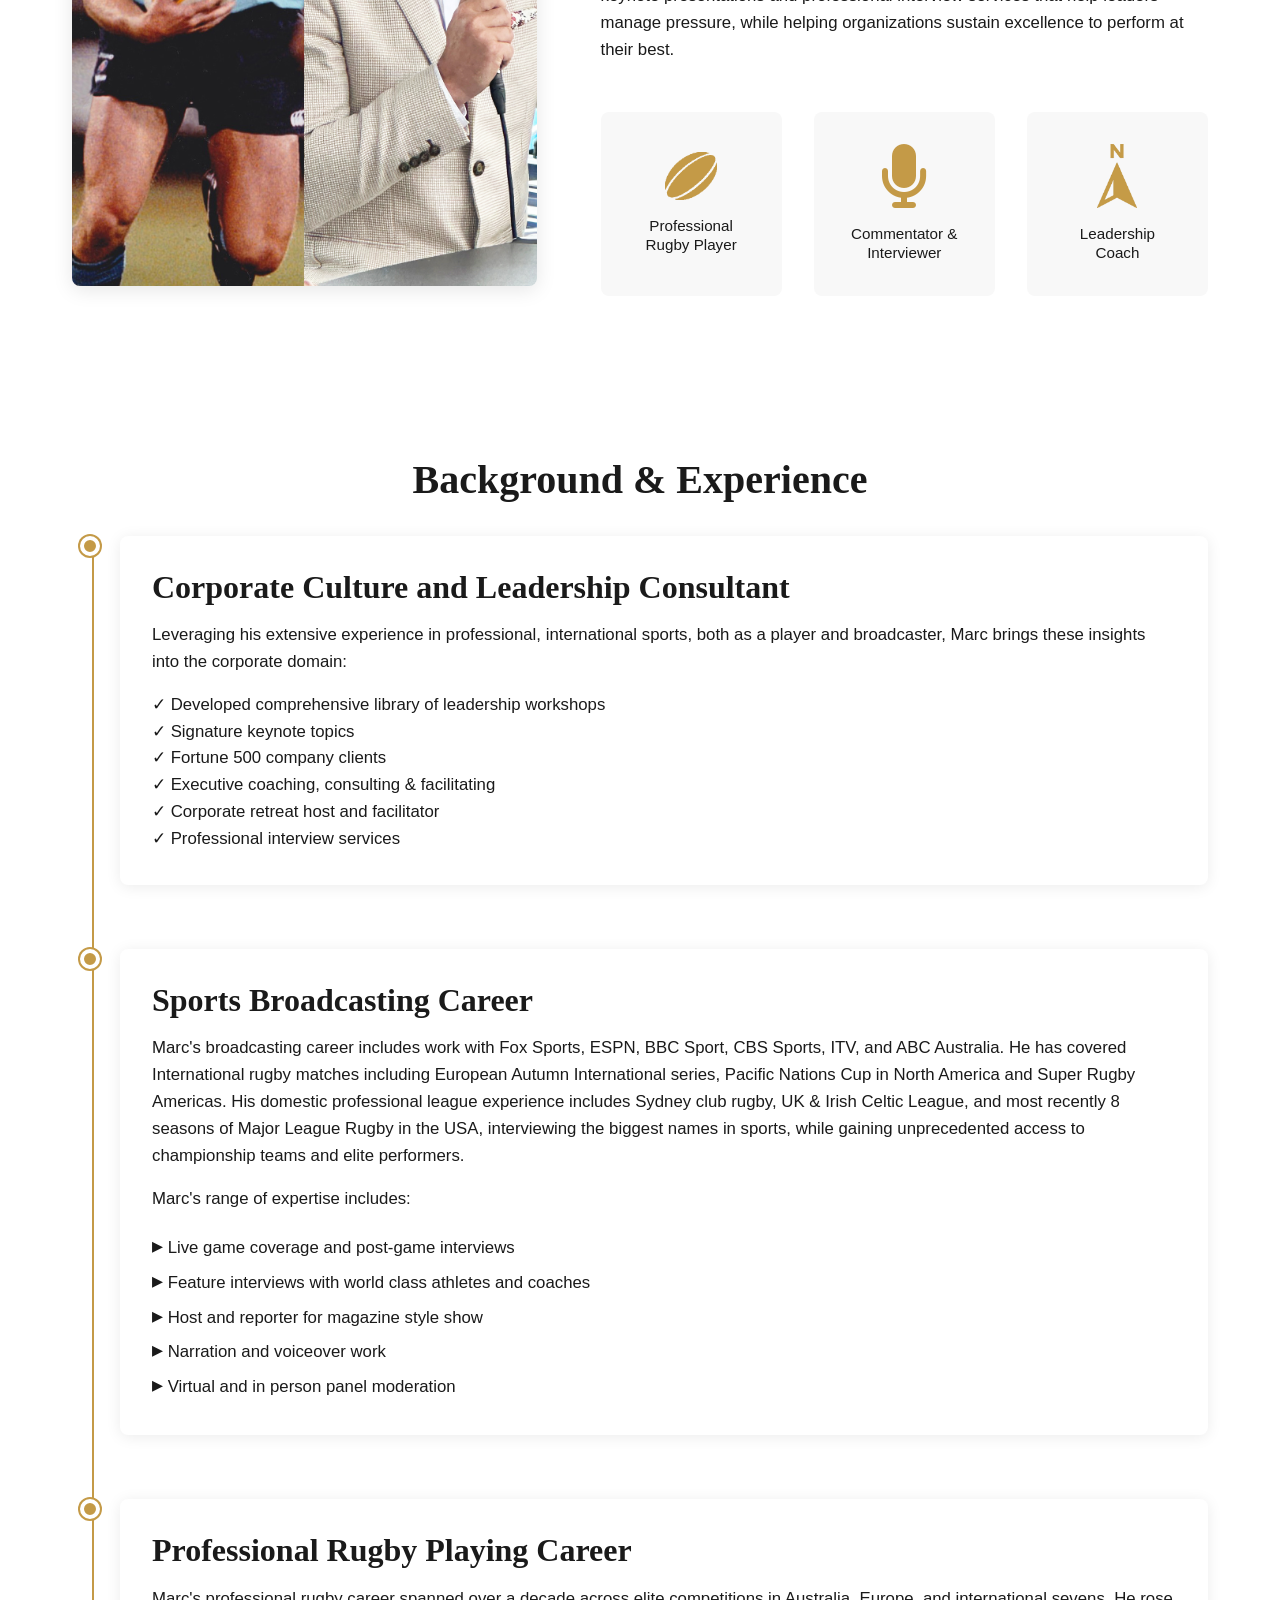
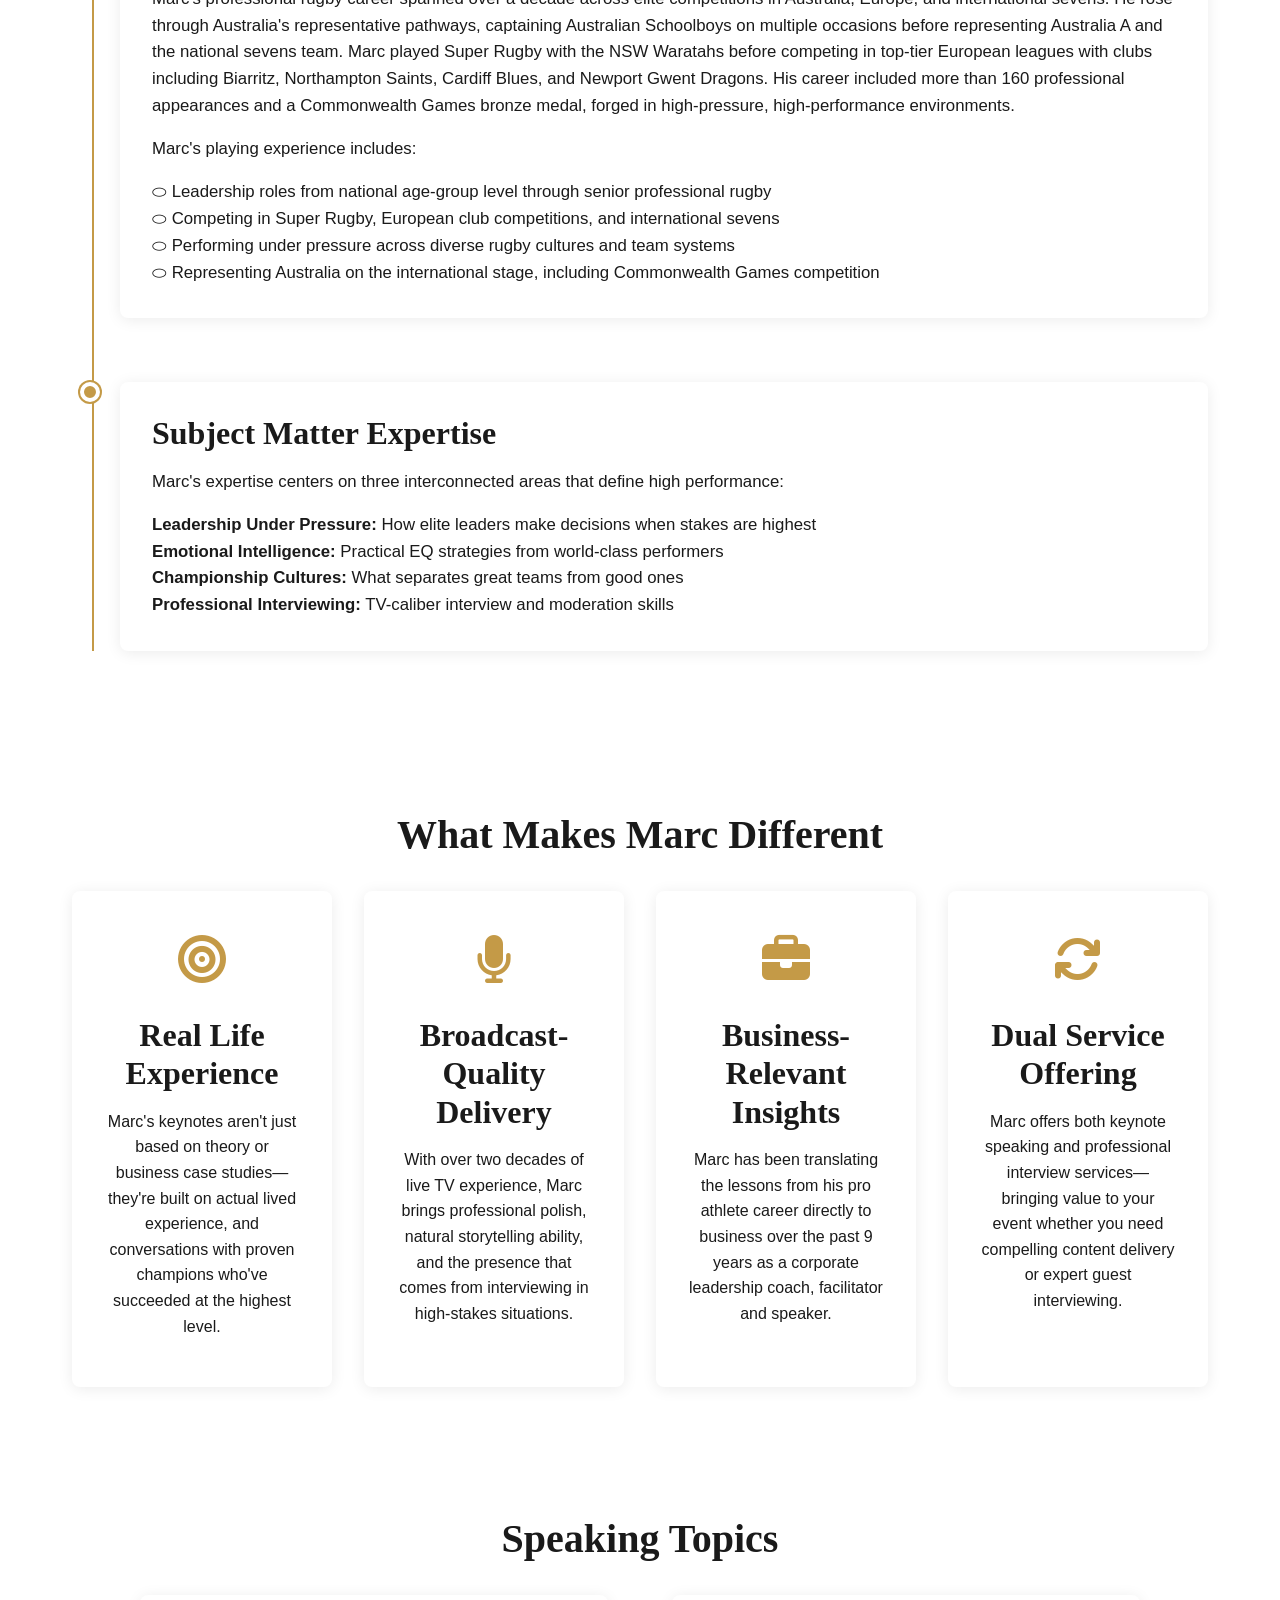
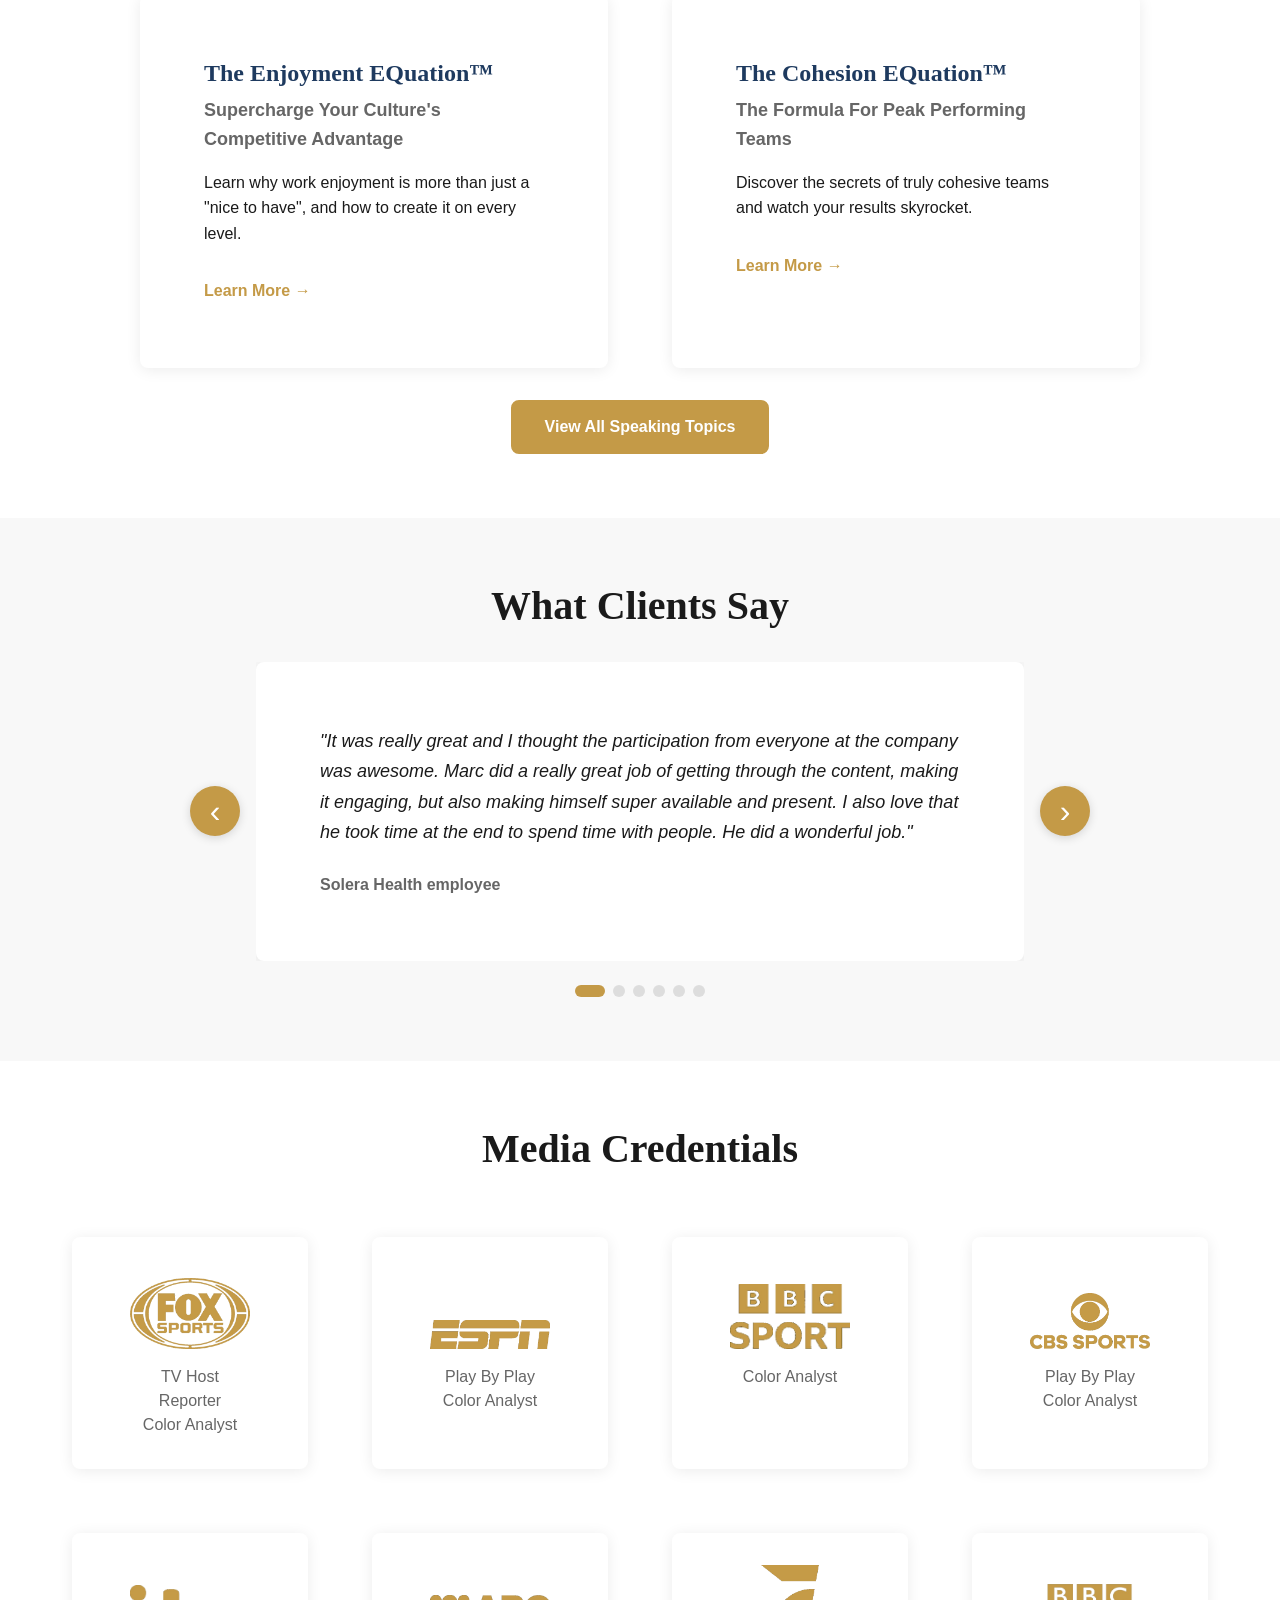
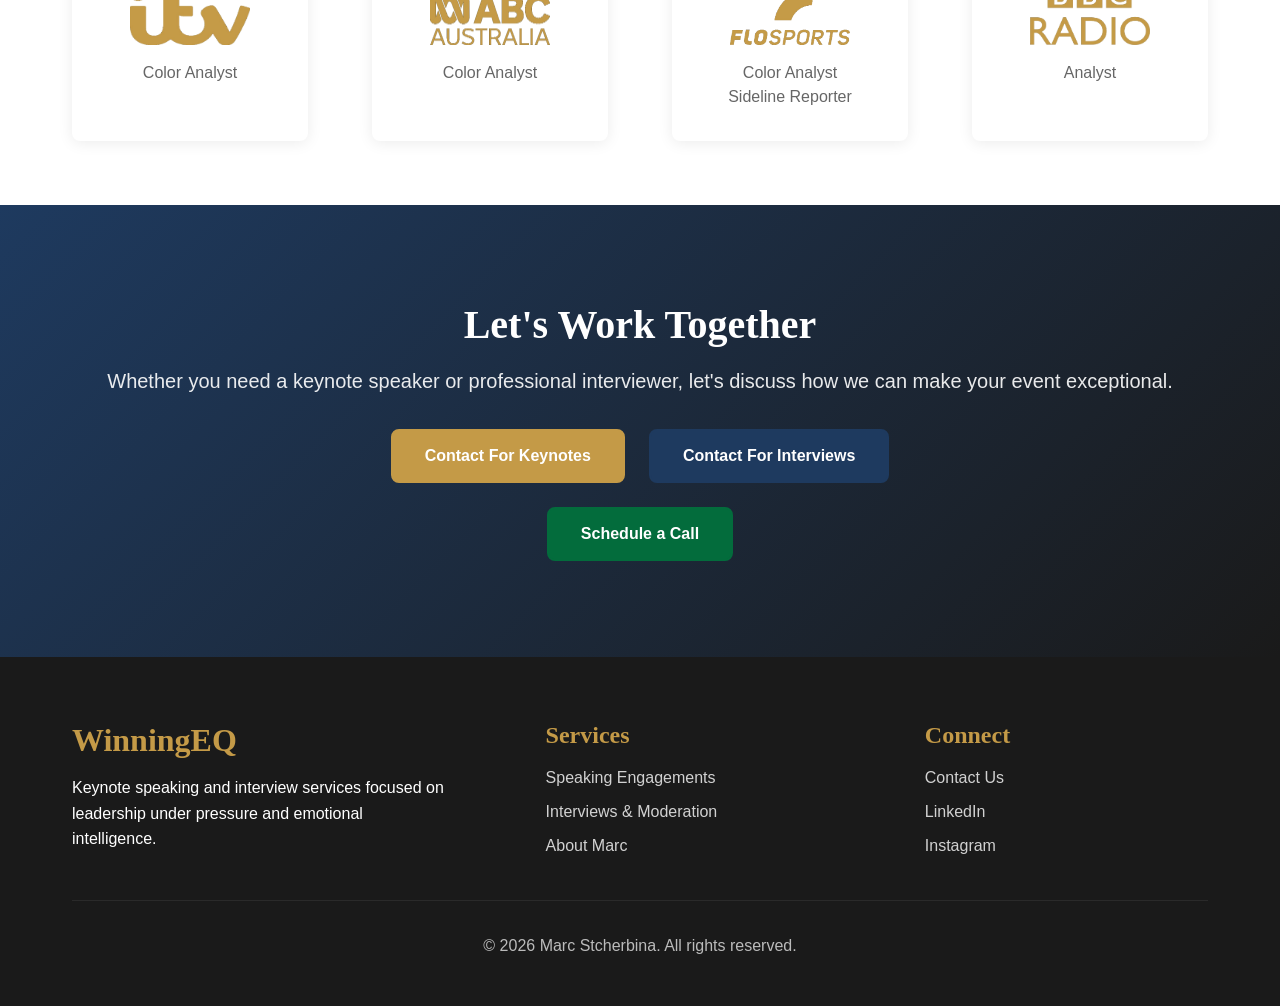
==== commit 345ab5a9: "Update about.html" ====
--- a/about.html
+++ b/about.html
@@ -45,8 +45,9 @@
         <div class="container">
             <h2 class="section-title" style="text-align: center; margin-bottom: 50px;">The Day That Changed Everything</h2>
             
-            <div class="bio-content">
-                <div class="bio-text-right">
+            <div style="display: grid; grid-template-columns: 1fr 1fr; gap: 40px; align-items: start;">
+                <!-- Left Column: Text -->
+                <div>
                     <h3 style="color: #c49a47; font-size: 24px; margin-bottom: 20px;">December 6th, 2008</h3>
                     
                     <p class="lead">In a split second, everything changed. A routine rugby tackle resulted in a broken neck—fractured vertebrae that could have ended not just my career, but my life.</p>
@@ -58,8 +59,8 @@
                     <p><strong>This is my 'why':</strong> I help people show up fully—for themselves, for each other, and for the work that matters—because I know firsthand how fragile and precious every moment truly is. When we create environments where people thrive, where they feel valued and engaged, we're not just building better organizations. We're honoring the gift of life itself.</p>
                 </div>
                 
-                <div class="bio-image-single">
-                    <!-- Video Section -->
+                <!-- Right Column: Video -->
+                <div>
                     <div class="video-container">
                         <div class="custom-video-wrapper" id="originVideoWrapper">
                             <div class="video-overlay" id="originVideoOverlay" onclick="playOriginVideo()">
@@ -159,100 +160,235 @@
                 <div class="timeline-item">
                     <div class="timeline-marker"></div>
                     <div class="timeline-content">
-                        <h3>International Rugby Broadcaster & Journalist</h3>
-                        <p>With over two decades broadcasting rugby across multiple continents, Marc covered:</p>
+                        <h3>Sports Broadcasting Career</h3>
+                        <p>Marc's broadcasting career includes work with Fox Sports, ESPN, BBC Sport, CBS Sports, ITV, and ABC Australia. He has covered International rugby matches including European Autumn International series, Pacific Nations Cup in North America and Super Rugby Americas. His domestic professional league experience includes Sydney club rugby, UK & Irish Celtic League, and most recently 8 seasons of Major League Rugby in the USA, interviewing the biggest names in sports, while gaining unprecedented access to championship teams and elite performers.</p>
+                        <p>Marc's range of expertise includes:</p>
                         <ul>
-                            <li>✓ Rugby World Cups</li>
-                            <li>✓ British & Irish Lions Tours</li>
-                            <li>✓ Major League Rugby & Super Rugby</li>
-                            <li>✓ International Test Matches</li>
-                            <li>✓ Premier League & Championship Rugby</li>
-                            <li>✓ Sevens World Series</li>
+                            <li><span style="font-size: 1.3em;">▸</span> Live game coverage and post-game interviews</li>
+                            <li><span style="font-size: 1.3em;">▸</span> Feature interviews with world class athletes and coaches</li>
+                            <li><span style="font-size: 1.3em;">▸</span> Host and reporter for magazine style show</li>
+                            <li><span style="font-size: 1.3em;">▸</span> Narration and voiceover work</li>
+                            <li><span style="font-size: 1.3em;">▸</span> Virtual and in person panel moderation</li>
                         </ul>
                     </div>
                 </div>
-
+                
                 <div class="timeline-item">
                     <div class="timeline-marker"></div>
                     <div class="timeline-content">
-                        <h3>Professional Rugby Player</h3>
-                        <p>International rugby career highlights:</p>
+                        <h3>Professional Rugby Playing Career</h3>
+                        <p>Marc's professional rugby career spanned over a decade across elite competitions in Australia, Europe, and international sevens. He rose through Australia's representative pathways, captaining Australian Schoolboys on multiple occasions before representing Australia A and the national sevens team. Marc played Super Rugby with the NSW Waratahs before competing in top-tier European leagues with clubs including Biarritz, Northampton Saints, Cardiff Blues, and Newport Gwent Dragons. His career included more than 160 professional appearances and a Commonwealth Games bronze medal, forged in high-pressure, high-performance environments.</p>
+                        <p>Marc's playing experience includes:</p>
                         <ul>
-                            <li>✓ Captained the USA National Team</li>
-                            <li>✓ Played in England's Premiership</li>
-                            <li>✓ Competed in professional leagues across 3 continents</li>
-                            <li>✓ 45+ international caps for USA Eagles</li>
-                            <li>✓ Represented USA in Rugby World Cup qualifiers</li>
+                            <li>⬭ Leadership roles from national age-group level through senior professional rugby</li>
+                            <li>⬭ Competing in Super Rugby, European club competitions, and international sevens</li>
+                            <li>⬭ Performing under pressure across diverse rugby cultures and team systems</li>
+                            <li>⬭ Representing Australia on the international stage, including Commonwealth Games competition</li>
                         </ul>
                     </div>
                 </div>
-            </div>
+                
+                <div class="timeline-item">
+                    <div class="timeline-marker"></div>
+                    <div class="timeline-content">
+                        <h3>Subject Matter Expertise</h3>
+                        <p>Marc's expertise centers on three interconnected areas that define high performance:</p>
+                        <ul>
+                            <li><strong>Leadership Under Pressure:</strong> How elite leaders make decisions when stakes are highest</li>
+                            <li><strong>Emotional Intelligence:</strong> Practical EQ strategies from world-class performers</li>
+                            <li><strong>Championship Cultures:</strong> What separates great teams from good ones</li>
+                            <li><strong>Professional Interviewing:</strong> TV-caliber interview and moderation skills</li>
+                        </ul>
+                    </div>
+                </div>
+            </div>
+        </div>
+    </section>
+
+    <!-- What Makes Marc Different -->
+    <section class="difference-section">
+        <div class="container">
+            <h2 class="section-title">What Makes Marc Different</h2>
+            <div class="difference-grid">
+                <div class="difference-card">
+                    <div class="difference-icon"><i class="fas fa-bullseye"></i></div>
+                    <h3>Real Life Experience</h3>
+                    <p>Marc's keynotes aren't just based on theory or business case studies—they're built on actual lived experience, and conversations with proven champions who've succeeded at the highest level.</p>
+                </div>
+                <div class="difference-card">
+                    <div class="difference-icon"><i class="fas fa-microphone"></i></div>
+                    <h3>Broadcast-Quality Delivery</h3>
+                    <p>With over two decades of live TV experience, Marc brings professional polish, natural storytelling ability, and the presence that comes from interviewing in high-stakes situations.</p>
+                </div>
+                <div class="difference-card">
+                    <div class="difference-icon"><i class="fas fa-briefcase"></i></div>
+                    <h3>Business-Relevant Insights</h3>
+                    <p>Marc has been translating the lessons from his pro athlete career directly to business over the past 9 years as a corporate leadership coach, facilitator and speaker.</p>
+                </div>
+                <div class="difference-card">
+                    <div class="difference-icon"><i class="fas fa-arrows-rotate"></i></div>
+                    <h3>Dual Service Offering</h3>
+                    <p>Marc offers both keynote speaking and professional interview services—bringing value to your event whether you need compelling content delivery or expert guest interviewing.</p>
+                </div>
+            </div>
+        </div>
+    </section>
+
+    <!-- Speaking Topics -->
+    <section class="topics-preview">
+        <div class="container">
+            <h2 class="section-title">Speaking Topics</h2>
+            <div class="topics-grid-two">
+                <div class="topic-card">
+                    <h3><strong>The Enjoyment EQuation™</strong></h3>
+                    <p class="topic-subtitle">Supercharge Your Culture's Competitive Advantage</p>
+                    <p>Learn why work enjoyment is more than just a "nice to have", and how to create it on every level.</p>
+                    <a href="speaking.html#keynote-1" class="btn-link">Learn More →</a>
+                </div>
+                <div class="topic-card">
+                    <h3><strong>The Cohesion EQuation™</strong></h3>
+                    <p class="topic-subtitle">The Formula For Peak Performing Teams</p>
+                    <p>Discover the secrets of truly cohesive teams and watch your results skyrocket.</p>
+                    <a href="speaking.html#keynote-2" class="btn-link">Learn More →</a>
+                </div>
+            </div>
+            <div style="text-align: center; margin-top: 2rem;">
+                <a href="speaking.html" class="btn-primary">View All Speaking Topics</a>
+            </div>
+        </div>
+    </section>
+
+    <!-- Client Testimonials -->
+    <section class="testimonials-section">
+        <div class="container">
+            <h2 class="section-title">What Clients Say</h2>
+            <div class="testimonials-carousel-wrapper">
+                <button class="carousel-btn carousel-btn-prev">‹</button>
+                <div class="testimonials-carousel">
+                    <div class="testimonial-card active">
+                        <p class="testimonial-text">"It was really great and I thought the participation from everyone at the company was awesome. Marc did a really great job of getting through the content, making it engaging, but also making himself super available and present. I also love that he took time at the end to spend time with people. He did a wonderful job."</p>
+                        <div class="testimonial-author">
+                            <strong>Solera Health employee</strong>
+                        </div>
+                    </div>
+                    <div class="testimonial-card">
+                        <p class="testimonial-text">"I thought Marc was magnetic and engaging!"</p>
+                        <div class="testimonial-author">
+                            <strong>Salsify employee</strong>
+                        </div>
+                    </div>
+                    <div class="testimonial-card">
+                        <p class="testimonial-text">"Marc seems like an awesome person."</p>
+                        <div class="testimonial-author">
+                            <strong>Signifyd employee</strong>
+                        </div>
+                    </div>
+                    <div class="testimonial-card">
+                        <p class="testimonial-text">"I really took away so much and it made me feel better to even just attend!"</p>
+                        <div class="testimonial-author">
+                            <strong>Manychat employee</strong>
+                        </div>
+                    </div>
+                    <div class="testimonial-card">
+                        <p class="testimonial-text">"Marc was a tremendous speaker"<br>"Marc is a wonderful presenter!"<br>"Marc rocks!"<br>"I found the speaker relatable and easy to listen to."</p>
+                        <div class="testimonial-author">
+                            <strong>FNBO Employees</strong>
+                        </div>
+                    </div>
+                    <div class="testimonial-card">
+                        <p class="testimonial-text">"Marc has a presentation style that is genuine, natural, and invites participation (participants asked questions well past time and he was so open and inviting with that). His content and communication was concise and straightforward without it feeling like it lacked depth AND not talking it to death."</p>
+                        <div class="testimonial-author">
+                            <strong>FNBO Director</strong>
+                        </div>
+                    </div>
+                </div>
+                <button class="carousel-btn carousel-btn-next">›</button>
+            </div>
+            <div class="carousel-dots"></div>
         </div>
     </section>
 
     <!-- Media Credentials -->
     <section class="credentials-section">
         <div class="container">
-            <h2 class="section-title">Broadcasting Experience</h2>
-            <div class="media-logos">
-                <img src="images/cbs-sports-logo.png" alt="CBS Sports">
-                <img src="images/fox-sports-logo.png" alt="FOX Sports">
-                <img src="images/espn-logo.png" alt="ESPN">
-                <img src="images/bbc-sport-logo.png" alt="BBC Sport">
-                <img src="images/itv-logo.png" alt="ITV">
-                <img src="images/flo-sports-logo.png" alt="FloSports">
-            </div>
-        </div>
-    </section>
-
-    <!-- CTA Section -->
-    <section class="cta-section">
-        <div class="container">
-            <div class="cta-content">
-                <h2>Ready to Transform Your Team?</h2>
-                <p>Book Marc for your next event or explore how his insights can elevate your organization.</p>
-                <div class="cta-buttons">
-                    <a href="speaking.html" class="btn-primary">View Speaking Topics</a>
-                    <a href="interviews.html" class="btn-secondary">Interview Services</a>
-                </div>
+            <h2 class="section-title">Media Credentials</h2>
+            <div class="media-logos-grid">
+                <!-- Row 1 -->
+                <div class="media-logo-item">
+                    <img src="images/fox-sports-logo.png" alt="Fox Sports">
+                    <p>TV Host<br>Reporter<br>Color Analyst</p>
+                </div>
+                <div class="media-logo-item">
+                    <img src="images/espn-logo.png" alt="ESPN">
+                    <p>Play By Play<br>Color Analyst</p>
+                </div>
+                <div class="media-logo-item">
+                    <img src="images/bbc-sport-logo.png" alt="BBC Sport">
+                    <p>Color Analyst</p>
+                </div>
+                <div class="media-logo-item">
+                    <img src="images/cbs-sports-logo.png" alt="CBS Sports">
+                    <p>Play By Play<br>Color Analyst</p>
+                </div>
+                
+                <!-- Row 2 -->
+                <div class="media-logo-item">
+                    <img src="images/itv-logo.png" alt="ITV">
+                    <p>Color Analyst</p>
+                </div>
+                <div class="media-logo-item">
+                    <img src="images/abc-australia-logo.png" alt="ABC Australia">
+                    <p>Color Analyst</p>
+                </div>
+                <div class="media-logo-item">
+                    <img src="images/flo-sports-logo.png" alt="Flo Sports">
+                    <p>Color Analyst<br>Sideline Reporter</p>
+                </div>
+                <div class="media-logo-item">
+                    <img src="images/bbc-radio-logo.png" alt="BBC Radio">
+                    <p>Analyst</p>
+                </div>
+            </div>
+        </div>
+    </section>
+
+    <!-- Call to Action -->
+    <section class="cta-section" id="contact">
+        <div class="container">
+            <h2>Let's Work Together</h2>
+            <p>Whether you need a keynote speaker or professional interviewer, let's discuss how we can make your event exceptional.</p>
+            <div class="cta-buttons">
+                <a href="keynote-contact.html" class="btn-primary">Contact For Keynotes</a>
+                <a href="interview-contact.html" class="btn-secondary">Contact For Interviews</a>
+            </div>
+            <div class="cta-buttons" style="margin-top: 1.5rem; justify-content: center;">
+                <a href="https://calendly.com/marc-winningeq/30-minute-connection-call?month=2026-02" target="_blank" class="btn-calendly">Schedule a Call</a>
             </div>
         </div>
     </section>
 
     <!-- Footer -->
-    <footer class="site-footer">
+    <footer class="footer">
         <div class="container">
             <div class="footer-content">
                 <div class="footer-section">
-                    <img src="images/logo.png" alt="WinningEQ" class="footer-logo">
-                    <p>Elevating leadership through emotional intelligence and high-performance insights.</p>
-                    <div class="social-links">
-                        <a href="https://www.linkedin.com/in/marc-stcherbina-53199838/" target="_blank" aria-label="LinkedIn">
-                            <i class="fab fa-linkedin"></i>
-                        </a>
-                        <a href="https://www.instagram.com/yogslife/" target="_blank" aria-label="Instagram">
-                            <i class="fab fa-instagram"></i>
-                        </a>
-                        <a href="https://substack.com/@marcstcherbina" target="_blank" aria-label="Substack">
-                            <i class="fas fa-envelope"></i>
-                        </a>
-                    </div>
+                    <h3>WinningEQ</h3>
+                    <p>Keynote speaking and interview services focused on leadership under pressure and emotional intelligence.</p>
                 </div>
                 <div class="footer-section">
-                    <h3>Quick Links</h3>
+                    <h4>Services</h4>
                     <ul>
-                        <li><a href="index.html">Home</a></li>
-                        <li><a href="speaking.html">Speaking</a></li>
-                        <li><a href="interviews.html">Interviews</a></li>
+                        <li><a href="speaking.html">Speaking Engagements</a></li>
+                        <li><a href="interviews.html">Interviews & Moderation</a></li>
                         <li><a href="about.html">About Marc</a></li>
-                        <li><a href="contact.html">Contact</a></li>
                     </ul>
                 </div>
                 <div class="footer-section">
-                    <h3>Contact</h3>
+                    <h4>Connect</h4>
                     <ul>
-                        <li><i class="fas fa-phone"></i> (323) 532-0669</li>
-                        <li><i class="fas fa-globe"></i> <a href="https://winningeq.com">winningeq.com</a></li>
+                        <li><a href="contact.html">Contact Us</a></li>
+                        <li><a href="https://www.linkedin.com/in/marc-stcherbina-53199838/" target="_blank">LinkedIn</a></li>
+                        <li><a href="https://www.instagram.com/yogslife/" target="_blank">Instagram</a></li>
                     </ul>
                 </div>
             </div>
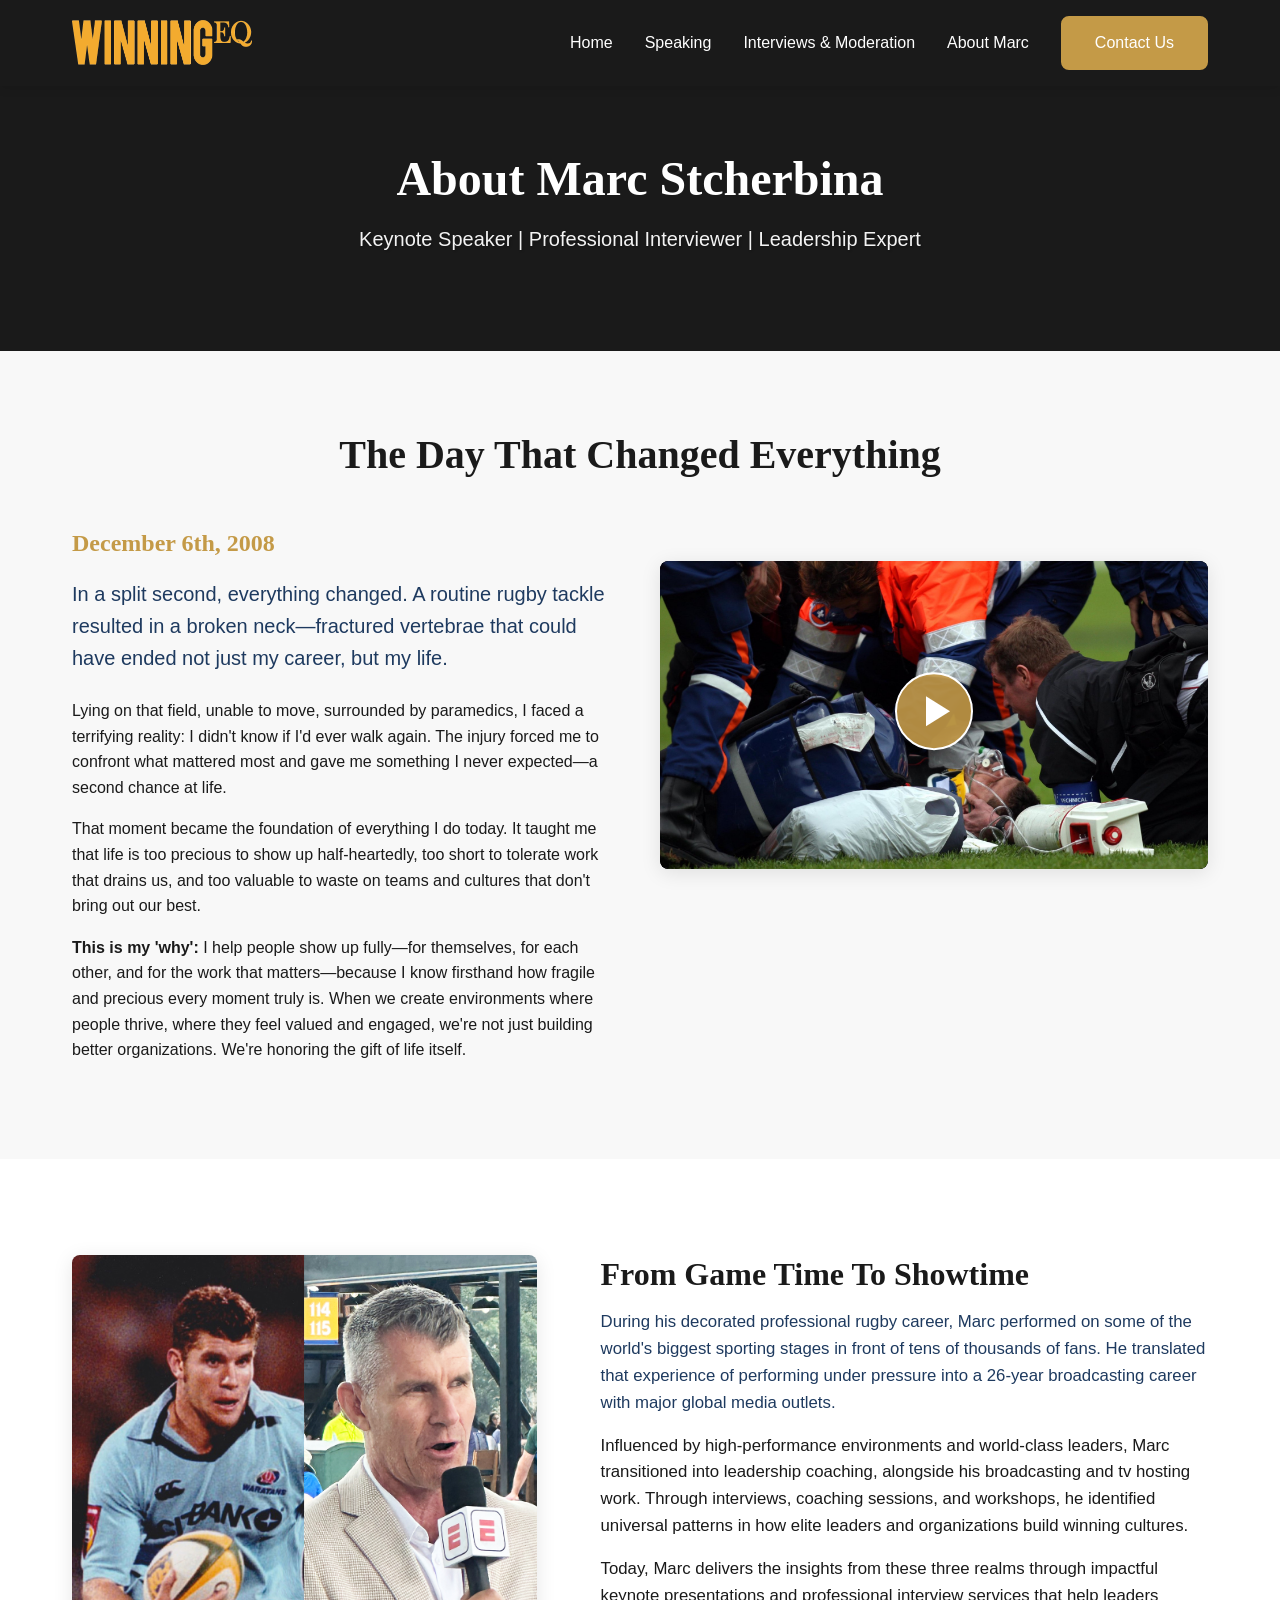
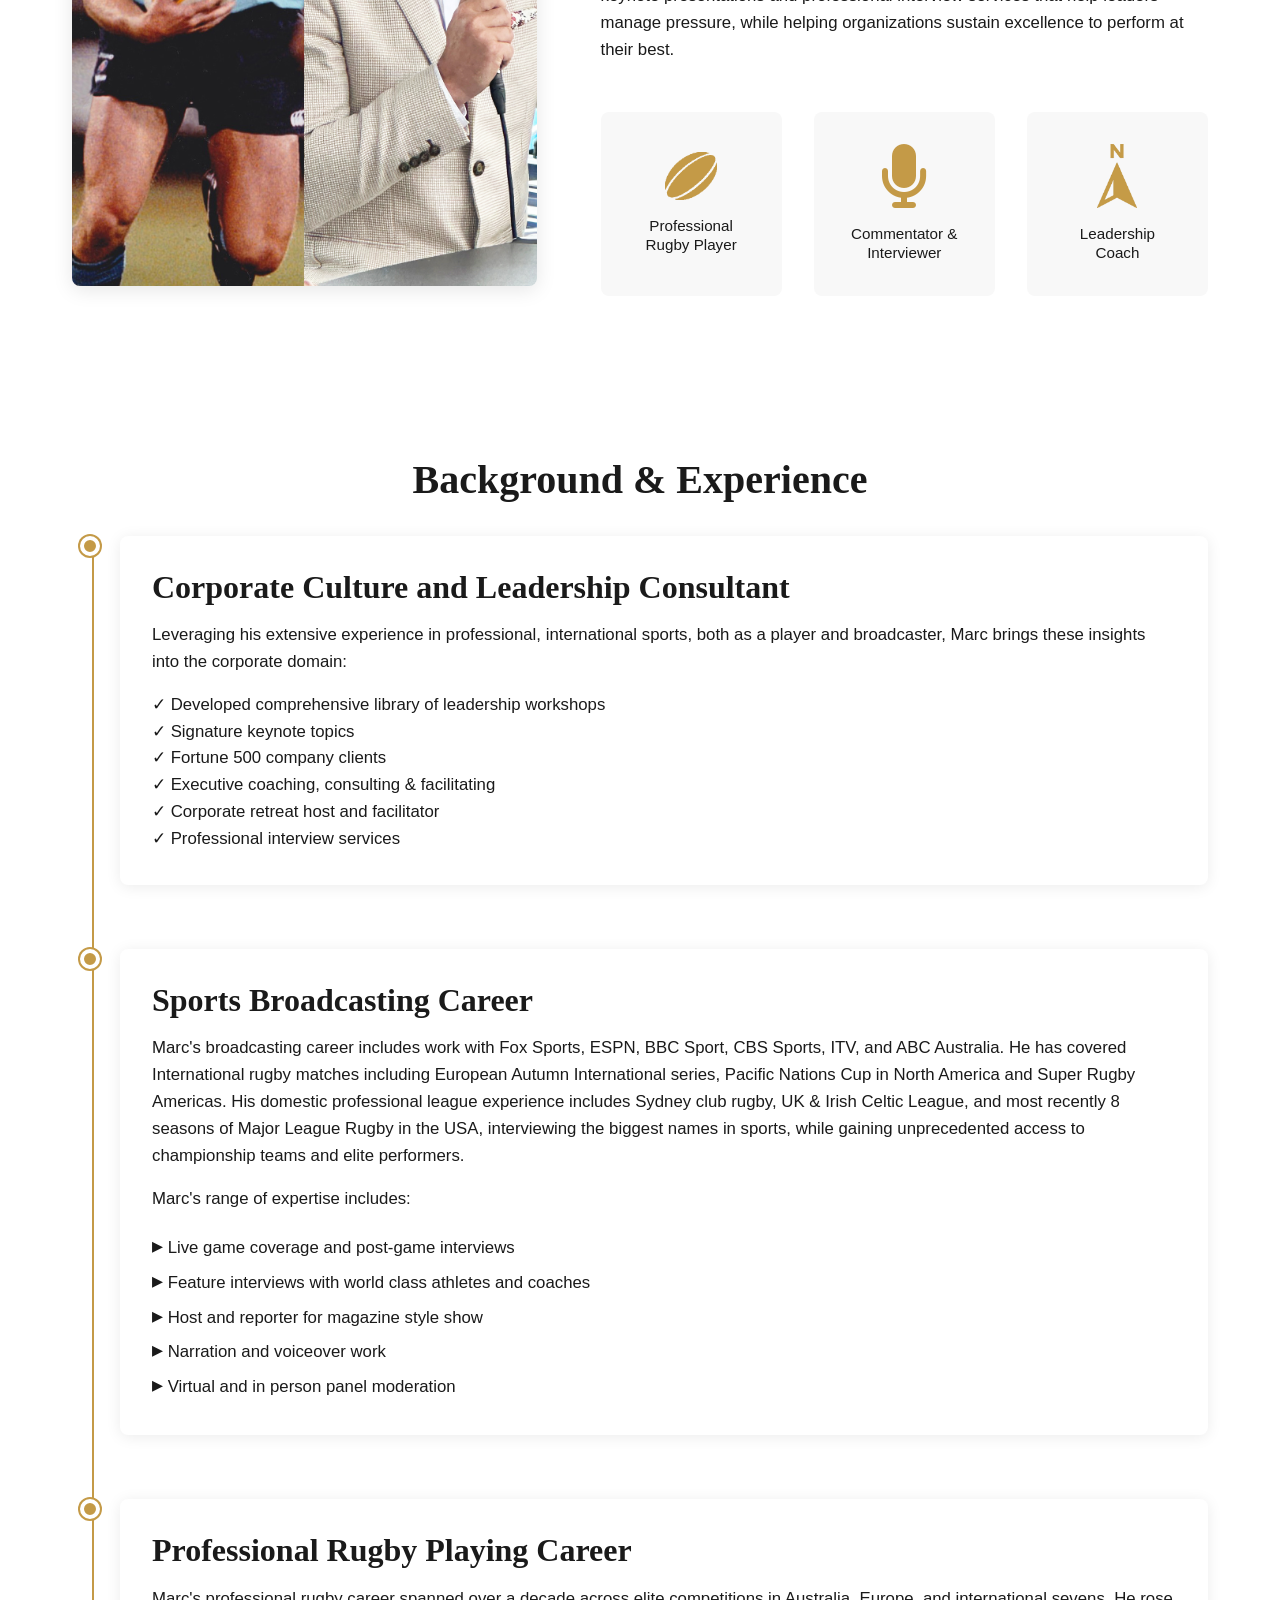
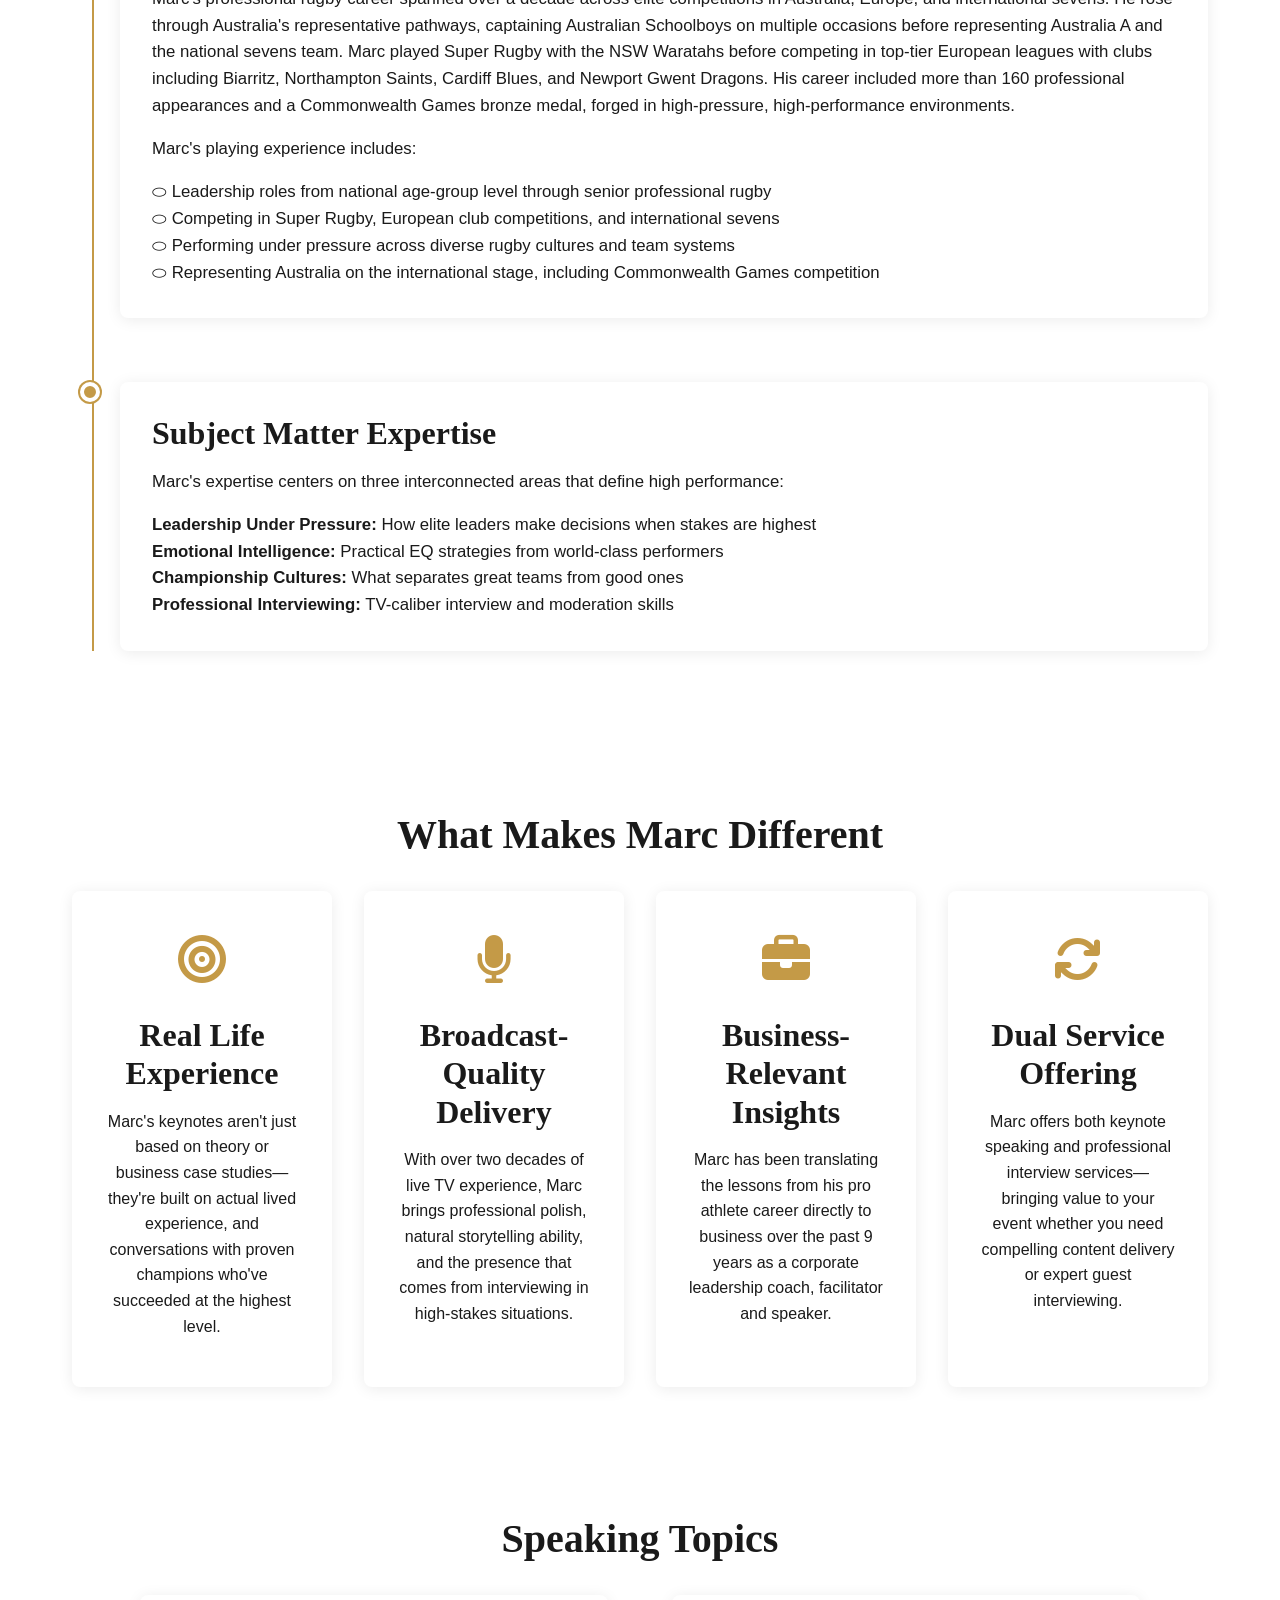
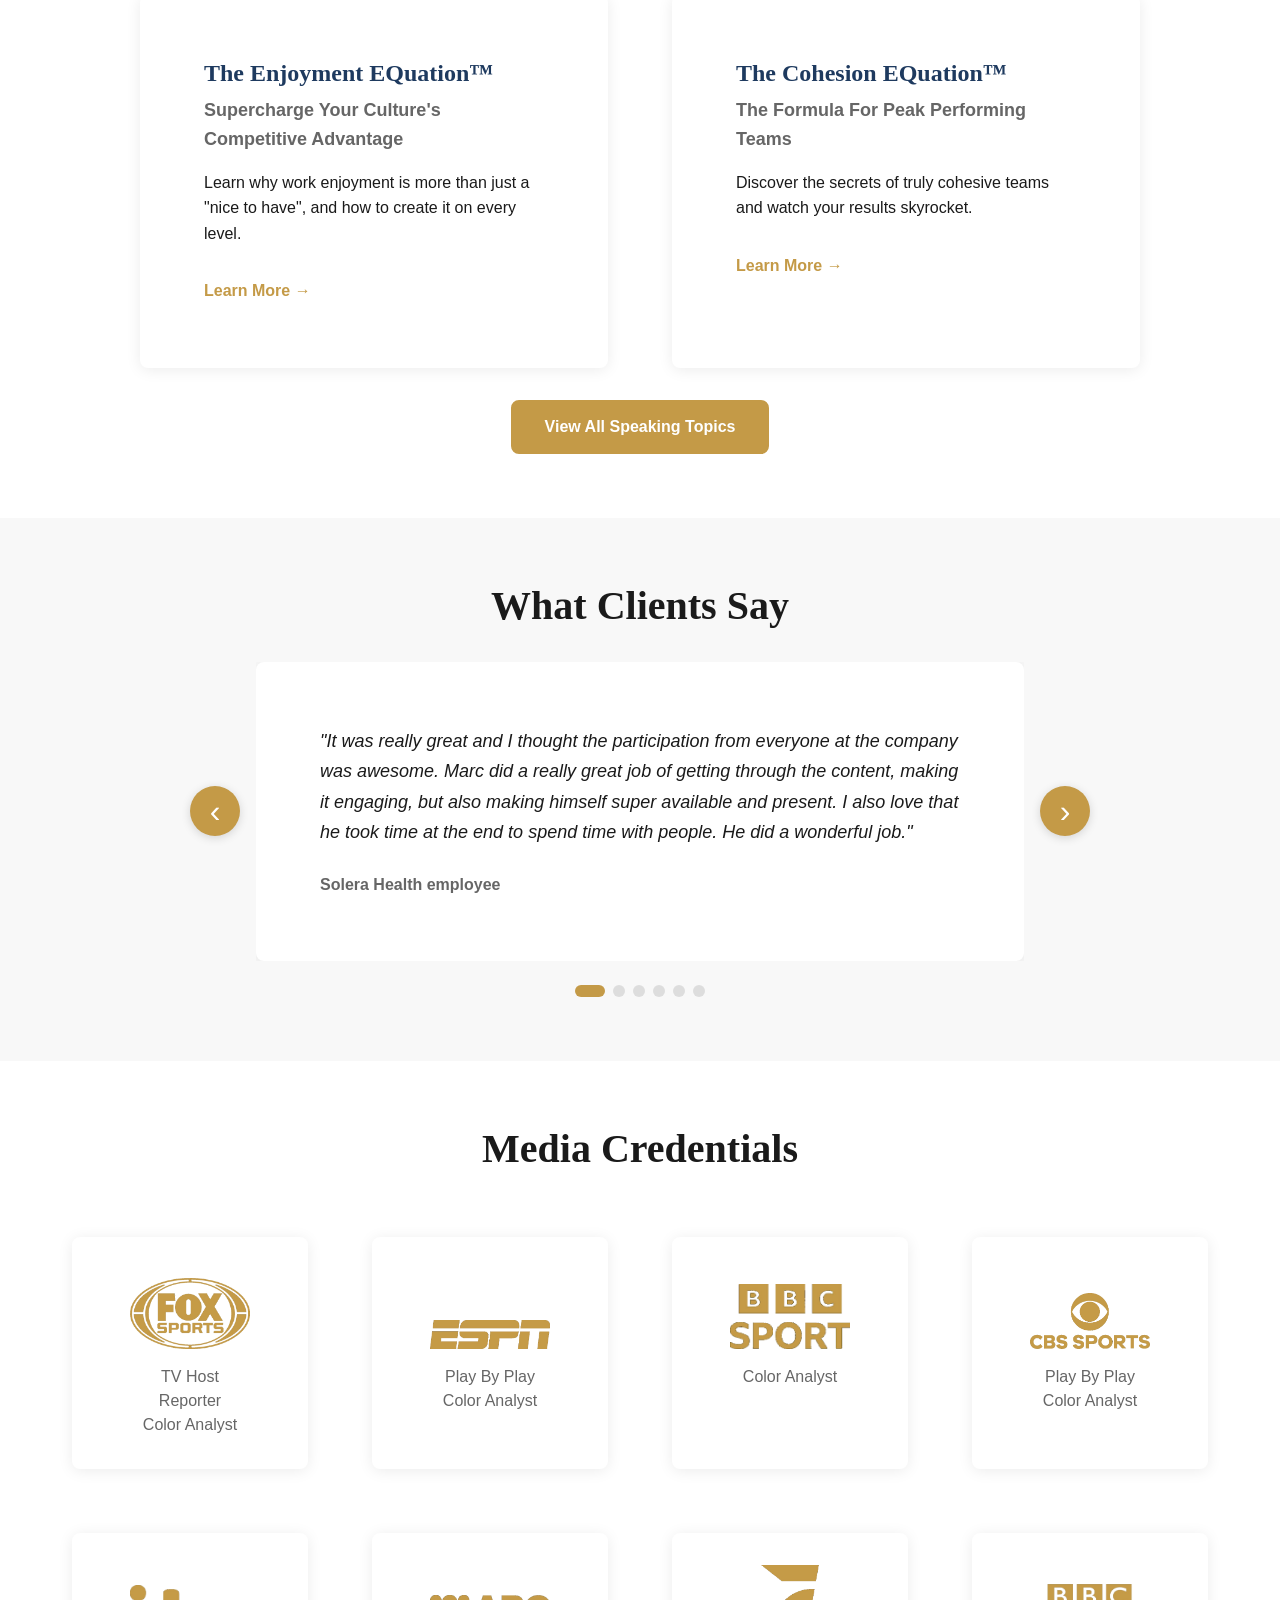
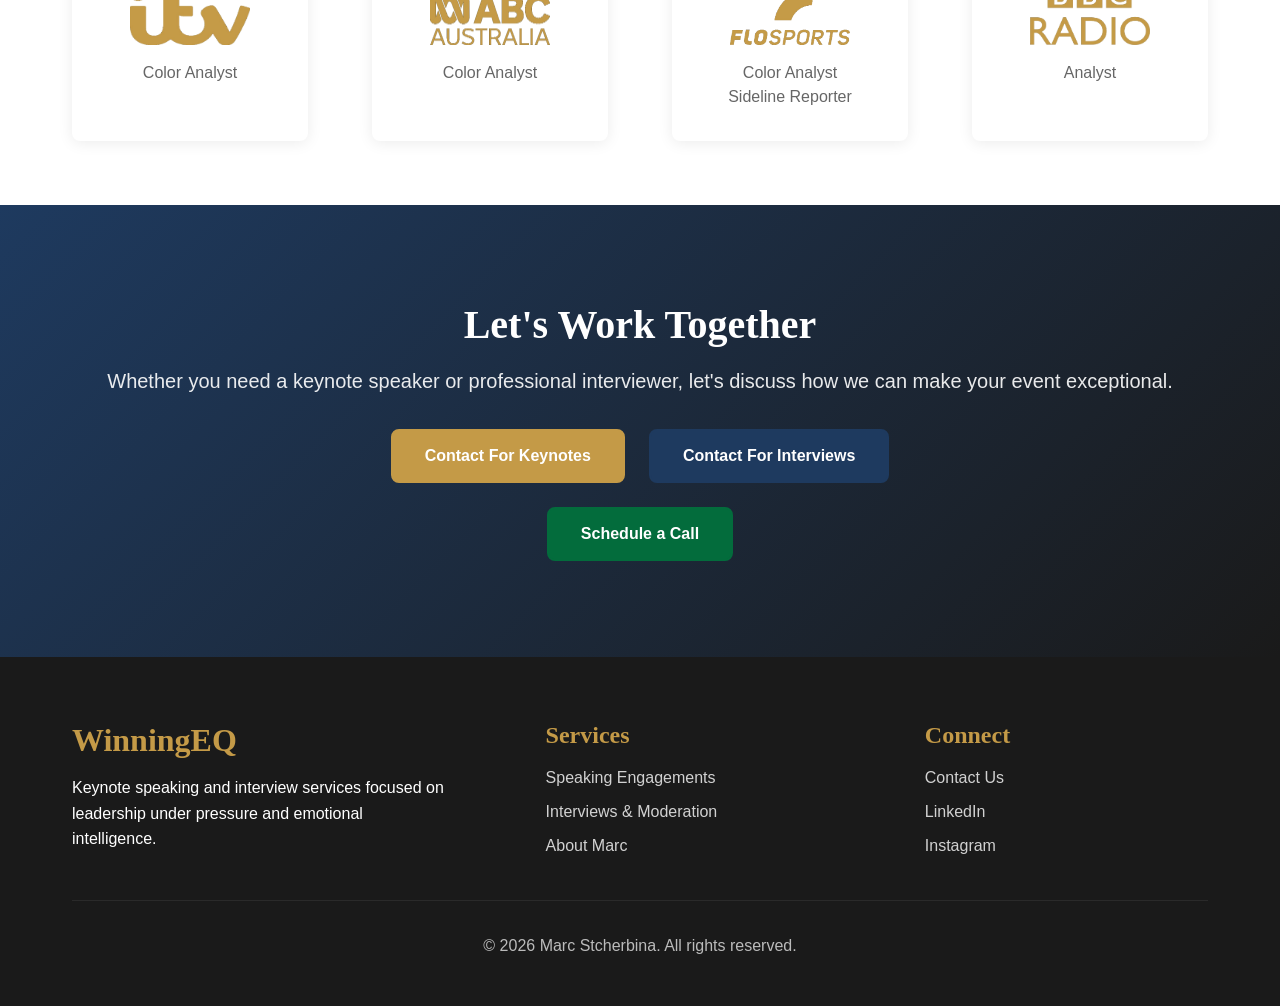
==== commit ac310c68: "Update about.html" ====
--- a/about.html
+++ b/about.html
@@ -64,7 +64,7 @@
                     <div class="video-container">
                         <div class="custom-video-wrapper" id="originVideoWrapper">
                             <div class="video-overlay" id="originVideoOverlay" onclick="playOriginVideo()">
-                                <img src="https://img.youtube.com/vi/uvu7GZkMbe8/maxresdefault.jpg" alt="Marc Stcherbina Origin Story" class="video-thumbnail">
+                                <img src="images/injury-2008.jpg" alt="Marc Stcherbina Origin Story" class="video-thumbnail">
                                 <div class="custom-play-button">
                                     <svg width="80" height="80" viewBox="0 0 80 80">
                                         <circle cx="40" cy="40" r="38" fill="rgba(196, 154, 71, 0.9)" stroke="#fff" stroke-width="2"/>
